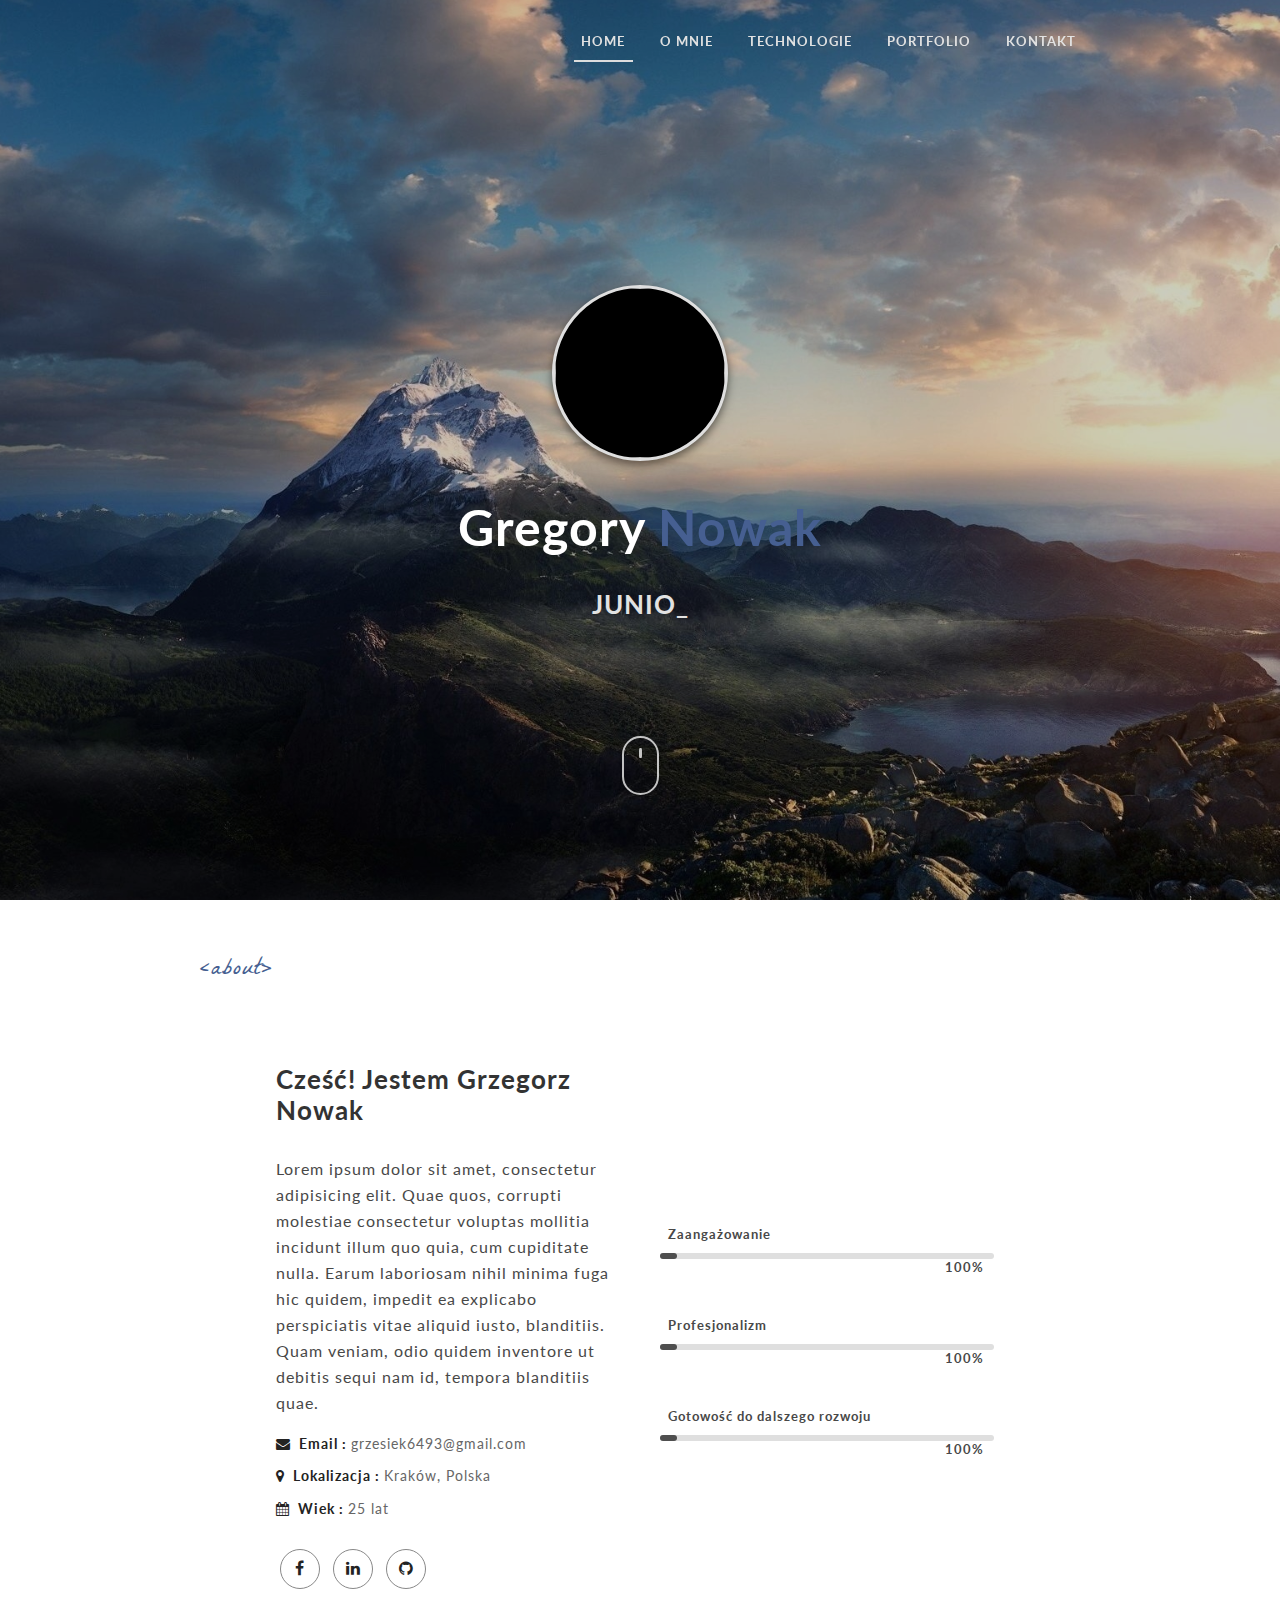
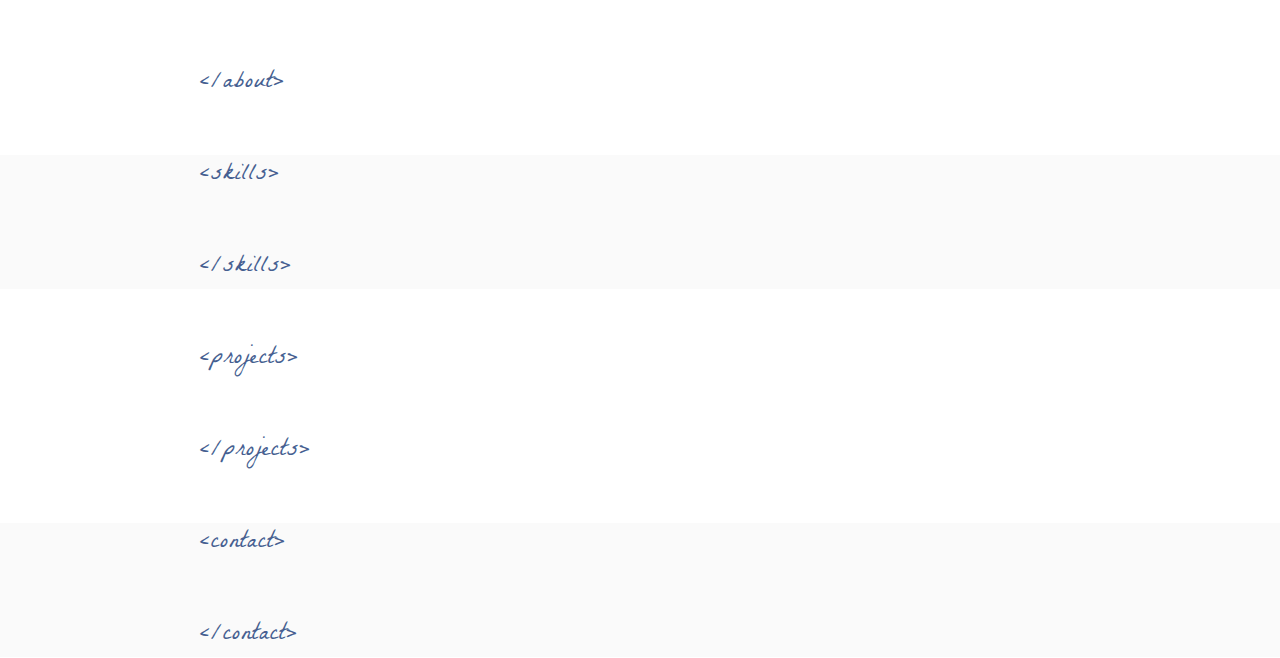
==== index.html @ 26fedc83 "section about added/modified main.js" ====
<!DOCTYPE html>
<html lang="en">

<head>
    <meta charset="UTF-8">
    <meta name="viewport" content="width=device-width, initial-scale=1.0">
    <title>Grzegorz Nowak | Portfolio Front End Developer Kraków</title>
    <!--    Normalize CSS-->
    <link rel="stylesheet" href="css/normalize.css">
    <!--    Font Awesome -->
    <link rel="stylesheet" href="css/font-awesome.min.css">
    <!--    Custom styles-->
    <link rel="stylesheet" href="css/style.css">
    <!--    Responsive custom styles-->
    <link rel="stylesheet" href="css/responsive.css">
    <!-- Google Fonts -->
    <link href="https://fonts.googleapis.com/css?family=La+Belle+Aurore|Lato:400,400i,700,700i" rel="stylesheet">
</head>

<body>
    <!--    LOADER -->
    <div class="loader-con">
        <div class="double-bounce1"></div>
        <div class="double-bounce2"></div>
    </div>
    <!--    END LOADER-->

    <!--NAVIGATION BAR-->
    <nav class="main-nav">
        <!--       Toogle class for mobile version-->
        <div class="menu-section">
            <div class="menu-toggle">
                <div class="one"></div>
                <div class="two"></div>
                <div class="three"></div>
            </div>
        </div>

        <!--        navigation links-->
        <ul class="navbar">
            <li><a href="#home" class="active">HOME</a></li>
            <li><a href="#about" class="">O MNIE</a></li>
            <li><a href="#skills" class="">TECHNOLOGIE</a></li>
            <li><a href="#portfolio" class="">PORTFOLIO</a></li>
            <li><a href="#contact" class="">KONTAKT</a></li>
        </ul>
    </nav>
    <!--    END NAVIGATION-->

    <!--HOME-->
    <section id="home" class="main-header parallax one-page-section">
        <div class="header-content">
            <div class="avatar-hero">
                <img src="" alt="">
            </div>
            <h1>Gregory <span>Nowak</span></h1>
            <h2 class="typer-title">
                <a href="#contact" class="typewrite" data-period="2000" data-type='[ "Junior Front End Developer", "Uwielbiam kodować", "Potrzebujesz kogoś takiego jak ja?", "Napisz do mnie" ]'>
                <span class="wrap"></span>
                </a>
            </h2>
        </div>
        <!--        mouse scroll icon -->
        <div class="scroll-downs">
            <a href="#about">
                <div class="mousey">
                    <div class="scroller"></div>
                </div>
            </a>
        </div>
    </section>
    <!--END HOME-->

    <!--    ABOUT-->
    <section id="about">
        <span class="tags">&ltabout&gt</span>
        <div class="about-inner">
            <div class="about-content">
                <h2>Cześć! Jestem Grzegorz Nowak</h2>
                <p>Lorem ipsum dolor sit amet, consectetur adipisicing elit. Quae quos, corrupti molestiae consectetur voluptas mollitia incidunt illum quo quia, cum cupiditate nulla. Earum laboriosam nihil minima fuga hic quidem, impedit ea explicabo perspiciatis vitae aliquid iusto, blanditiis. Quam veniam, odio quidem inventore ut debitis sequi nam id, tempora blanditiis quae.</p>

                <ul>
                    <a href="mailto:grzesiek6493@gmail.com">
                        <li><span><i class="fa fa-envelope" aria-hidden="true"></i> Email : </span>grzesiek6493@gmail.com</li>
                    </a>
                    <li><span><i class="fa fa-map-marker" aria-hidden="true"></i> Lokalizacja : </span>Kraków, Polska</li>
                    <li><span><i class="fa fa-calendar" aria-hidden="true"></i> Wiek : </span>25 lat</li>
                </ul>

                <ul class="social-list">
                    <li><a href="https://www.facebook.com/grzegorz.nowak.1428921?ref=bookmarks" class="effect"><i class="fa fa-facebook" aria-hidden="true"></i></a></li>
                    <li><a href="https://www.linkedin.com/in/grzegorz-nowak-12b236ba/" class="effect"><i class="fa fa-linkedin" aria-hidden="true"></i></a></li>
                    <li><a href="https://github.com/gnovac" class="effect"><i class="fa fa-github" aria-hidden="true"></i></a></li>
                </ul>

            </div>
            <div class="features-section">
                <div class="progress-bar-linear">
                    <p class="progress-bar-text">Zaangażowanie</p>
                    <div class="progress-cont">
                        <span class="main-color progress-bar-text">100%</span>
                    </div>
                    <div class="progress-bar-features">
                        <div class="progress-bar-line main-color-bg" data-percent="100"></div>
                    </div>
                </div>
                <div class="progress-bar-linear">
                    <p class="progress-bar-text">Profesjonalizm</p>
                    <div class="progress-cont">
                        <span class="main-color progress-bar-text">100%</span>
                    </div>
                    <div class="progress-bar-features">
                        <div class="progress-bar-line main-color-bg" data-percent="100"></div>
                    </div>
                </div>
                <div class="progress-bar-linear">
                    <p class="progress-bar-text">Gotowość do dalszego rozwoju</p>
                    <div class="progress-cont">
                        <span class="main-color progress-bar-text">100%</span>
                    </div>
                    <div class="progress-bar-features">
                        <div class="progress-bar-line main-color-bg" data-percent="100"></div>
                    </div>
                </div>
            </div>
        </div>
        <span class="tags">&lt/about&gt</span>
    </section>
    <!--    END ABOUT-->

    <!--   SKILLS-->
    <section id="skills">
        <span class="tags">&ltskills&gt</span>
        <span class="tags">&lt/skills&gt</span>
    </section>
    <!--    END SKILLS-->

    <!--   PORTFOLIO-->
    <section id="portfolio">
        <span class="tags">&ltprojects&gt</span>
        <span class="tags">&lt/projects&gt</span>
    </section>
    <!--    END PORTFOLIO-->

    <!--   CONTACT-->
    <section id="contact">
        <span class="tags">&ltcontact&gt</span>
        <span class="tags">&lt/contact&gt</span>
    </section>
    <!--    END CONTACT-->

    <!--       FOOTER-->
    <footer id="footer">

    </footer>
    <!--        END FOOTER-->

    <!--    jQuery plugin-->
    <script src="js/jquery-3.2.1.min.js"></script>
    <!--    Custom js-->
    <script src="js/main.js"></script>
</body>

</html>
---- css/style.css ----
/*=============================
GENERALS STYLES
==============================*/

html,
body {
    height: 100%;
}

body {
    margin: 0;
    padding: 0;
    font-family: 'Lato', sans-serif;
    font-size: 15px;
    font-weight: 400;
    line-height: 1.75;
    letter-spacing: 1px;
    background-color: #fff;
    color: #484848;
}

h1,
h2,
h3,
h4,
h5,
h6 {
    font-weight: 700;
    line-height: 1.2;
    color: #333;
}

p {
    font-size: 16px;
    line-height: 26px;
}

b,
strong {
    font-weight: 700;
}

dfn,
cite,
em,
i {
    font-style: italic;
}

h1 {
    font-size: 36px;
}

h2 {
    font-size: 26px;
}

h3 {
    font-size: 24px;
}

h4 {
    font-size: 22px;
}

h5 {
    font-size: 18px;
}

h6 {
    font-size: 16px;
}

a,
a:focus,
a:hover,
a:active {
    text-decoration: none;
    color: inherit;
    outline: none;
}

ul,
ol {
    margin: 0;
    padding: 0;
}

ul {
    list-style: none;
}

img {
    display: block;
    max-width: 100%;
    height: auto;
}

.social {
    -webkit-transition: all .4s ease-in-out;
    transition: all .4s ease-in-out;
}

.effect {
    -webkit-transition: all .4s ease-in-out;
    transition: all .4s ease-in-out;
}

.tags {
    display: block;
    margin: 50px 200px;
    font-family: 'La Belle Aurore', cursive;
    font-size: 24px;
    color: #465f91;
}

/*----------------------------------------
                PRELOADER
----------------------------------------*/

.loader-con {
    position: fixed;
    top: 0;
    left: 0;
    width: 100%;
    height: 100%;
    background-color: #fdfdfd;
    z-index: 99;
}

.double-bounce1,
.double-bounce2 {
    position: absolute;
    width: 50px;
    height: 50px;
    background-color: #333;
    opacity: 0.6;
    top: 50%;
    left: 50%;
    border-radius: 50%;
    -webkit-animation: sk-bounce 2.0s infinite ease-in-out;
    animation: sk-bounce 2.0s infinite ease-in-out;
    -webkit-transform: translateY(-50%);
    transform: translateY(-50%);
    
}

.double-bounce2 {
    -webkit-animation-delay: -1.0s;
    animation-delay: -1.0s;
}


/*========================
       NAVIGATION
=========================*/

nav {
    position: fixed;
    top: 0;
    left: 0;
    margin: auto;
    width: 100%;
}

.main-nav {
    display: -webkit-box;
    display: -ms-flexbox;
    display: flex;
    -webkit-box-orient: horizontal;
    -webkit-box-direction: normal;
    -ms-flex-flow: row wrap;
    flex-flow: row wrap;
    -ms-flex-pack: distribute;
    justify-content: space-around;
    width: 100%;
    padding: 6px 0;
    position: fixed;
    background-color: transparent;
    z-index: 20;
    padding-bottom: 15px;
    padding-top: 15px;
    -webkit-transition: all .4s ease-in-out;
    transition: all .4s ease-in-out;
}

.main-nav .navbar li {
    display: inline-block;
}

.main-nav .navbar li a {
    display: block;
    position: relative;
    padding: 10px 15px;
    font-size: 13px;
    font-weight: 700;
    padding-top: 15px;
    padding-bottom: 15px;
    color: #e2e2e2;
}

.main-nav .navbar li a:after {
    content: "";
    display: block;
    position: absolute;
    width: 0;
    left: 10%;
    height: 2px;
    bottom: 6px;
    background-color: #ddd;
    -webkit-transition: all .28s ease-in-out;
    transition: all .28s ease-in-out;
}

.main-nav .navbar > li > a:hover,
.main-nav .navbar > li > a.active {
    background-color: transparent;
}

.main-nav .navbar > li > a:hover:after,
.main-nav .navbar > li > a.active:after {
    width: 80%;
}

.main-nav .navbar > li > a:focus {
    background-color: transparent;
}

.main-nav.scrolled {
    -webkit-transition: all .4s ease-in-out;
    transition: all .4s ease-in-out;
    background-color: #fff;
    border-bottom: 1px solid #f0f0f0;
    padding-top: 5px;
    padding-bottom: 5px;
    -webkit-box-shadow: inset 0 1px 0 rgba(0, 0, 0, .1);
    box-shadow: inset 0 1px 0 rgba(0, 0, 0, .1);
}

.main-nav .navbar .scroll {
    color: #000;
}

.main-nav .navbar .scroll:after {
    background-color: #000;
}


/*========================
           HOME
=========================*/

.main-header {
    display: -webkit-box;
    display: -ms-flexbox;
    display: flex;
    -webkit-box-orient: vertical;
    -webkit-box-direction: normal;
    -ms-flex-flow: column wrap;
    flex-flow: column wrap;
    -webkit-box-pack: space-evenly;
    -ms-flex-pack: space-evenly;
    justify-content: space-evenly;
    -webkit-box-align: center;
    -ms-flex-align: center;
    align-items: center;
    background-image: url(../img/header-bg.jpg);
    background-position: center;
    background-size: cover;
    width: 100%;
    height: 100%;
    color: #fff;
    background-blend-mode: multiply;
    background-color: rgba(0, 0, 0, 0.2);
}

.main-header .header-content {
    width: 100%;
    text-align: center;
    display: -webkit-box;
    display: -ms-flexbox;
    display: flex;
    -webkit-box-orient: vertical;
    -webkit-box-direction: normal;
    -ms-flex-flow: column;
    flex-flow: column;
    -webkit-box-pack: center;
    -ms-flex-pack: center;
    justify-content: center;
    -webkit-box-align: center;
    -ms-flex-align: center;
    align-items: center;
    z-index: 10;
    padding-top: 20vh;
}

.main-header .header-content h1,
h2,
p {
    width: 100%;
}

.main-header .header-content h1 {
    color: #fff;
    font-size: 50px;
    margin: 36px 0 22px;
}

.main-header .header-content h1 span {
    color: #465f91;
}

.main-header .header-content h2 {
    font-size: 26px;
    color: #e2e2e2;
    text-transform: uppercase;
    margin: 10px 0;
}

.avatar-hero img {
    width: 170px;
    height: 170px;
    background-color: #000;
    border-radius: 50%;
    border: 3px solid #dfdfdf;
    -webkit-box-shadow: 0 4px 8px rgba(0, 0, 0, 0.5);
    box-shadow: 0 4px 8px rgba(0, 0, 0, 0.5);
}

.typer-title .typewrite .dash {
    -webkit-animation: 1s dash step-end infinite;
    animation: 1s dash step-end infinite;
}

.scroll-downs .mousey {
    cursor: pointer;
    width: 3px;
    padding: 10px 15px;
    height: 35px;
    border: 2px solid #fff;
    border-radius: 25px;
    opacity: 0.75;
    -webkit-box-sizing: content-box;
    box-sizing: content-box;
}

.scroll-downs .mousey .scroller {
    width: 3px;
    height: 10px;
    border-radius: 25%;
    background-color: #fff;
    -webkit-animation-name: scroll;
    animation-name: scroll;
    -webkit-animation-duration: 2.2s;
    animation-duration: 2.2s;
    -webkit-animation-timing-function: cubic-bezier(.15, .41, .69, .94);
    animation-timing-function: cubic-bezier(.15, .41, .69, .94);
    -webkit-animation-iteration-count: infinite;
    animation-iteration-count: infinite;
}

/*========================
           ABOUT
=========================*/

.about-inner {
    display: -webkit-box;
    display: -ms-flexbox;
    display: flex;
    -webkit-box-orient: horizontal;
    -webkit-box-direction: normal;
    -ms-flex-flow: row nowrap;
    flex-flow: row nowrap;
    -webkit-box-pack: center;
    -ms-flex-pack: center;
    justify-content: center;
    -webkit-box-align: center;
    -ms-flex-align: center;
    align-items: center;
    margin-left: auto;
    margin-right: auto;
    width: 60%;
    background-color: #fff;
}

.about-content {
    -webkit-box-flex: 1;
    -ms-flex: 1 1 50%;
    flex: 1 1 50%;
    margin: 0 20px;
}

.about-content h2 {
    margin-bottom: 30px;
    text-transform: capitalize;
}

.about-content p {
    margin-bottom: 16px;
}

.about-content ul li {
    margin-top: 8px;
    font-size: 14px;
    color: #666;
}

.about-content ul li span {
    font-weight: 700;
    color: #232323;
}

.about-content ul li span i {
    margin-right: 4px;
}

.social-list {
    margin-top: 20px;
    margin-bottom: 20px;
}

.social-list li {
    display: inline-block;
    margin: 4px;
}

.social-list li a {
    display: inline-block;
    font-size: 16px;
    width: 38px;
    height: 38px;
    text-align: center;
    line-height: 36px;
    color: #232323;
    border: 1px solid #888;
    border-radius: 50%;
}

.social-list li:hover a {
    color: #fafafa;
    background-color: #232323;
    border-color: transparent;
}

.features-section {
    padding: 20px 0;
    padding-left: 10px;
    padding-right: 10px;
    -webkit-box-flex: 1;
    -ms-flex: 1 1 50%;
    flex: 1 1 50%;
    margin: 0 20px;
}

.progress-bar-linear {
    padding-top: 20px;
    padding-bottom: 20px;
}

.progress-bar-text {
    display: inline-block;
    margin-left: 8px;
    margin-bottom: 6px;
    font-size: 13px;
    font-weight: 700;
}

.progress-cont {
    display: inline-block;
    float: right;
    margin-right: 10px;
}

.progress-bar-linear .progress-bar-features {
    position: relative;
    width: 100%;
    background-color: #dfdfdf;
    border-radius: 12px;
}

.progress-bar-features .progress-bar-line {
    position: relative;
    width: 5%;
    height: 6px;
    background-color: #4f4f4f;
    -webkit-transition: all 1.6s ease-out;
    transition: all 1.6s ease-out;
    border-radius: 12px;
}

/*========================
           SKILLS
=========================*/

#skills {
    background-color: #fafafa;
}

/*========================
        PORTFOLIO
=========================*/

#portfolio {
    background-color: #fff;
}

/*========================
           CONTACT
=========================*/

#contact {
    background-color: #fafafa;
}

/*========================
           FOOTER
=========================*/

#footer {
    background-color: #f1f1f1;
}



/*----------------------------------------
keyframes animation
----------------------------------------*/

/* PreLoader Animations*/

@-webkit-keyframes sk-bounce {
    0%,
    100% {
        -webkit-transform: scale(0.0);
        transform: scale(0.0);
    }
    50% {
        -webkit-transform: scale(1.0);
        transform: scale(1.0);
    }
}

@keyframes sk-bounce {
    0%,
    100% {
        -webkit-transform: scale(0.0);
        transform: scale(0.0);
    }
    50% {
        -webkit-transform: scale(1.0);
        transform: scale(1.0);
    }
}


/*typewriter blinking cursor animation*/

@-webkit-keyframes dash {
    0%,
    100% {
        color: transparent;
    }
    50% {
        color: #bfbfbf;
    }
}

@keyframes dash {
    0%,
    100% {
        color: transparent;
    }
    50% {
        color: #bfbfbf;
    }
}



/*mouse wheel scroller animation*/

@-webkit-keyframes scroll {
    0% {
        opacity: 0;
    }
    10% {
        -webkit-transform: translateY(0);
        transform: translateY(0);
        opacity: 1;
    }
    100% {
        -webkit-transform: translateY(15px);
        transform: translateY(15px);
        opacity: 0;
    }
}

@keyframes scroll {
    0% {
        opacity: 0;
    }
    10% {
        -webkit-transform: translateY(0);
        transform: translateY(0);
        opacity: 1;
    }
    100% {
        -webkit-transform: translateY(15px);
        transform: translateY(15px);
        opacity: 0;
    }
}
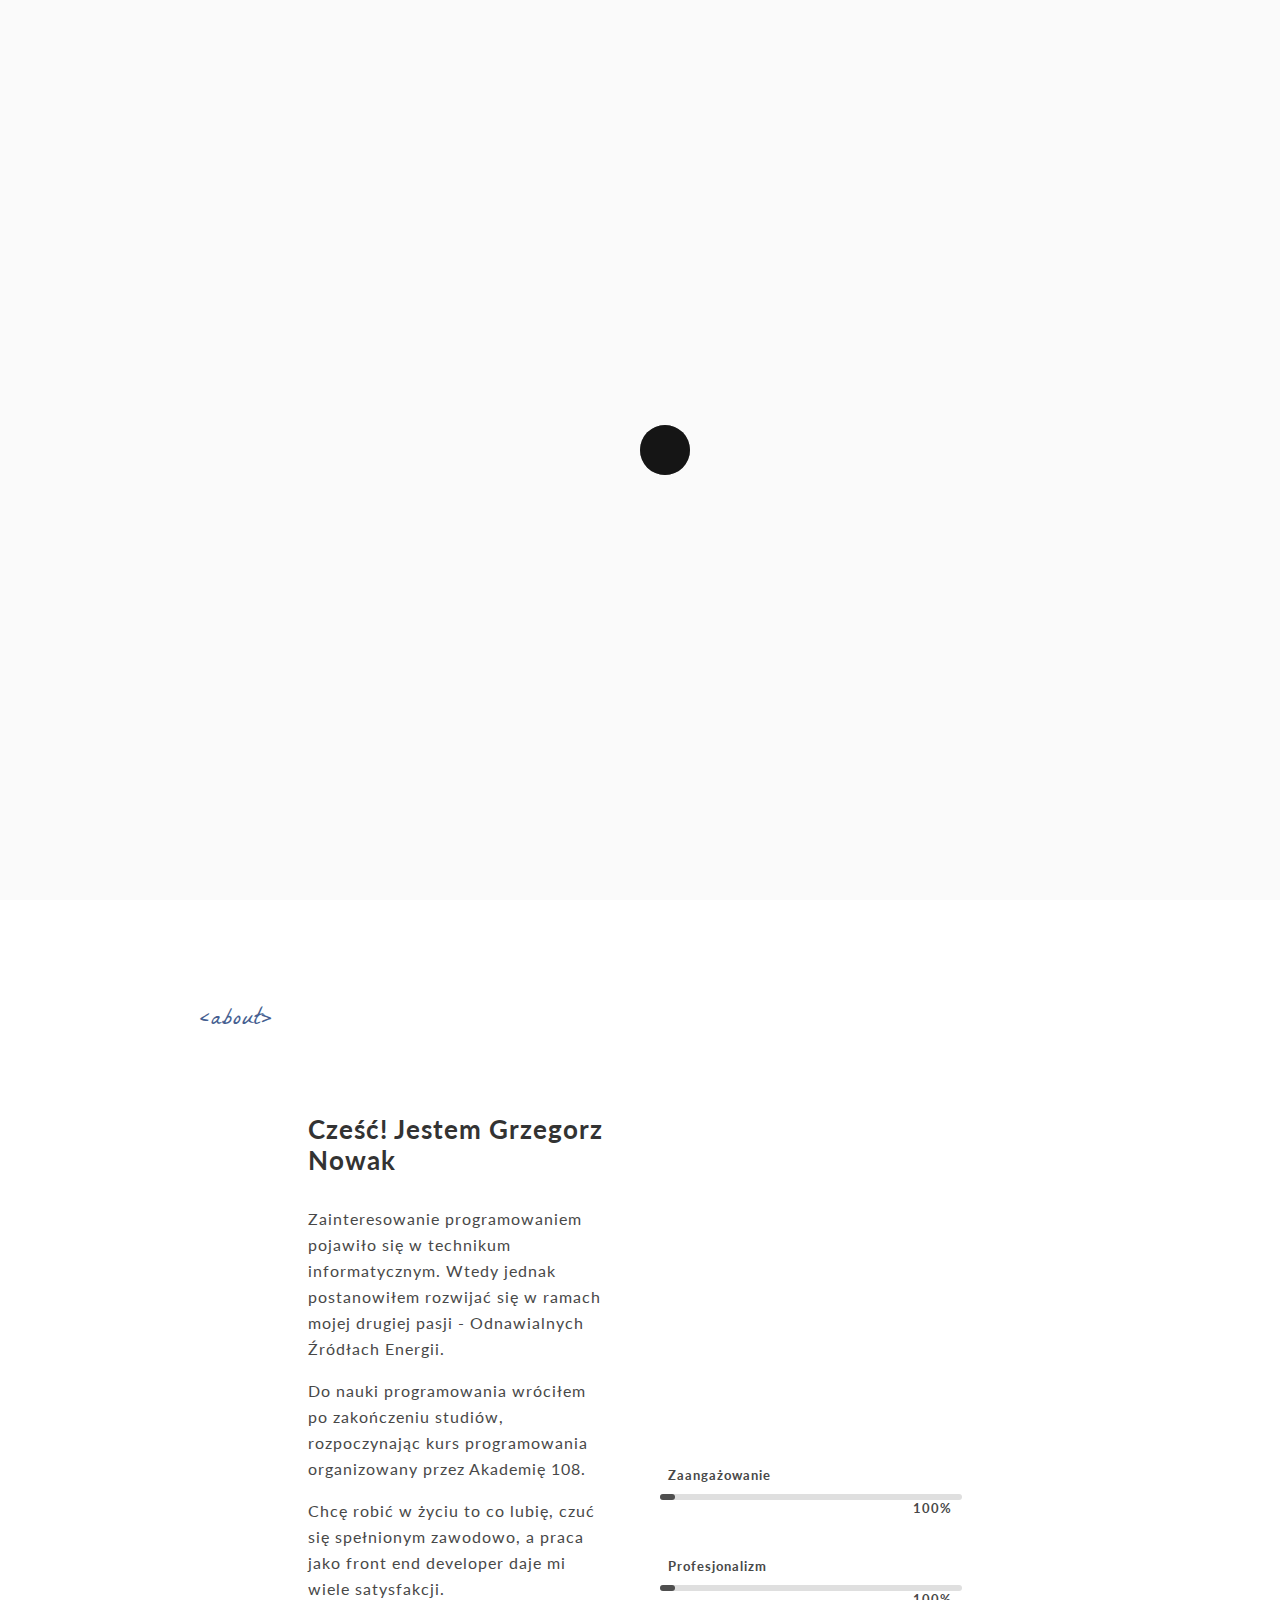
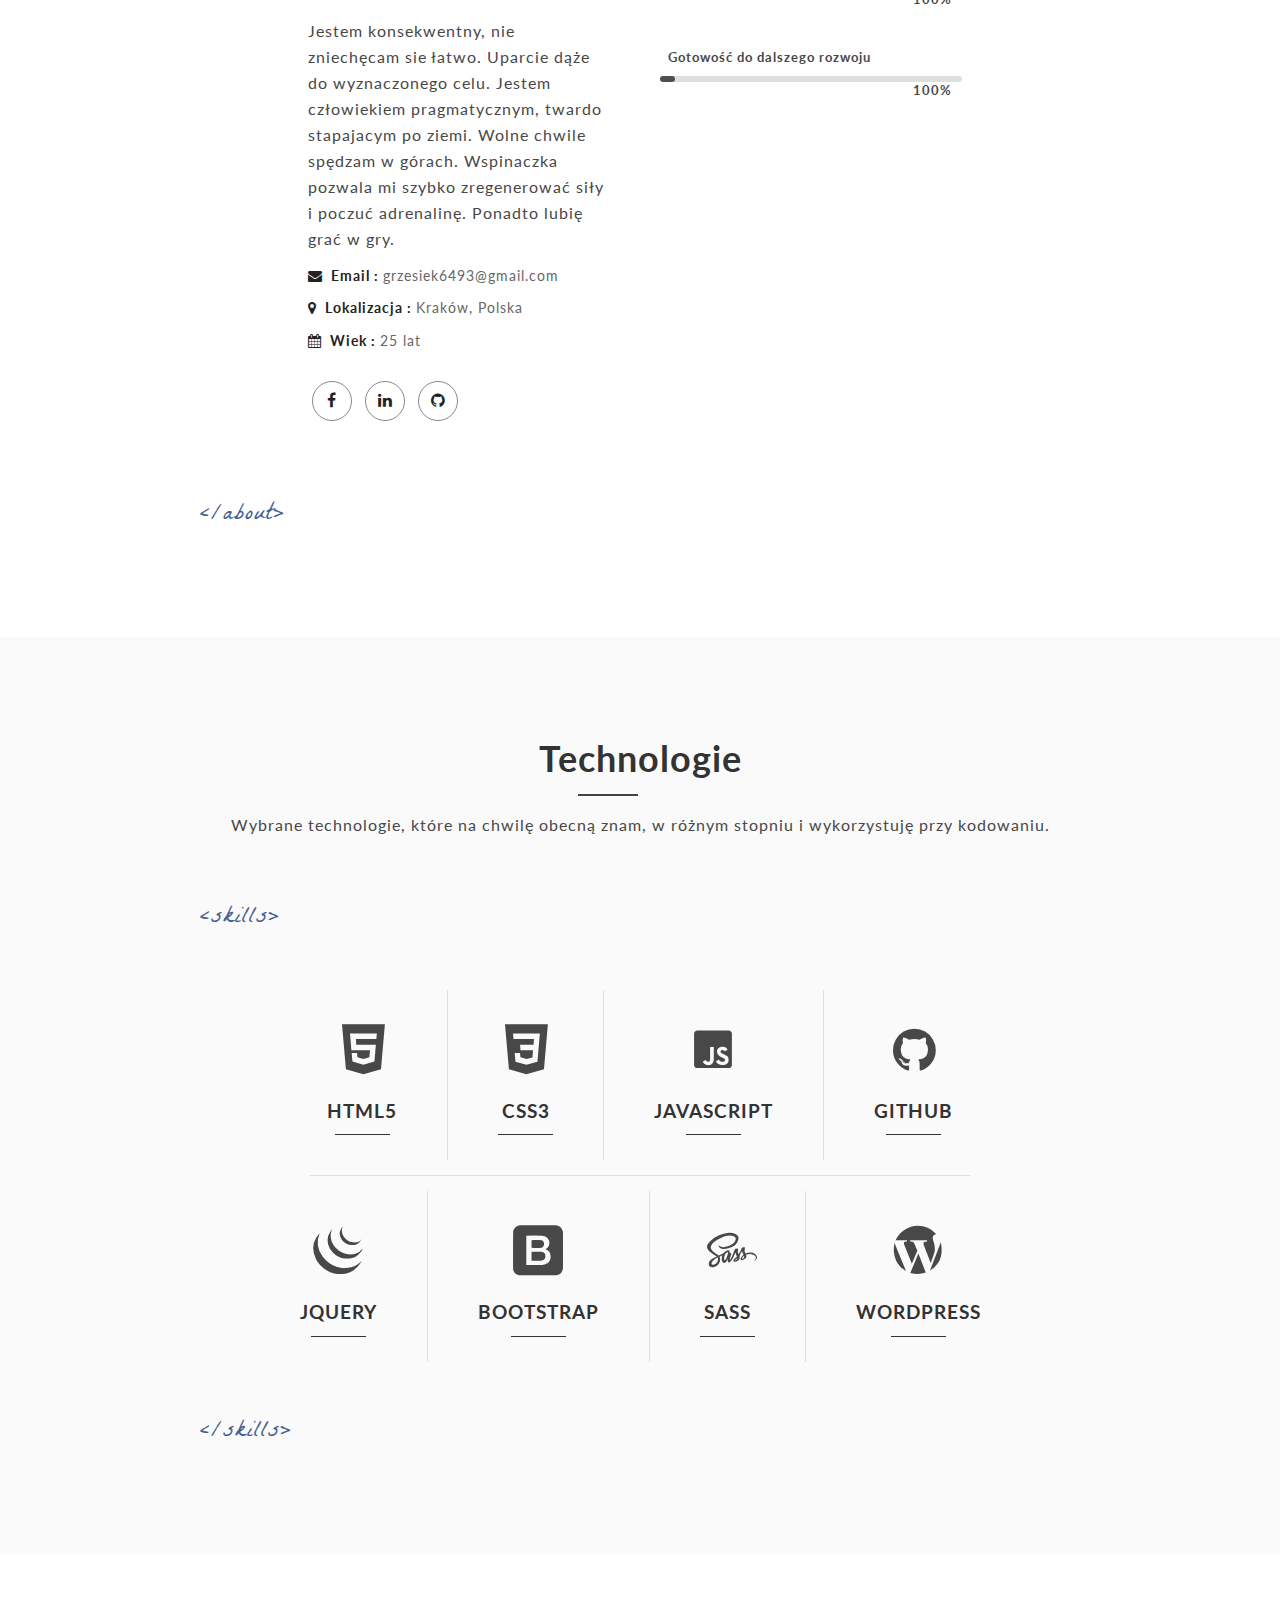
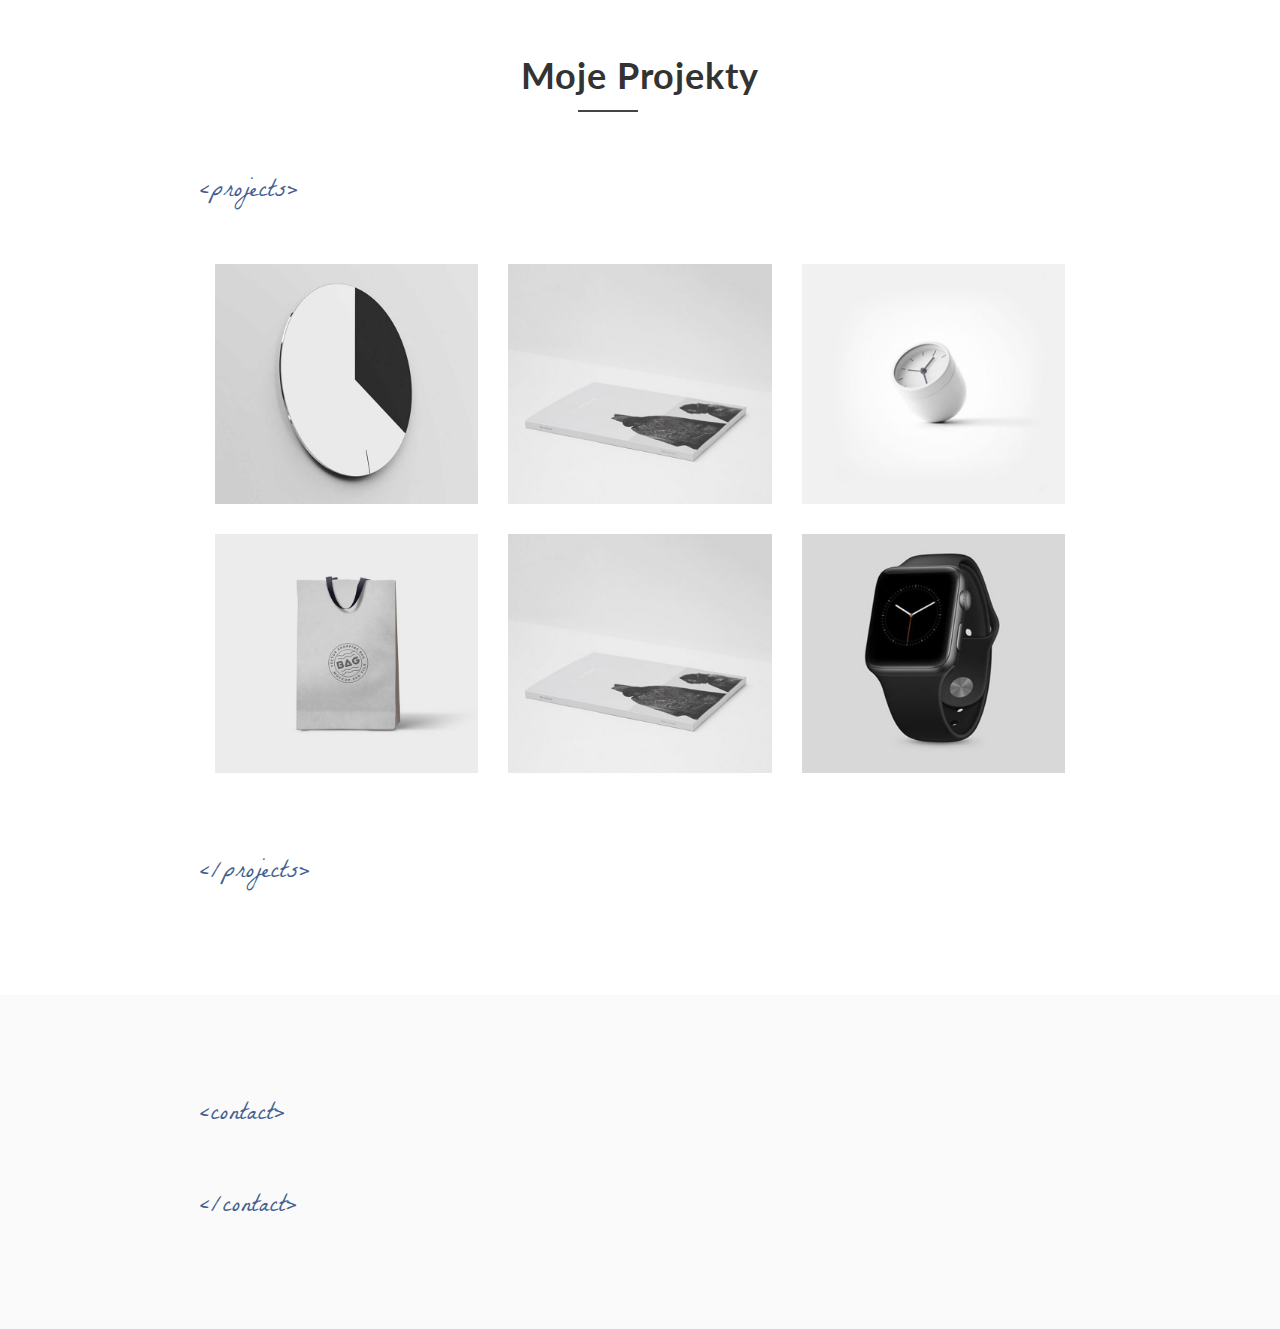
==== commit a0b87c5f: "skills section added" ====
--- a/index.html
+++ b/index.html
@@ -9,24 +9,27 @@
     <link rel="stylesheet" href="css/normalize.css">
     <!--    Font Awesome -->
     <link rel="stylesheet" href="css/font-awesome.min.css">
+    <!--    Font mfizz-->
+    <link rel="stylesheet" href="css/font-mfizz.css">
     <!--    Custom styles-->
     <link rel="stylesheet" href="css/style.css">
     <!--    Responsive custom styles-->
     <link rel="stylesheet" href="css/responsive.css">
     <!-- Google Fonts -->
-    <link href="https://fonts.googleapis.com/css?family=La+Belle+Aurore|Lato:400,400i,700,700i" rel="stylesheet">
+    <link href="https://fonts.googleapis.com/css?family=Montserrat:900|La+Belle+Aurore|Lato:400,400i,700,700i" rel="stylesheet">
 </head>
 
 <body>
-    <!--    LOADER -->
+    <!--LOADER -->
     <div class="loader-con">
         <div class="double-bounce1"></div>
         <div class="double-bounce2"></div>
     </div>
-    <!--    END LOADER-->
+    <!--END LOADER-->
 
     <!--NAVIGATION BAR-->
     <nav class="main-nav">
+        <div class="logo"><a href="#home"><i class="fa fa-hashtag logo" aria-hidden="true"><span>GN</span></i></a></div>
         <!--       Toogle class for mobile version-->
         <div class="menu-section">
             <div class="menu-toggle">
@@ -45,15 +48,15 @@
             <li><a href="#contact" class="">KONTAKT</a></li>
         </ul>
     </nav>
-    <!--    END NAVIGATION-->
+    <!--END NAVIGATION-->
 
     <!--HOME-->
-    <section id="home" class="main-header parallax one-page-section">
+    <header id="home" class="main-header parallax one-page-section">
         <div class="header-content">
             <div class="avatar-hero">
                 <img src="" alt="">
             </div>
-            <h1>Gregory <span>Nowak</span></h1>
+            <h1>Grzegorz <span>Nowak</span></h1>
             <h2 class="typer-title">
                 <a href="#contact" class="typewrite" data-period="2000" data-type='[ "Junior Front End Developer", "Uwielbiam kodować", "Potrzebujesz kogoś takiego jak ja?", "Napisz do mnie" ]'>
                 <span class="wrap"></span>
@@ -68,92 +71,271 @@
                 </div>
             </a>
         </div>
+    </header>
+    <!--END HOME-->
+
+    <!--ABOUT-->
+    <section id="about">
+        <div class="container">
+            <span class="tag1">&lt;about&gt;</span>
+            <div class="about-inner">
+                <div class="about-content">
+                    <h2>Cześć! Jestem Grzegorz Nowak</h2>
+                    <p>Zainteresowanie programowaniem pojawiło się w technikum informatycznym. Wtedy jednak postanowiłem rozwijać się w ramach mojej drugiej pasji - Odnawialnych Źródłach Energii.</p>
+                    <p>Do nauki programowania wróciłem po zakończeniu studiów, rozpoczynając kurs programowania organizowany przez Akademię 108.</p>
+                    <p>Chcę robić w życiu to co lubię, czuć się spełnionym zawodowo, a praca jako front end developer daje mi wiele satysfakcji.</p>
+                    <p>Jestem konsekwentny, nie zniechęcam sie łatwo. Uparcie dąże do wyznaczonego celu. Jestem człowiekiem pragmatycznym, twardo stapajacym po ziemi. Wolne chwile spędzam w górach. Wspinaczka pozwala mi szybko zregenerować siły i poczuć adrenalinę. Ponadto lubię grać w gry.</p>
+
+                    <ul>
+                        <li><a href="mailto:grzesiek6493@gmail.com"><span><i class="fa fa-envelope" aria-hidden="true"></i> Email : </span>grzesiek6493@gmail.com</a></li>
+                        <li><span><i class="fa fa-map-marker" aria-hidden="true"></i> Lokalizacja : </span>Kraków, Polska</li>
+                        <li><span><i class="fa fa-calendar" aria-hidden="true"></i> Wiek : </span>25 lat</li>
+                    </ul>
+
+                    <ul class="social-list">
+                        <li><a href="https://www.facebook.com/grzegorz.nowak.1428921?ref=bookmarks" class="effect"><i class="fa fa-facebook" aria-hidden="true"></i></a></li>
+                        <li><a href="https://www.linkedin.com/in/grzegorz-nowak-12b236ba/" class="effect"><i class="fa fa-linkedin" aria-hidden="true"></i></a></li>
+                        <li><a href="https://github.com/gnovac" class="effect"><i class="fa fa-github" aria-hidden="true"></i></a></li>
+                    </ul>
+
+                </div>
+                <div class="features-section">
+                    <div class="progress-bar-linear">
+                        <p class="progress-bar-text">Zaangażowanie</p>
+                        <div class="progress-cont">
+                            <span class="main-color progress-bar-text">100%</span>
+                        </div>
+                        <div class="progress-bar-features">
+                            <div class="progress-bar-line main-color-bg" data-percent="100"></div>
+                        </div>
+                    </div>
+                    <div class="progress-bar-linear">
+                        <p class="progress-bar-text">Profesjonalizm</p>
+                        <div class="progress-cont">
+                            <span class="main-color progress-bar-text">100%</span>
+                        </div>
+                        <div class="progress-bar-features">
+                            <div class="progress-bar-line main-color-bg" data-percent="100"></div>
+                        </div>
+                    </div>
+                    <div class="progress-bar-linear">
+                        <p class="progress-bar-text">Gotowość do dalszego rozwoju</p>
+                        <div class="progress-cont">
+                            <span class="main-color progress-bar-text">100%</span>
+                        </div>
+                        <div class="progress-bar-features">
+                            <div class="progress-bar-line main-color-bg" data-percent="100"></div>
+                        </div>
+                    </div>
+                </div>
+            </div>
+            <span class="tag2">&lt;/about&gt;</span>
+        </div>
     </section>
-    <!--END HOME-->
-
-    <!--    ABOUT-->
-    <section id="about">
-        <span class="tags">&ltabout&gt</span>
-        <div class="about-inner">
-            <div class="about-content">
-                <h2>Cześć! Jestem Grzegorz Nowak</h2>
-                <p>Lorem ipsum dolor sit amet, consectetur adipisicing elit. Quae quos, corrupti molestiae consectetur voluptas mollitia incidunt illum quo quia, cum cupiditate nulla. Earum laboriosam nihil minima fuga hic quidem, impedit ea explicabo perspiciatis vitae aliquid iusto, blanditiis. Quam veniam, odio quidem inventore ut debitis sequi nam id, tempora blanditiis quae.</p>
-
-                <ul>
-                    <a href="mailto:grzesiek6493@gmail.com">
-                        <li><span><i class="fa fa-envelope" aria-hidden="true"></i> Email : </span>grzesiek6493@gmail.com</li>
-                    </a>
-                    <li><span><i class="fa fa-map-marker" aria-hidden="true"></i> Lokalizacja : </span>Kraków, Polska</li>
-                    <li><span><i class="fa fa-calendar" aria-hidden="true"></i> Wiek : </span>25 lat</li>
-                </ul>
-
-                <ul class="social-list">
-                    <li><a href="https://www.facebook.com/grzegorz.nowak.1428921?ref=bookmarks" class="effect"><i class="fa fa-facebook" aria-hidden="true"></i></a></li>
-                    <li><a href="https://www.linkedin.com/in/grzegorz-nowak-12b236ba/" class="effect"><i class="fa fa-linkedin" aria-hidden="true"></i></a></li>
-                    <li><a href="https://github.com/gnovac" class="effect"><i class="fa fa-github" aria-hidden="true"></i></a></li>
-                </ul>
-
-            </div>
-            <div class="features-section">
-                <div class="progress-bar-linear">
-                    <p class="progress-bar-text">Zaangażowanie</p>
-                    <div class="progress-cont">
-                        <span class="main-color progress-bar-text">100%</span>
-                    </div>
-                    <div class="progress-bar-features">
-                        <div class="progress-bar-line main-color-bg" data-percent="100"></div>
-                    </div>
-                </div>
-                <div class="progress-bar-linear">
-                    <p class="progress-bar-text">Profesjonalizm</p>
-                    <div class="progress-cont">
-                        <span class="main-color progress-bar-text">100%</span>
-                    </div>
-                    <div class="progress-bar-features">
-                        <div class="progress-bar-line main-color-bg" data-percent="100"></div>
-                    </div>
-                </div>
-                <div class="progress-bar-linear">
-                    <p class="progress-bar-text">Gotowość do dalszego rozwoju</p>
-                    <div class="progress-cont">
-                        <span class="main-color progress-bar-text">100%</span>
-                    </div>
-                    <div class="progress-bar-features">
-                        <div class="progress-bar-line main-color-bg" data-percent="100"></div>
-                    </div>
-                </div>
-            </div>
-        </div>
-        <span class="tags">&lt/about&gt</span>
+    <!--END ABOUT-->
+
+    <!--SKILLS-->
+    <section id="skills">
+        <div class="container">
+            <div class="section-title">
+                <h2>Technologie</h2>
+                <p>Wybrane technologie, które na chwilę obecną znam, w różnym stopniu i wykorzystuję przy kodowaniu.</p>
+            </div>
+            <span class="tag1">&lt;skills&gt;</span>
+            <div class="skills-inner">
+                <div class="row">
+                    <div class="single-service">
+                        <figure>
+                            <i class="fa icon-html5-alt effect"></i>
+                            <figcaption class="service-content">
+                                <h3>HTML5</h3>
+                                <div class="s-line"></div>
+                            </figcaption>
+                        </figure>
+                    </div>
+
+                    <div class="single-service bordered">
+                        <figure>
+                            <i class="fa icon-css3-alt effect"></i>
+                            <figcaption class="service-content">
+                                <h3>CSS3</h3>
+                                <div class="s-line"></div>
+                            </figcaption>
+                        </figure>
+                    </div>
+
+                    <div class="single-service bordered-right">
+                        <figure>
+                            <i class="fa icon-javascript-alt effect"></i>
+                            <figcaption class="service-content">
+                                <h3>JAVASCRIPT</h3>
+                                <div class="s-line"></div>
+                            </figcaption>
+                        </figure>
+                    </div>
+
+                    <div class="single-service">
+                        <figure>
+                            <i class="fa fa-github effect"></i>
+                            <figcaption class="service-content">
+                                <h3>GITHUB</h3>
+                                <div class="s-line"></div>
+                            </figcaption>
+                        </figure>
+                    </div>
+
+                </div>
+
+                <div class="services-separator"></div>
+                <div class="row">
+                    <div class="single-service">
+                        <figure>
+                            <i class="fa icon-jquery effect"></i>
+                            <figcaption class="service-content">
+                                <h3>JQUERY</h3>
+                                <div class="s-line"></div>
+                            </figcaption>
+                        </figure>
+                    </div>
+
+                    <div class="single-service bordered">
+                        <figure>
+                            <i class="fa icon-bootstrap effect"></i>
+                            <figcaption class="service-content">
+                                <h3>BOOTSTRAP</h3>
+                                <div class="s-line"></div>
+                            </figcaption>
+                        </figure>
+                    </div>
+
+                    <div class="single-service bordered-right">
+                        <figure>
+                            <i class="fa icon-sass effect"></i>
+                            <figcaption class="service-content">
+                                <h3>SASS</h3>
+                                <div class="s-line"></div>
+                            </figcaption>
+                        </figure>
+                    </div>
+
+                    <div class="single-service">
+                        <figure>
+                            <i class="fa icon-wordpress effect"></i>
+                            <figcaption class="service-content">
+                                <h3>WORDPRESS</h3>
+                                <div class="s-line"></div>
+                            </figcaption>
+                        </figure>
+                    </div>
+                </div>
+            </div>
+            <span class="tag2">&lt;/skills&gt;</span>
+        </div>
     </section>
-    <!--    END ABOUT-->
-
-    <!--   SKILLS-->
-    <section id="skills">
-        <span class="tags">&ltskills&gt</span>
-        <span class="tags">&lt/skills&gt</span>
+    <!--END SKILLS-->
+
+    <!--PORTFOLIO-->
+    <section id="portfolio">
+        <div class="container">
+            <div class="section-title">
+                <h2>Moje Projekty</h2>
+            </div>
+            <span class="tag1">&lt;projects&gt;</span>
+            <div class="portfolio-inner">
+                <div class="row">
+                    <div class="filtr-item design web">
+                        <div class="single-work">
+                            <a href="img/wok-1.jpg" class="popup-link" title="Image nr 1" data-source="https://gnovac.github.io/portfolio-grzegorz-nowak/" id="popup-image-1">
+                            <img class="effect" src="img/wok-1.jpg" alt="work-1">
+                            <div class="work-overlay effect">
+                                <h3>Project Title</h3>
+                                <p>WEB DEVELOPMENT</p>
+                            </div>
+                        </a>
+                        </div>
+                    </div>
+
+                    <div class="filtr-item music design">
+                        <div class="single-work">
+                            <a href="img/wok-2.jpg" class="popup-link" title="Image nr 2" data-source="https://gnovac.github.io/psd-pax-template/" id="popup-image-3">
+                            <img class="effect" src="img/wok-2.jpg" alt="work-2">
+                            <div class="work-overlay effect">
+                                <h3>Project Title</h3>
+                                <p>MUSIC</p>
+                            </div>
+                        </a>
+                        </div>
+                    </div>
+
+                    <div class="filtr-item photography web">
+                        <div class="single-work">
+                            <a href="img/wok-3.jpg" class="popup-link">
+                            <img class="effect" src="img/wok-3.jpg" alt="work-3">
+                            <div class="work-overlay effect">
+                                <h3>Project Title</h3>
+                                <p>PHOTOGRAPHY</p>
+                            </div>
+                        </a>
+                        </div>
+                    </div>
+                </div>
+
+                <div class="row">
+                    <div class="filtr-item web music">
+                        <div class="single-work">
+                            <a href="img/wok-4.jpg" class="popup-link">
+                            <img class="effect" src="img/wok-4.jpg" alt="work-4">
+                            <div class="work-overlay effect">
+                                <h3>Project Title</h3>
+                                <p>WEB DEVELOPMENT</p>
+                            </div>
+                        </a>
+                        </div>
+                    </div>
+
+                    <div class="filtr-item design photography">
+                        <div class="single-work">
+                            <a href="img/wok-2.jpg" class="popup-link">
+                            <img class="effect" src="img/wok-2.jpg" alt="work-2">
+                            <div class="work-overlay effect">
+                                <h3>Project Title</h3>
+                                <p>WEB DESIGN</p>
+                            </div>
+                        </a>
+                        </div>
+                    </div>
+
+                    <div class="filtr-item photography">
+                        <div class="single-work">
+                            <a href="img/wok-6.jpg" class="popup-link">
+                            <img class="effect" src="img/wok-6.jpg" alt="work-6">
+                            <div class="work-overlay effect">
+                                <h3>Project Title</h3>
+                                <p>PHOTOGRAPHY</p>
+                            </div>
+                        </a>
+                        </div>
+                    </div>
+                </div>
+            </div>
+            <span class="tag2">&lt;/projects&gt;</span>
+        </div>
     </section>
-    <!--    END SKILLS-->
-
-    <!--   PORTFOLIO-->
-    <section id="portfolio">
-        <span class="tags">&ltprojects&gt</span>
-        <span class="tags">&lt/projects&gt</span>
+    <!--END PORTFOLIO-->
+
+    <!--CONTACT-->
+    <section id="contact">
+        <div class="container">
+            <span class="tag1">&lt;contact&gt;</span>
+            <span class="tag2">&lt;/contact&gt;</span>
+        </div>
     </section>
-    <!--    END PORTFOLIO-->
-
-    <!--   CONTACT-->
-    <section id="contact">
-        <span class="tags">&ltcontact&gt</span>
-        <span class="tags">&lt/contact&gt</span>
-    </section>
-    <!--    END CONTACT-->
-
-    <!--       FOOTER-->
+    <!--END CONTACT-->
+
+    <!--FOOTER-->
     <footer id="footer">
-
     </footer>
-    <!--        END FOOTER-->
+    <!--END FOOTER-->
 
     <!--    jQuery plugin-->
     <script src="js/jquery-3.2.1.min.js"></script>
--- a/css/font-mfizz.css
+++ b/css/font-mfizz.css
@@ -0,0 +1,324 @@
+/*!
+ * Font Mfizz 2.4.1
+ * Copyright 2013-2017 Fizzed, Inc.
+ * MIT License
+ *
+ * Project: http://fizzed.com/oss/font-mfizz
+ *
+ * The font designed for technology and software geeks representing programming
+ * languages, operating systems, software engineering, and technology.
+ *
+ * Fizzed, Inc.
+ * Web: http://fizzed.com/
+ * Twitter: http://twitter.com/fizzed_inc
+ */
+
+@font-face {
+  font-family: "FontMfizz";
+  src: url("../fonts-mfizz/font-mfizz.eot");
+  src: url("../fonts-mfizz/font-mfizz.eot?#iefix") format("embedded-opentype"),
+       url("../fonts-mfizz/font-mfizz.woff") format("woff"),
+       url("../fonts-mfizz/font-mfizz.ttf") format("truetype"),
+       url("../fonts-mfizz/font-mfizz.svg#font-mfizz") format("svg");
+  font-weight: normal;
+  font-style: normal;
+}
+
+@media screen and (-webkit-min-device-pixel-ratio:0) {
+  @font-face {
+    font-family: "FontMfizz";
+    src: url("./font-mfizz.svg#font-mfizz") format("svg");
+  }
+}
+
+[data-icon]:before { content: attr(data-icon); }
+
+[data-icon]:before,
+.icon-3dprint:before,
+.icon-alpinelinux:before,
+.icon-angular:before,
+.icon-angular-alt:before,
+.icon-antenna:before,
+.icon-apache:before,
+.icon-archlinux:before,
+.icon-aws:before,
+.icon-azure:before,
+.icon-backbone:before,
+.icon-blackberry:before,
+.icon-bomb:before,
+.icon-bootstrap:before,
+.icon-c:before,
+.icon-cassandra:before,
+.icon-centos:before,
+.icon-clojure:before,
+.icon-codeigniter:before,
+.icon-codepen:before,
+.icon-coffee-bean:before,
+.icon-cplusplus:before,
+.icon-csharp:before,
+.icon-css:before,
+.icon-css3:before,
+.icon-css3-alt:before,
+.icon-d3:before,
+.icon-database:before,
+.icon-database-alt:before,
+.icon-database-alt2:before,
+.icon-debian:before,
+.icon-docker:before,
+.icon-dreamhost:before,
+.icon-elixir:before,
+.icon-elm:before,
+.icon-erlang:before,
+.icon-exherbo:before,
+.icon-fedora:before,
+.icon-fire-alt:before,
+.icon-freebsd:before,
+.icon-freecodecamp:before,
+.icon-gentoo:before,
+.icon-ghost:before,
+.icon-git:before,
+.icon-gnome:before,
+.icon-go:before,
+.icon-go-alt:before,
+.icon-google:before,
+.icon-google-alt:before,
+.icon-google-code:before,
+.icon-google-developers:before,
+.icon-gradle:before,
+.icon-grails:before,
+.icon-grails-alt:before,
+.icon-grunt:before,
+.icon-gulp:before,
+.icon-gulp-alt:before,
+.icon-hadoop:before,
+.icon-haskell:before,
+.icon-heroku:before,
+.icon-html:before,
+.icon-html5:before,
+.icon-html5-alt:before,
+.icon-iphone:before,
+.icon-java:before,
+.icon-java-bold:before,
+.icon-java-duke:before,
+.icon-javascript:before,
+.icon-javascript-alt:before,
+.icon-jetty:before,
+.icon-jquery:before,
+.icon-kde:before,
+.icon-laravel:before,
+.icon-line-graph:before,
+.icon-linux-mint:before,
+.icon-looking:before,
+.icon-magento:before,
+.icon-mariadb:before,
+.icon-maven:before,
+.icon-microscope:before,
+.icon-mobile-device:before,
+.icon-mobile-phone-alt:before,
+.icon-mobile-phone-broadcast:before,
+.icon-mongodb:before,
+.icon-mssql:before,
+.icon-mysql:before,
+.icon-mysql-alt:before,
+.icon-netbsd:before,
+.icon-nginx:before,
+.icon-nginx-alt:before,
+.icon-nginx-alt2:before,
+.icon-nodejs:before,
+.icon-npm:before,
+.icon-objc:before,
+.icon-openshift:before,
+.icon-oracle:before,
+.icon-oracle-alt:before,
+.icon-osx:before,
+.icon-perl:before,
+.icon-phone-alt:before,
+.icon-phone-gap:before,
+.icon-phone-retro:before,
+.icon-php:before,
+.icon-php-alt:before,
+.icon-playframework:before,
+.icon-playframework-alt:before,
+.icon-plone:before,
+.icon-postgres:before,
+.icon-postgres-alt:before,
+.icon-python:before,
+.icon-raspberrypi:before,
+.icon-reactjs:before,
+.icon-redhat:before,
+.icon-redis:before,
+.icon-ruby:before,
+.icon-ruby-on-rails:before,
+.icon-ruby-on-rails-alt:before,
+.icon-rust:before,
+.icon-sass:before,
+.icon-satellite:before,
+.icon-scala:before,
+.icon-scala-alt:before,
+.icon-script:before,
+.icon-script-alt:before,
+.icon-shell:before,
+.icon-sitefinity:before,
+.icon-solaris:before,
+.icon-splatter:before,
+.icon-spring:before,
+.icon-suse:before,
+.icon-svg:before,
+.icon-symfony:before,
+.icon-tomcat:before,
+.icon-ubuntu:before,
+.icon-unity:before,
+.icon-wireless:before,
+.icon-wordpress:before,
+.icon-x11:before {
+  display: inline-block;
+  font-family: "FontMfizz";
+  font-style: normal;
+  font-weight: normal;
+  font-variant: normal;
+  line-height: 1;
+  text-decoration: inherit;
+  text-rendering: optimizeLegibility;
+  text-transform: none;
+  -moz-osx-font-smoothing: grayscale;
+  -webkit-font-smoothing: antialiased;
+  font-smoothing: antialiased;
+}
+
+.icon-3dprint:before { content: "\f100"; }
+.icon-alpinelinux:before { content: "\f101"; }
+.icon-angular:before { content: "\f102"; }
+.icon-angular-alt:before { content: "\f103"; }
+.icon-antenna:before { content: "\f104"; }
+.icon-apache:before { content: "\f105"; }
+.icon-archlinux:before { content: "\f106"; }
+.icon-aws:before { content: "\f107"; }
+.icon-azure:before { content: "\f108"; }
+.icon-backbone:before { content: "\f109"; }
+.icon-blackberry:before { content: "\f10a"; }
+.icon-bomb:before { content: "\f10b"; }
+.icon-bootstrap:before { content: "\f10c"; }
+.icon-c:before { content: "\f10d"; }
+.icon-cassandra:before { content: "\f10e"; }
+.icon-centos:before { content: "\f10f"; }
+.icon-clojure:before { content: "\f110"; }
+.icon-codeigniter:before { content: "\f111"; }
+.icon-codepen:before { content: "\f112"; }
+.icon-coffee-bean:before { content: "\f113"; }
+.icon-cplusplus:before { content: "\f114"; }
+.icon-csharp:before { content: "\f115"; }
+.icon-css:before { content: "\f116"; }
+.icon-css3:before { content: "\f117"; }
+.icon-css3-alt:before { content: "\f118"; }
+.icon-d3:before { content: "\f119"; }
+.icon-database:before { content: "\f11a"; }
+.icon-database-alt:before { content: "\f11b"; }
+.icon-database-alt2:before { content: "\f11c"; }
+.icon-debian:before { content: "\f11d"; }
+.icon-docker:before { content: "\f11e"; }
+.icon-dreamhost:before { content: "\f11f"; }
+.icon-elixir:before { content: "\f120"; }
+.icon-elm:before { content: "\f121"; }
+.icon-erlang:before { content: "\f122"; }
+.icon-exherbo:before { content: "\f123"; }
+.icon-fedora:before { content: "\f124"; }
+.icon-fire-alt:before { content: "\f125"; }
+.icon-freebsd:before { content: "\f126"; }
+.icon-freecodecamp:before { content: "\f127"; }
+.icon-gentoo:before { content: "\f128"; }
+.icon-ghost:before { content: "\f129"; }
+.icon-git:before { content: "\f12a"; }
+.icon-gnome:before { content: "\f12b"; }
+.icon-go:before { content: "\f12c"; }
+.icon-go-alt:before { content: "\f12d"; }
+.icon-google:before { content: "\f12e"; }
+.icon-google-alt:before { content: "\f12f"; }
+.icon-google-code:before { content: "\f130"; }
+.icon-google-developers:before { content: "\f131"; }
+.icon-gradle:before { content: "\f132"; }
+.icon-grails:before { content: "\f133"; }
+.icon-grails-alt:before { content: "\f134"; }
+.icon-grunt:before { content: "\f135"; }
+.icon-gulp:before { content: "\f136"; }
+.icon-gulp-alt:before { content: "\f137"; }
+.icon-hadoop:before { content: "\f138"; }
+.icon-haskell:before { content: "\f139"; }
+.icon-heroku:before { content: "\f13a"; }
+.icon-html:before { content: "\f13b"; }
+.icon-html5:before { content: "\f13c"; }
+.icon-html5-alt:before { content: "\f13d"; }
+.icon-iphone:before { content: "\f13e"; }
+.icon-java:before { content: "\f13f"; }
+.icon-java-bold:before { content: "\f140"; }
+.icon-java-duke:before { content: "\f141"; }
+.icon-javascript:before { content: "\f142"; }
+.icon-javascript-alt:before { content: "\f143"; }
+.icon-jetty:before { content: "\f144"; }
+.icon-jquery:before { content: "\f145"; }
+.icon-kde:before { content: "\f146"; }
+.icon-laravel:before { content: "\f147"; }
+.icon-line-graph:before { content: "\f148"; }
+.icon-linux-mint:before { content: "\f149"; }
+.icon-looking:before { content: "\f14a"; }
+.icon-magento:before { content: "\f14b"; }
+.icon-mariadb:before { content: "\f14c"; }
+.icon-maven:before { content: "\f14d"; }
+.icon-microscope:before { content: "\f14e"; }
+.icon-mobile-device:before { content: "\f14f"; }
+.icon-mobile-phone-alt:before { content: "\f150"; }
+.icon-mobile-phone-broadcast:before { content: "\f151"; }
+.icon-mongodb:before { content: "\f152"; }
+.icon-mssql:before { content: "\f153"; }
+.icon-mysql:before { content: "\f154"; }
+.icon-mysql-alt:before { content: "\f155"; }
+.icon-netbsd:before { content: "\f156"; }
+.icon-nginx:before { content: "\f157"; }
+.icon-nginx-alt:before { content: "\f158"; }
+.icon-nginx-alt2:before { content: "\f159"; }
+.icon-nodejs:before { content: "\f15a"; }
+.icon-npm:before { content: "\f15b"; }
+.icon-objc:before { content: "\f15c"; }
+.icon-openshift:before { content: "\f15d"; }
+.icon-oracle:before { content: "\f15e"; }
+.icon-oracle-alt:before { content: "\f15f"; }
+.icon-osx:before { content: "\f160"; }
+.icon-perl:before { content: "\f161"; }
+.icon-phone-alt:before { content: "\f162"; }
+.icon-phone-gap:before { content: "\f163"; }
+.icon-phone-retro:before { content: "\f164"; }
+.icon-php:before { content: "\f165"; }
+.icon-php-alt:before { content: "\f166"; }
+.icon-playframework:before { content: "\f167"; }
+.icon-playframework-alt:before { content: "\f168"; }
+.icon-plone:before { content: "\f169"; }
+.icon-postgres:before { content: "\f16a"; }
+.icon-postgres-alt:before { content: "\f16b"; }
+.icon-python:before { content: "\f16c"; }
+.icon-raspberrypi:before { content: "\f16d"; }
+.icon-reactjs:before { content: "\f16e"; }
+.icon-redhat:before { content: "\f16f"; }
+.icon-redis:before { content: "\f170"; }
+.icon-ruby:before { content: "\f171"; }
+.icon-ruby-on-rails:before { content: "\f172"; }
+.icon-ruby-on-rails-alt:before { content: "\f173"; }
+.icon-rust:before { content: "\f174"; }
+.icon-sass:before { content: "\f175"; }
+.icon-satellite:before { content: "\f176"; }
+.icon-scala:before { content: "\f177"; }
+.icon-scala-alt:before { content: "\f178"; }
+.icon-script:before { content: "\f179"; }
+.icon-script-alt:before { content: "\f17a"; }
+.icon-shell:before { content: "\f17b"; }
+.icon-sitefinity:before { content: "\f17c"; }
+.icon-solaris:before { content: "\f17d"; }
+.icon-splatter:before { content: "\f17e"; }
+.icon-spring:before { content: "\f17f"; }
+.icon-suse:before { content: "\f180"; }
+.icon-svg:before { content: "\f181"; }
+.icon-symfony:before { content: "\f182"; }
+.icon-tomcat:before { content: "\f183"; }
+.icon-ubuntu:before { content: "\f184"; }
+.icon-unity:before { content: "\f185"; }
+.icon-wireless:before { content: "\f186"; }
+.icon-wordpress:before { content: "\f187"; }
+.icon-x11:before { content: "\f188"; }
--- a/css/style.css
+++ b/css/style.css
@@ -106,13 +106,53 @@
     transition: all .4s ease-in-out;
 }
 
-.tags {
+.tag1 {
     display: block;
-    margin: 50px 200px;
+    margin-bottom: 50px;
     font-family: 'La Belle Aurore', cursive;
     font-size: 24px;
     color: #465f91;
 }
+
+.tag2 {
+    display: block;
+    margin-top: 50px;
+    font-family: 'La Belle Aurore', cursive;
+    font-size: 24px;
+    color: #465f91;
+}
+
+.section-title {
+    display: block;
+    width: 100%;
+    margin-bottom: 60px;
+    text-align: center;
+}
+
+.section-title h2 {
+    position: relative;
+    display: inline-block;
+    margin: 0;
+    padding-bottom: 15px;
+    font-size: 36px;
+    font-weight: 700;
+    text-transform: capitalize;
+}
+
+.section-title h2:after {
+    content: '';
+    position: absolute;
+    bottom: 0;
+    left: 43%;
+    width: 60px;
+    height: 2px;
+    background-color: #444444;
+}
+
+.container {
+    padding: 100px 200px;
+}
+
 
 /*----------------------------------------
                 PRELOADER
@@ -124,8 +164,9 @@
     left: 0;
     width: 100%;
     height: 100%;
-    background-color: #fdfdfd;
+    background-color: #fafafa;
     z-index: 99;
+
 }
 
 .double-bounce1,
@@ -133,8 +174,8 @@
     position: absolute;
     width: 50px;
     height: 50px;
-    background-color: #333;
-    opacity: 0.6;
+    background-color: #444;
+    opacity: 0.8;
     top: 50%;
     left: 50%;
     border-radius: 50%;
@@ -142,7 +183,10 @@
     animation: sk-bounce 2.0s infinite ease-in-out;
     -webkit-transform: translateY(-50%);
     transform: translateY(-50%);
-    
+}
+
+.double-bounce2 {
+    background-color: #000;
 }
 
 .double-bounce2 {
@@ -245,6 +289,21 @@
     background-color: #000;
 }
 
+.main-nav .logo {
+    font-size: 30px;
+    color: #6699ff;
+    letter-spacing: 0;
+}
+
+.main-nav .logo span {
+    color: #fff;
+    font-weight: 900;
+    font-family: 'Montserrat', sans-serif;
+}
+
+.main-nav .logo .scroll span {
+    color: #000;
+}
 
 /*========================
            HOME
@@ -307,7 +366,7 @@
 }
 
 .main-header .header-content h1 span {
-    color: #465f91;
+    color: #6699ff;
 }
 
 .main-header .header-content h2 {
@@ -379,7 +438,7 @@
     align-items: center;
     margin-left: auto;
     margin-right: auto;
-    width: 60%;
+    width: 80%;
     background-color: #fff;
 }
 
@@ -396,7 +455,7 @@
 }
 
 .about-content p {
-    margin-bottom: 16px;
+    margin-bottom: 12px;
 }
 
 .about-content ul li {
@@ -496,6 +555,125 @@
     background-color: #fafafa;
 }
 
+.skills-inner {
+    width: 75%;
+    margin-left: auto;
+    margin-right: auto;
+}
+
+.row {
+    display: -webkit-box;
+    display: -ms-flexbox;
+    display: flex;
+    -webkit-box-orient: horizontal;
+    -webkit-box-direction: normal;
+    -ms-flex-flow: row nowrap;
+    flex-flow: row nowrap;
+    -webkit-box-pack: center;
+    -ms-flex-pack: center;
+    justify-content: center;
+    -webkit-box-align: center;
+    -ms-flex-align: center;
+    align-items: center;
+}
+
+.single-service {
+    padding: 10px;
+    text-align: center;
+    width: 100%;
+}
+
+.single-service.bordered {
+    border-right: 1px solid #dfdfdf;
+    border-left: 1px solid #dfdfdf;
+}
+
+.single-service.bordered-right {
+    border-right: 1px solid #dfdfdf;
+}
+
+.services-separator {
+    width: 100%;
+    margin: 15px auto;
+    height: 1px;
+    background: #dfdfdf;
+}
+
+.single-service figure .fa {
+    font-size: 50px;
+    line-height: 70px;
+    width: 41px;
+}
+
+.single-service:hover figure .fa {
+    -webkit-transform: rotateY(360deg);
+    transform: rotateY(360deg);
+}
+
+.single-service:hover figure .icon-html5-alt {
+    color: #e52626;
+}
+
+.single-service:hover figure .icon-css3-alt {
+    color: #3a99db;
+}
+
+.single-service:hover figure .icon-javascript-alt {
+    color: #d6ba32;
+}
+
+.single-service:hover figure .fa-github {
+    color: #58297b;
+}
+
+.single-service figure .icon-jquery {
+    width: auto;
+}
+
+.single-service:hover figure .icon-jquery {
+    color: #1169ae;
+}
+
+.single-service figure .icon-bootstrap {
+    width: auto;
+}
+
+.single-service:hover figure .icon-bootstrap {
+    color: #542748;
+}
+
+.single-service:hover figure .icon-sass {
+    color: #cc6599;
+}
+
+.single-service figure .icon-wordpress {
+    width: auto;
+}
+
+.single-service:hover figure .icon-wordpress {
+    color: #00759d;
+}
+
+.service-content h3 {
+    font-size: 19px;
+    margin-top: 15px;
+    margin-bottom: 0;
+    font-weight: 700;
+}
+
+.s-line {
+    margin: 12px auto 0;
+    width: 55px;
+    height: 1px;
+    background-color: #333;
+}
+
+.single-service p {
+    margin-top: 12px;
+    font-size: 14px;
+}
+
+
 /*========================
         PORTFOLIO
 =========================*/
@@ -503,6 +681,103 @@
 #portfolio {
     background-color: #fff;
 }
+
+.filtr-item{
+    padding-right: 15px;
+    padding-left: 15px;
+}
+
+#work-list {
+    margin-bottom: 40px;
+}
+
+#work-list li {
+    display: inline-block;
+    text-transform: uppercase;
+    font-size: 14px;
+    font-weight: 700;
+}
+
+#work-list li .filter {
+    position: relative;
+    margin: 4px 8px;
+}
+
+#work-list li .filter:after {
+    content: '';
+    position: absolute;
+    bottom: calc(50% - 1px);
+    left: 0;
+    width: 0;
+    height: 1px;
+    background-color: #484848;
+    -webkit-transition: width .24s ease-out;
+    transition: width .24s ease-out;
+}
+
+#work-list li .filter:hover:after,
+#work-list li .filter-active:after {
+    width: 100%;
+}
+
+.single-work {
+    position: relative;
+    overflow: hidden;
+    margin-bottom: 30px;
+}
+
+.single-work img {
+    -webkit-transform: scale(1.1);
+    transform: scale(1.1);
+}
+
+.single-work:hover img {
+    -webkit-transform: scale(1);
+    transform: scale(1);
+}
+
+.work-overlay {
+    position: absolute;
+    pointer-events: none;
+    width: calc(100% - 16px);
+    height: calc(100% - 16px);
+    top: 8px;
+    left: 8px;
+    opacity: 0;
+    background-color: rgba(0, 0, 0, 0.8);
+}
+
+.work-overlay:after {
+    content: '';
+    position: absolute;
+    width: calc(100% - 24px);
+    height: calc(100% - 24px);
+    top: 12px;
+    left: 12px;
+    border: 1px solid #fdfdfd;
+
+}
+
+.single-work:hover .work-overlay {
+    opacity: 1;
+}
+
+.work-overlay h3 {
+    position: absolute;
+    bottom: 40px;
+    left: 26px;
+    color: #eee;
+    font-size: 18px;
+}
+
+.work-overlay p {
+    position: absolute;
+    font-size: 12px;
+    color: #ddd;
+    left: 26px;
+    bottom: 10px;
+}
+
 
 /*========================
            CONTACT
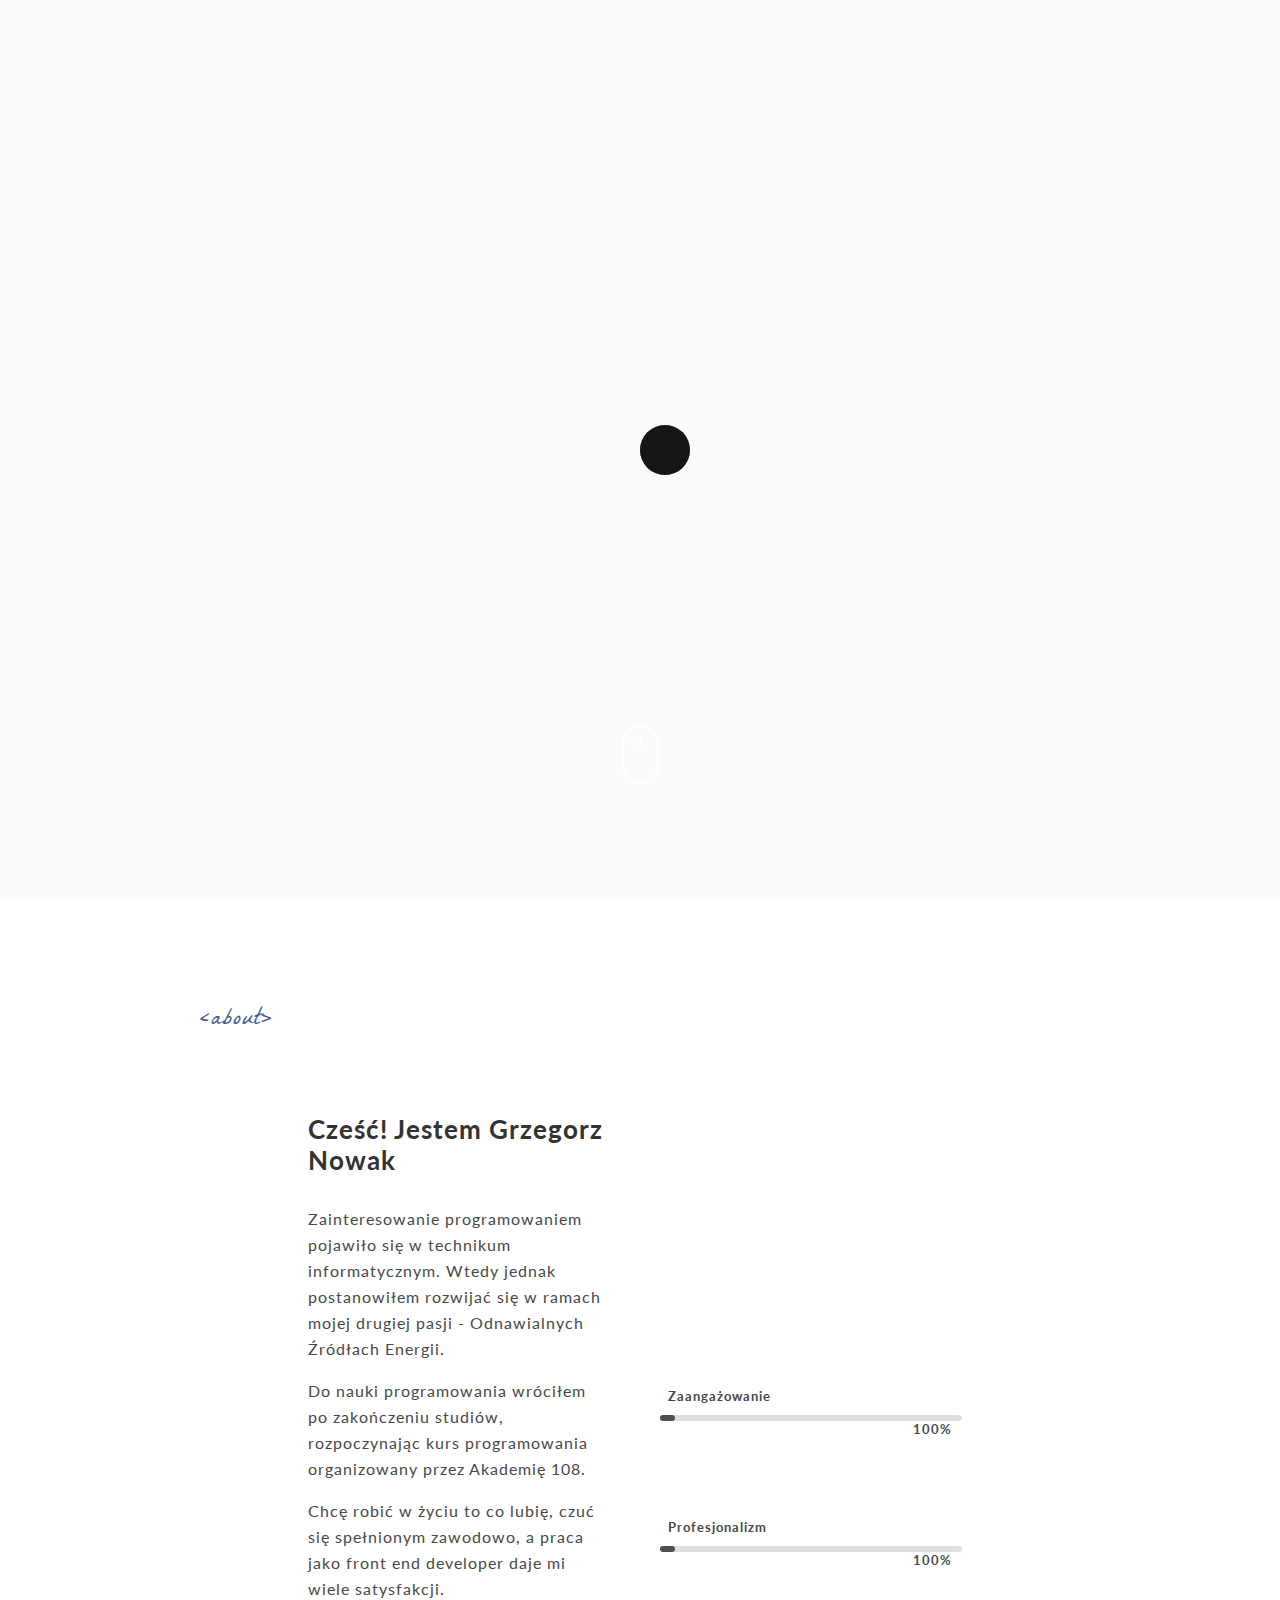
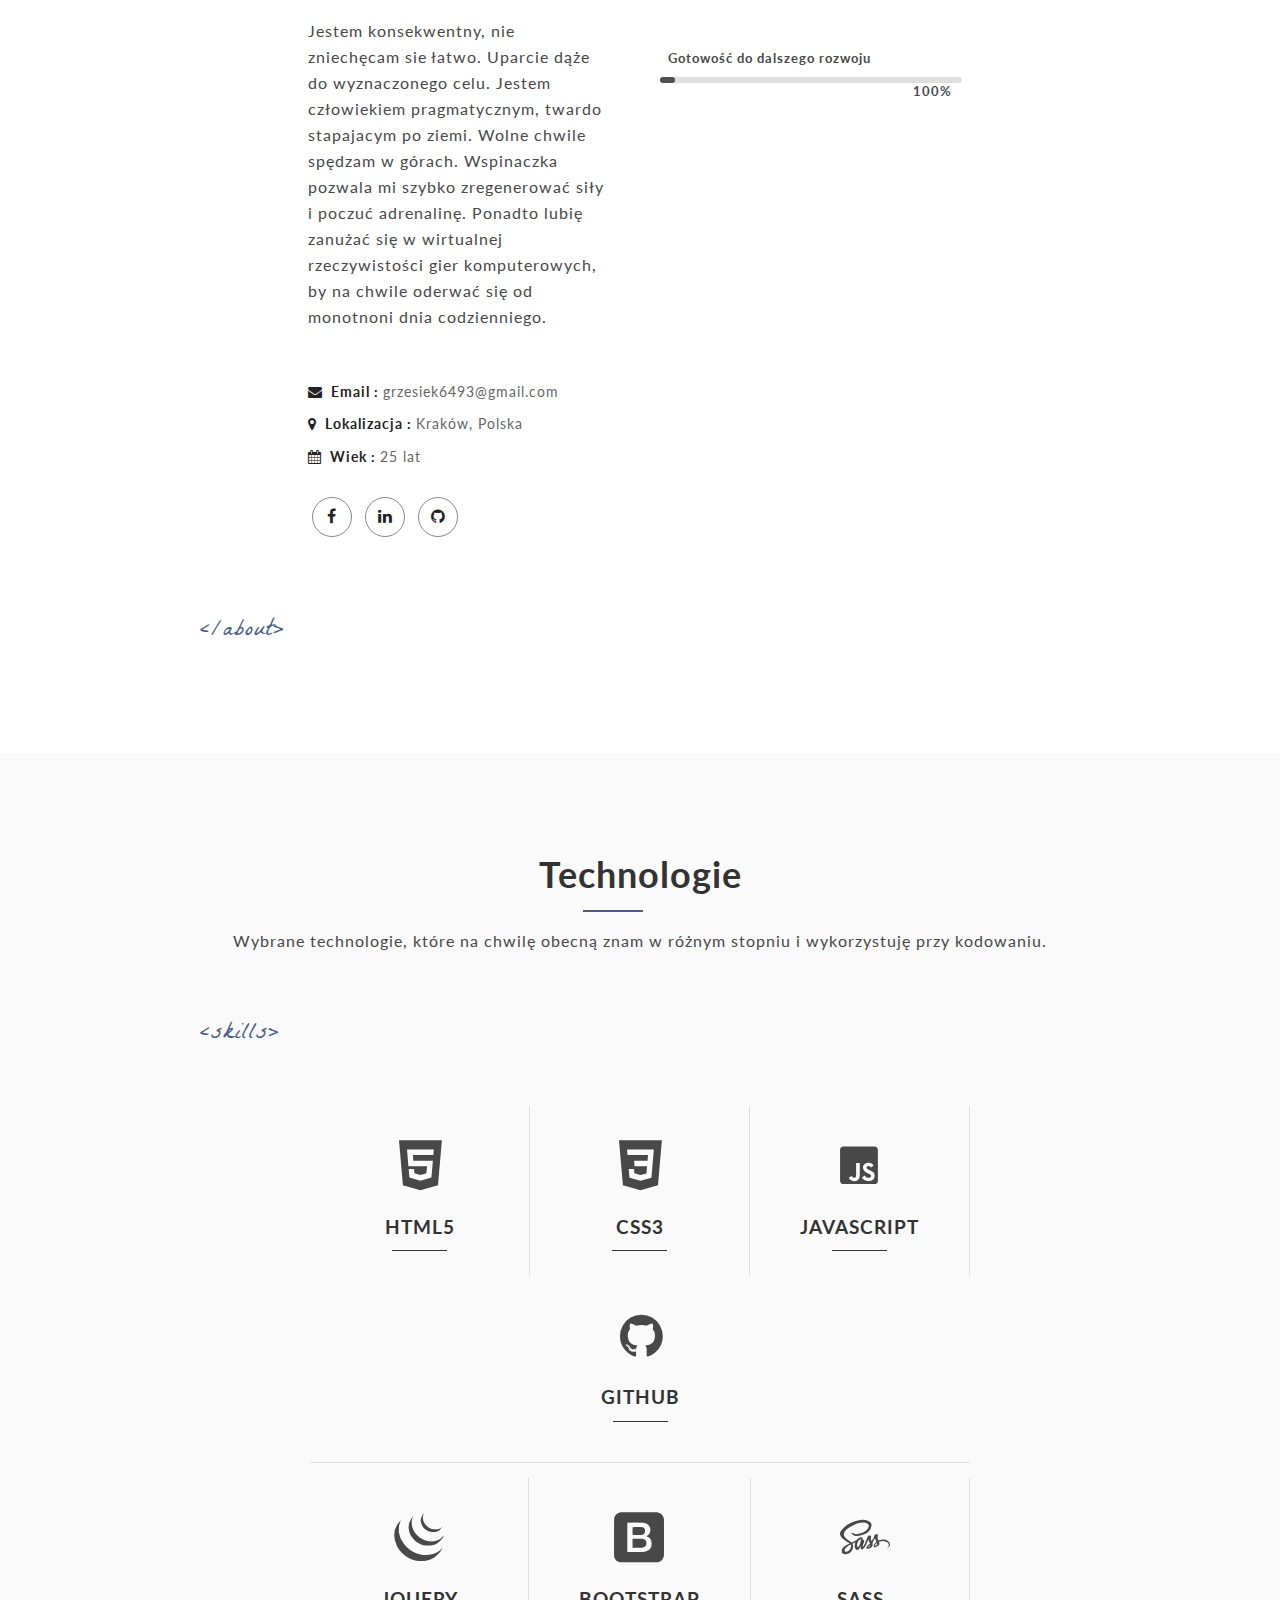
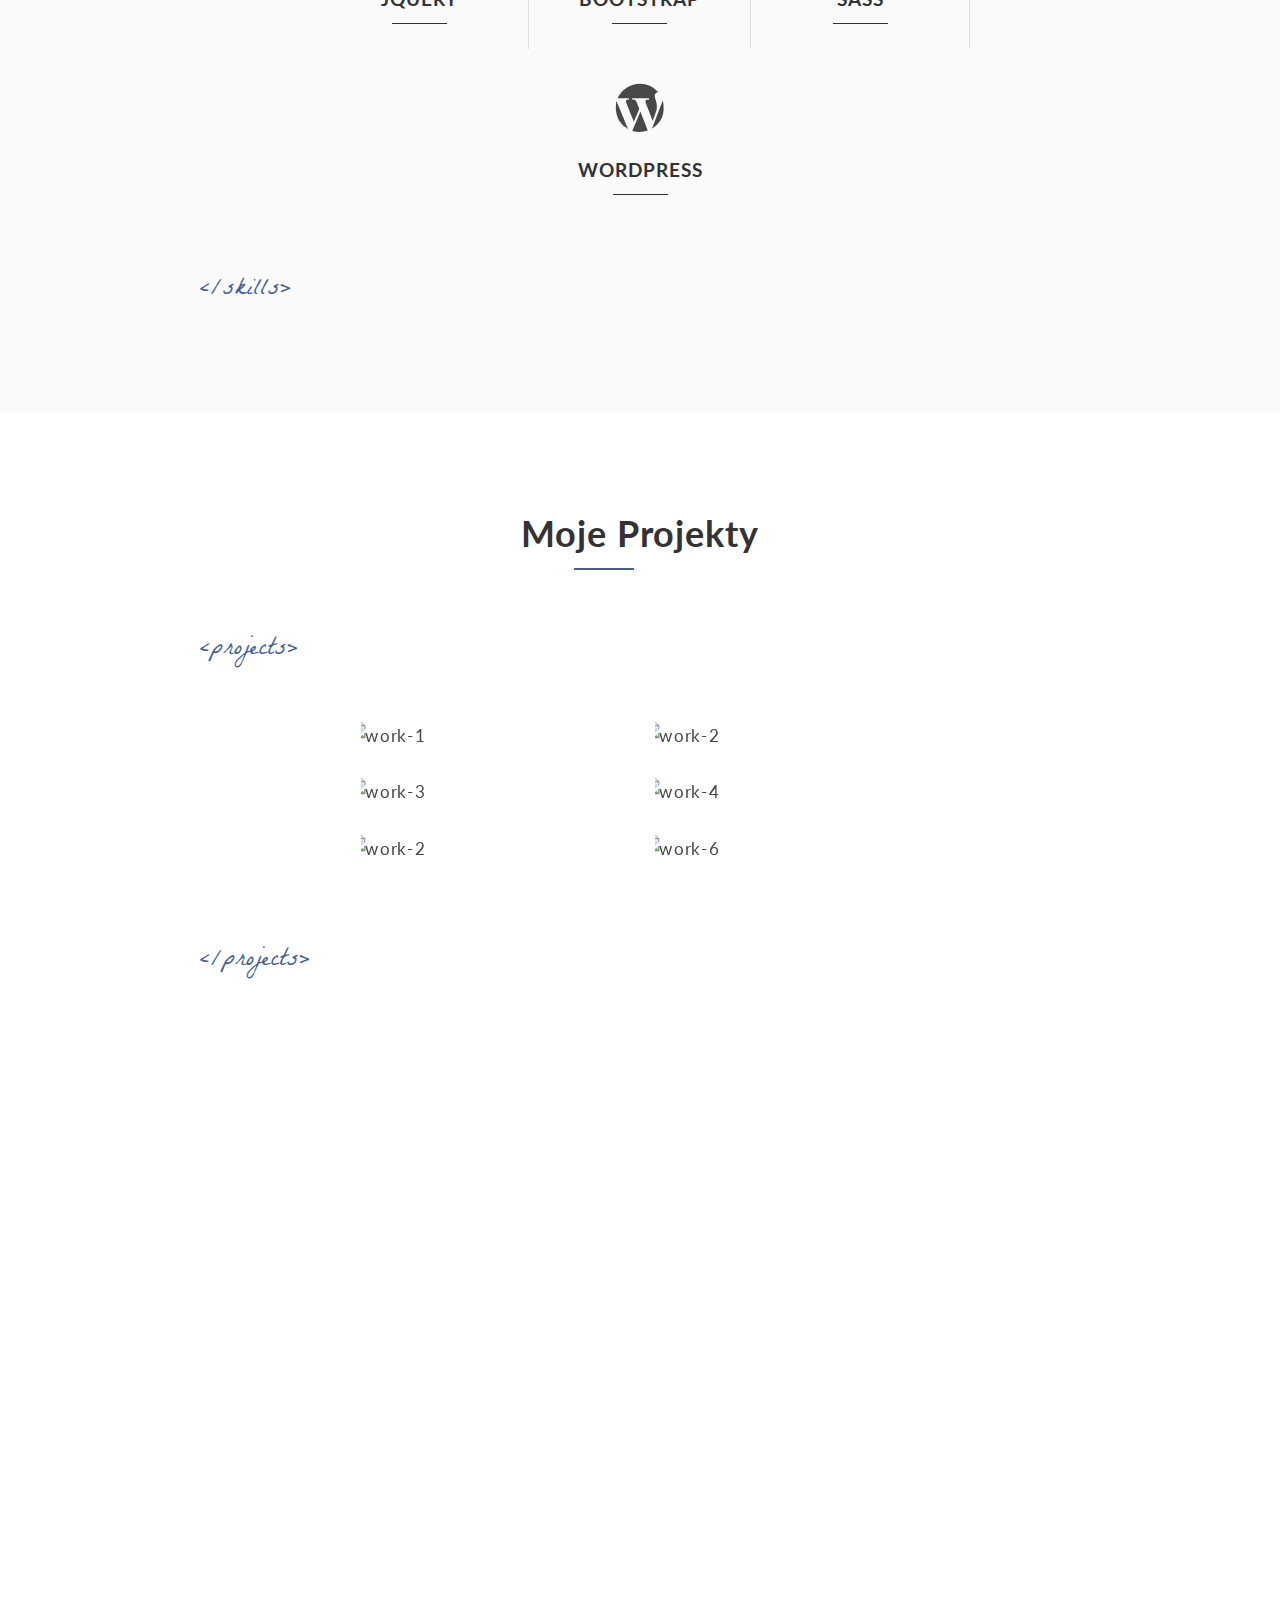
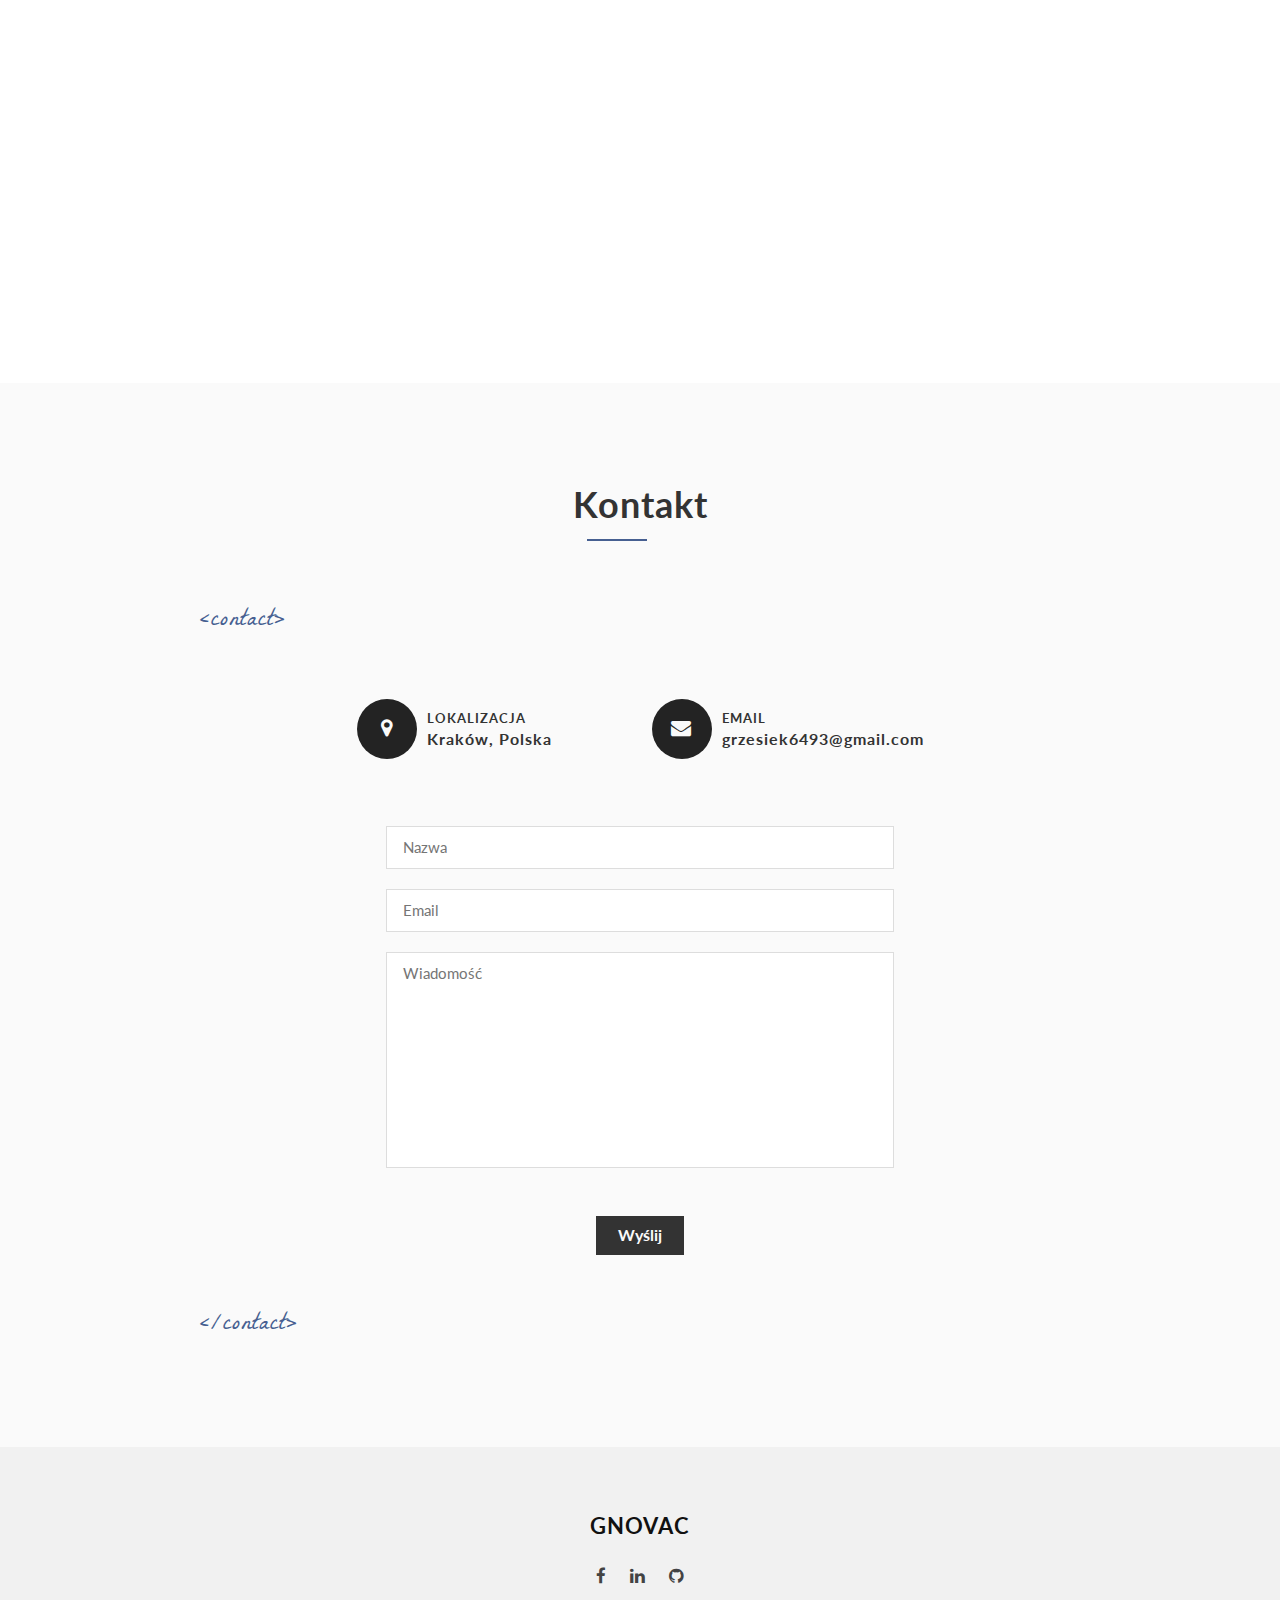
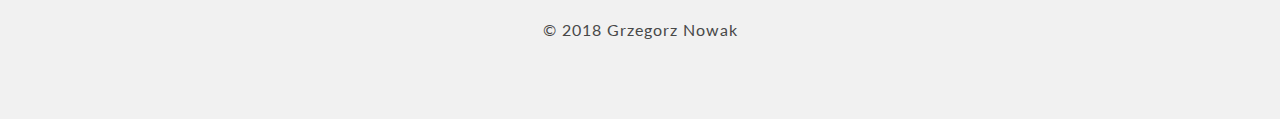
==== commit d775f402: "contact section modified" ====
--- a/index.html
+++ b/index.html
@@ -11,6 +11,8 @@
     <link rel="stylesheet" href="css/font-awesome.min.css">
     <!--    Font mfizz-->
     <link rel="stylesheet" href="css/font-mfizz.css">
+    <!--    Lightbox styles-->
+    <link rel="stylesheet" href="css/lightbox.css">
     <!--    Custom styles-->
     <link rel="stylesheet" href="css/style.css">
     <!--    Responsive custom styles-->
@@ -63,7 +65,8 @@
                 </a>
             </h2>
         </div>
-        <!--        mouse scroll icon -->
+
+        <!-- Mouse Scroll Icon - Scroll Down Button-->
         <div class="scroll-downs">
             <a href="#about">
                 <div class="mousey">
@@ -71,6 +74,8 @@
                 </div>
             </a>
         </div>
+        <!--End Mouse Scroll Icon - Scroll Down Button-->
+
     </header>
     <!--END HOME-->
 
@@ -84,9 +89,9 @@
                     <p>Zainteresowanie programowaniem pojawiło się w technikum informatycznym. Wtedy jednak postanowiłem rozwijać się w ramach mojej drugiej pasji - Odnawialnych Źródłach Energii.</p>
                     <p>Do nauki programowania wróciłem po zakończeniu studiów, rozpoczynając kurs programowania organizowany przez Akademię 108.</p>
                     <p>Chcę robić w życiu to co lubię, czuć się spełnionym zawodowo, a praca jako front end developer daje mi wiele satysfakcji.</p>
-                    <p>Jestem konsekwentny, nie zniechęcam sie łatwo. Uparcie dąże do wyznaczonego celu. Jestem człowiekiem pragmatycznym, twardo stapajacym po ziemi. Wolne chwile spędzam w górach. Wspinaczka pozwala mi szybko zregenerować siły i poczuć adrenalinę. Ponadto lubię grać w gry.</p>
-
-                    <ul>
+                    <p>Jestem konsekwentny, nie zniechęcam sie łatwo. Uparcie dąże do wyznaczonego celu. Jestem człowiekiem pragmatycznym, twardo stapajacym po ziemi. Wolne chwile spędzam w górach. Wspinaczka pozwala mi szybko zregenerować siły i poczuć adrenalinę. Ponadto lubię zanużać się w wirtualnej rzeczywistości gier komputerowych, by na chwile oderwać się od monotnoni dnia codzienniego.</p>
+
+                    <ul class="personal-data">
                         <li><a href="mailto:grzesiek6493@gmail.com"><span><i class="fa fa-envelope" aria-hidden="true"></i> Email : </span>grzesiek6493@gmail.com</a></li>
                         <li><span><i class="fa fa-map-marker" aria-hidden="true"></i> Lokalizacja : </span>Kraków, Polska</li>
                         <li><span><i class="fa fa-calendar" aria-hidden="true"></i> Wiek : </span>25 lat</li>
@@ -139,94 +144,88 @@
         <div class="container">
             <div class="section-title">
                 <h2>Technologie</h2>
-                <p>Wybrane technologie, które na chwilę obecną znam, w różnym stopniu i wykorzystuję przy kodowaniu.</p>
+                <p>Wybrane technologie, które na chwilę obecną znam w różnym stopniu i wykorzystuję przy kodowaniu.</p>
             </div>
             <span class="tag1">&lt;skills&gt;</span>
             <div class="skills-inner">
-                <div class="row">
-                    <div class="single-service">
-                        <figure>
-                            <i class="fa icon-html5-alt effect"></i>
-                            <figcaption class="service-content">
-                                <h3>HTML5</h3>
-                                <div class="s-line"></div>
-                            </figcaption>
-                        </figure>
-                    </div>
-
-                    <div class="single-service bordered">
-                        <figure>
-                            <i class="fa icon-css3-alt effect"></i>
-                            <figcaption class="service-content">
-                                <h3>CSS3</h3>
-                                <div class="s-line"></div>
-                            </figcaption>
-                        </figure>
-                    </div>
-
-                    <div class="single-service bordered-right">
-                        <figure>
-                            <i class="fa icon-javascript-alt effect"></i>
-                            <figcaption class="service-content">
-                                <h3>JAVASCRIPT</h3>
-                                <div class="s-line"></div>
-                            </figcaption>
-                        </figure>
-                    </div>
-
-                    <div class="single-service">
-                        <figure>
-                            <i class="fa fa-github effect"></i>
-                            <figcaption class="service-content">
-                                <h3>GITHUB</h3>
-                                <div class="s-line"></div>
-                            </figcaption>
-                        </figure>
-                    </div>
-
-                </div>
-
+                <div class="single-service">
+                    <figure>
+                        <i class="fa icon-html5-alt effect"></i>
+                        <figcaption class="service-content">
+                            <h3>HTML5</h3>
+                            <div class="s-line"></div>
+                        </figcaption>
+                    </figure>
+                </div>
+
+                <div class="single-service bordered">
+                    <figure>
+                        <i class="fa icon-css3-alt effect"></i>
+                        <figcaption class="service-content">
+                            <h3>CSS3</h3>
+                            <div class="s-line"></div>
+                        </figcaption>
+                    </figure>
+                </div>
+
+                <div class="single-service bordered-right">
+                    <figure>
+                        <i class="fa icon-javascript-alt effect"></i>
+                        <figcaption class="service-content">
+                            <h3>JAVASCRIPT</h3>
+                            <div class="s-line"></div>
+                        </figcaption>
+                    </figure>
+                </div>
+
+                <div class="single-service">
+                    <figure>
+                        <i class="fa fa-github effect"></i>
+                        <figcaption class="service-content">
+                            <h3>GITHUB</h3>
+                            <div class="s-line"></div>
+                        </figcaption>
+                    </figure>
+                </div>
                 <div class="services-separator"></div>
-                <div class="row">
-                    <div class="single-service">
-                        <figure>
-                            <i class="fa icon-jquery effect"></i>
-                            <figcaption class="service-content">
-                                <h3>JQUERY</h3>
-                                <div class="s-line"></div>
-                            </figcaption>
-                        </figure>
-                    </div>
-
-                    <div class="single-service bordered">
-                        <figure>
-                            <i class="fa icon-bootstrap effect"></i>
-                            <figcaption class="service-content">
-                                <h3>BOOTSTRAP</h3>
-                                <div class="s-line"></div>
-                            </figcaption>
-                        </figure>
-                    </div>
-
-                    <div class="single-service bordered-right">
-                        <figure>
-                            <i class="fa icon-sass effect"></i>
-                            <figcaption class="service-content">
-                                <h3>SASS</h3>
-                                <div class="s-line"></div>
-                            </figcaption>
-                        </figure>
-                    </div>
-
-                    <div class="single-service">
-                        <figure>
-                            <i class="fa icon-wordpress effect"></i>
-                            <figcaption class="service-content">
-                                <h3>WORDPRESS</h3>
-                                <div class="s-line"></div>
-                            </figcaption>
-                        </figure>
-                    </div>
+                <div class="single-service">
+                    <figure>
+                        <i class="fa icon-jquery effect"></i>
+                        <figcaption class="service-content">
+                            <h3>JQUERY</h3>
+                            <div class="s-line"></div>
+                        </figcaption>
+                    </figure>
+                </div>
+
+                <div class="single-service bordered">
+                    <figure>
+                        <i class="fa icon-bootstrap effect"></i>
+                        <figcaption class="service-content">
+                            <h3>BOOTSTRAP</h3>
+                            <div class="s-line"></div>
+                        </figcaption>
+                    </figure>
+                </div>
+
+                <div class="single-service bordered-right">
+                    <figure>
+                        <i class="fa icon-sass effect"></i>
+                        <figcaption class="service-content">
+                            <h3>SASS</h3>
+                            <div class="s-line"></div>
+                        </figcaption>
+                    </figure>
+                </div>
+
+                <div class="single-service">
+                    <figure>
+                        <i class="fa icon-wordpress effect"></i>
+                        <figcaption class="service-content">
+                            <h3>WORDPRESS</h3>
+                            <div class="s-line"></div>
+                        </figcaption>
+                    </figure>
                 </div>
             </div>
             <span class="tag2">&lt;/skills&gt;</span>
@@ -242,79 +241,75 @@
             </div>
             <span class="tag1">&lt;projects&gt;</span>
             <div class="portfolio-inner">
-                <div class="row">
-                    <div class="filtr-item design web">
-                        <div class="single-work">
-                            <a href="img/wok-1.jpg" class="popup-link" title="Image nr 1" data-source="https://gnovac.github.io/portfolio-grzegorz-nowak/" id="popup-image-1">
-                            <img class="effect" src="img/wok-1.jpg" alt="work-1">
-                            <div class="work-overlay effect">
-                                <h3>Project Title</h3>
-                                <p>WEB DEVELOPMENT</p>
-                            </div>
-                        </a>
-                        </div>
-                    </div>
-
-                    <div class="filtr-item music design">
-                        <div class="single-work">
-                            <a href="img/wok-2.jpg" class="popup-link" title="Image nr 2" data-source="https://gnovac.github.io/psd-pax-template/" id="popup-image-3">
-                            <img class="effect" src="img/wok-2.jpg" alt="work-2">
-                            <div class="work-overlay effect">
-                                <h3>Project Title</h3>
-                                <p>MUSIC</p>
-                            </div>
-                        </a>
-                        </div>
-                    </div>
-
-                    <div class="filtr-item photography web">
-                        <div class="single-work">
-                            <a href="img/wok-3.jpg" class="popup-link">
-                            <img class="effect" src="img/wok-3.jpg" alt="work-3">
-                            <div class="work-overlay effect">
-                                <h3>Project Title</h3>
-                                <p>PHOTOGRAPHY</p>
-                            </div>
-                        </a>
-                        </div>
-                    </div>
-                </div>
-
-                <div class="row">
-                    <div class="filtr-item web music">
-                        <div class="single-work">
-                            <a href="img/wok-4.jpg" class="popup-link">
-                            <img class="effect" src="img/wok-4.jpg" alt="work-4">
-                            <div class="work-overlay effect">
-                                <h3>Project Title</h3>
-                                <p>WEB DEVELOPMENT</p>
-                            </div>
-                        </a>
-                        </div>
-                    </div>
-
-                    <div class="filtr-item design photography">
-                        <div class="single-work">
-                            <a href="img/wok-2.jpg" class="popup-link">
-                            <img class="effect" src="img/wok-2.jpg" alt="work-2">
-                            <div class="work-overlay effect">
-                                <h3>Project Title</h3>
-                                <p>WEB DESIGN</p>
-                            </div>
-                        </a>
-                        </div>
-                    </div>
-
-                    <div class="filtr-item photography">
-                        <div class="single-work">
-                            <a href="img/wok-6.jpg" class="popup-link">
-                            <img class="effect" src="img/wok-6.jpg" alt="work-6">
-                            <div class="work-overlay effect">
-                                <h3>Project Title</h3>
-                                <p>PHOTOGRAPHY</p>
-                            </div>
-                        </a>
-                        </div>
+                <div class="filtr-item">
+                    <div class="single-work">
+                        <a href="img/pax-template-image.jpg" data-lightbox="image-1" title="Zakodowany PSD na czystym HTML/CSS/jQuery -<a href='https://gnovac.github.io/psd-pax-template/'> Pax Template</a>">
+                        <img class="effect" src="img/pax-template-image-min.jpg" alt="work-1">
+                        <div class="work-overlay effect">
+                            <h3>Pax Template</h3>
+                            <p>Projekt HTML/CSS/JS/RWD</p>
+                        </div>
+                        </a>
+                    </div>
+                </div>
+
+                <div class="filtr-item">
+                    <div class="single-work">
+                        <a href="img/bootstrap-project.jpg" data-lightbox="image-2" title="Projekt wykonany z wykorzystaniem bootstrapa -<a href='https://gnovac.github.io/akademia-108-bootstrap-project/'> Bootstrap Project</a>">
+                        <img class="effect" src="img/bootstrap-project-min.jpg" alt="work-2">
+                        <div class="work-overlay effect">
+                            <h3>Bootstrap Project</h3>
+                            <p>Projekt oparty o frameworka Bootstrap</p>
+                        </div>
+                        </a>
+                    </div>
+                </div>
+
+                <div class="filtr-item">
+                    <div class="single-work">
+                        <a href="img/portfolio-project.png" data-lightbox="image-3" title="Projekt powstały na potrzeby bootcampa -<a href='https://gnovac.github.io/akademia-108-portfolio/'> Portfolio Project</a>">
+                        <img class="effect" src="img/portfolio-project-min.png" alt="work-3">
+                        <div class="work-overlay effect">
+                            <h3>Portfolio Project</h3>
+                            <p>Projekt HTML/CSS/JS/RWD</p>
+                        </div>
+                        </a>
+                    </div>
+                </div>
+
+                <div class="filtr-item">
+                    <div class="single-work">
+                        <a href="img/JavaScript-logo.png" data-lightbox="image-4" title="Gra pamięciowa oparta o JavaScript -<a href='https://gnovac.github.io/memory-game-js/'> Memory Game</a>">
+                        <img class="effect" src="img/JavaScript-logo-min.png" alt="work-4">
+                        <div class="work-overlay effect">
+                            <h3>Memory Game</h3>
+                            <p>Gra pamięciowa oparta o JavaScript</p>
+                        </div>
+                        </a>
+                    </div>
+                </div>
+
+                <div class="filtr-item">
+                    <div class="single-work">
+                        <a href="img/github-image.png" data-lightbox="image-5" title="Link do GitHuba z projektami z bootcampa -<a href='https://github.com/BleckDerr'> GitHub</a>">
+                        <img class="effect" src="img/github-image-min.png" alt="work-2">
+                        <div class="work-overlay effect">
+                            <h3>GitHub</h3>
+                            <p>Link do GitHuba z bootcampa</p>
+                        </div>
+                        </a>
+                    </div>
+                </div>
+
+                <div class="filtr-item">
+                    <div class="single-work">
+                        <a href="img/replit.png" data-lightbox="image-6" title="Link do serwisu Repli z projektami z bootcampa -<a href='https://repl.it/@BleckDerr'> Repl.it</a>">
+                        <img class="effect" src="img/replit-min.png" alt="work-6">
+                        <div class="work-overlay effect">
+                            <h3>Repl.it</h3>
+                            <p>Link do serwisu Repl.it z bootcampa</p>
+                        </div>
+                        </a>
                     </div>
                 </div>
             </div>
@@ -322,11 +317,56 @@
         </div>
     </section>
     <!--END PORTFOLIO-->
+
+    <!--    GOOGLE MAP-->
+    <div id="map"></div>
+    <!--    END GOOGLE MAP-->
 
     <!--CONTACT-->
     <section id="contact">
         <div class="container">
+            <div class="section-title">
+                <h2>Kontakt</h2>
+            </div>
             <span class="tag1">&lt;contact&gt;</span>
+            <div class="contact-inner">
+                <div class="contact-item">
+                    <div class="c-data">
+                        <div class="c-icon">
+                            <i class="fa fa-map-marker"></i>
+                        </div>
+                        <div class="c-text">
+                            <h5>LOKALIZACJA</h5>
+                            <h6>Kraków, Polska</h6>
+                        </div>
+                    </div>
+
+                    <div class="c-data">
+                        <div class="c-icon">
+                            <i class="fa fa-envelope"></i>
+                        </div>
+                        <div class="c-text">
+                            <h5>EMAIL</h5>
+                            <h6>grzesiek6493@gmail.com</h6>
+                        </div>
+                    </div>
+
+                </div>
+
+                <form id="contact-form" method="post" action="https://formspree.io/grzesiek6493@gmail.com">
+
+                    <input type="text" name="name" id="name" class="input-field" required="required" placeholder="Nazwa">
+                    <span class="name-error text-center"></span>
+                    <input type="email" name="email" id="email" class="input-field" required="required" placeholder="Email">
+                    <span class="email-error text-center"></span>
+
+                    <textarea name="message" id="message" class="input-field" required="required" placeholder="Wiadomość"></textarea>
+                    <span class="message-error text-center"></span>
+                    <div id="form-message" class="error text-center"></div>
+
+                    <button type="submit" class="effect submit-btn">Wyślij</button>
+                </form>
+            </div>
             <span class="tag2">&lt;/contact&gt;</span>
         </div>
     </section>
@@ -334,11 +374,32 @@
 
     <!--FOOTER-->
     <footer id="footer">
+        <a href="index.html" class="effect footer-title">GNOVAC</a>
+
+        <div class="footer-social">
+            <ul class="footer-social-list">
+                <li><a href="https://www.facebook.com/grzegorz.nowak.1428921?ref=bookmarks" class="effect"><i class="fa fa-facebook" aria-hidden="true"></i></a></li>
+                <li><a href="https://www.linkedin.com/in/grzegorz-nowak-12b236ba/" class="effect"><i class="fa fa-linkedin" aria-hidden="true"></i></a></li>
+                <li><a href="https://github.com/gnovac" class="effect"><i class="fa fa-github" aria-hidden="true"></i></a></li>
+            </ul>
+        </div>
+
+        <p class="copy-text">&copy; 2018 Grzegorz Nowak </p>
     </footer>
     <!--END FOOTER-->
 
+    <!-- Scroll To Top Button -->
+    <a href="#" class="scroll-up effect show-up-btn">
+        <i class="fa fa-angle-up"></i>
+    </a>
+    <!-- End Scroll To Top Button -->
+
     <!--    jQuery plugin-->
     <script src="js/jquery-3.2.1.min.js"></script>
+    <!-- Lightbox JS file -->
+    <script src="js/lightbox.js"></script>
+    <!--    Google Maps API key-->
+    <script async defer src="https://maps.googleapis.com/maps/api/js?key=AIzaSyAmDKKlSl6Ez7U0bsxIsTNcF_gkhjTlCxI&callback=initMap"></script>
     <!--    Custom js-->
     <script src="js/main.js"></script>
 </body>
--- a/css/style.css
+++ b/css/style.css
@@ -143,10 +143,9 @@
     content: '';
     position: absolute;
     bottom: 0;
-    left: 43%;
     width: 60px;
     height: 2px;
-    background-color: #444444;
+    background-color: #465f91;
 }
 
 .container {
@@ -329,8 +328,17 @@
     width: 100%;
     height: 100%;
     color: #fff;
-    background-blend-mode: multiply;
-    background-color: rgba(0, 0, 0, 0.2);
+}
+
+.main-header:after {
+    content: "";
+    position: absolute;
+    width: 100%;
+    height: 100%;
+    top: 0;
+    left: 0;
+    background-color: rgba(0, 0, 0, 0.4);
+    z-index: 0;
 }
 
 .main-header .header-content {
@@ -389,6 +397,10 @@
 .typer-title .typewrite .dash {
     -webkit-animation: 1s dash step-end infinite;
     animation: 1s dash step-end infinite;
+}
+
+.scroll-downs {
+    z-index: 100;
 }
 
 .scroll-downs .mousey {
@@ -458,6 +470,10 @@
     margin-bottom: 12px;
 }
 
+.about-content .personal-data {
+    margin-top: 50px;
+}
+
 .about-content ul li {
     margin-top: 8px;
     font-size: 14px;
@@ -502,18 +518,18 @@
 }
 
 .features-section {
-    padding: 20px 0;
     padding-left: 10px;
     padding-right: 10px;
     -webkit-box-flex: 1;
     -ms-flex: 1 1 50%;
     flex: 1 1 50%;
     margin: 0 20px;
+    margin-bottom: 200px;
 }
 
 .progress-bar-linear {
-    padding-top: 20px;
-    padding-bottom: 20px;
+    padding-top: 40px;
+    padding-bottom: 40px;
 }
 
 .progress-bar-text {
@@ -555,20 +571,21 @@
     background-color: #fafafa;
 }
 
+#skills .section-title h2:after {
+    left: 43.5%;
+}
+
 .skills-inner {
     width: 75%;
     margin-left: auto;
     margin-right: auto;
-}
-
-.row {
     display: -webkit-box;
     display: -ms-flexbox;
     display: flex;
     -webkit-box-orient: horizontal;
     -webkit-box-direction: normal;
-    -ms-flex-flow: row nowrap;
-    flex-flow: row nowrap;
+    -ms-flex-flow: row wrap;
+    flex-flow: row wrap;
     -webkit-box-pack: center;
     -ms-flex-pack: center;
     justify-content: center;
@@ -580,7 +597,9 @@
 .single-service {
     padding: 10px;
     text-align: center;
-    width: 100%;
+    -webkit-box-flex: 1;
+    -ms-flex: 1 1 20%;
+    flex: 1 1 20%;
 }
 
 .single-service.bordered {
@@ -682,9 +701,30 @@
     background-color: #fff;
 }
 
-.filtr-item{
+.portfolio-inner {
+    display: -webkit-box;
+    display: -ms-flexbox;
+    display: flex;
+    -webkit-box-orient: horizontal;
+    -webkit-box-direction: normal;
+    -ms-flex-flow: row wrap;
+    flex-flow: row wrap;
+    -webkit-box-pack: center;
+    -ms-flex-pack: center;
+    justify-content: center;
+    -webkit-box-align: center;
+    -ms-flex-align: center;
+    align-items: center;
+}
+
+#portfolio .section-title h2:after {
+    left: 42.5%;
+}
+
+.filtr-item {
     padding-right: 15px;
     padding-left: 15px;
+    width: 30%;
 }
 
 #work-list {
@@ -779,12 +819,166 @@
 }
 
 
+
+
 /*========================
            CONTACT
 =========================*/
 
+#map {
+    height: 100%;
+    -webkit-filter: grayscale(100%);
+    filter: grayscale(100%);
+}
+
 #contact {
     background-color: #fafafa;
+}
+
+#contact .section-title h2:after {
+    left: 44%;
+}
+
+.contact-item {
+    display: -webkit-box;
+    display: -ms-flexbox;
+    display: flex;
+    -webkit-box-orient: horizontal;
+    -webkit-box-direction: normal;
+    -ms-flex-flow: row wrap;
+    flex-flow: row wrap;
+    -webkit-box-pack: center;
+    -ms-flex-pack: center;
+    justify-content: center;
+    -webkit-box-align: center;
+    -ms-flex-align: center;
+    align-items: center;
+}
+
+.contact-item:after {
+    content: "";
+    display: table;
+    clear: both;
+}
+
+.contact-item .c-data {
+    margin: 0 50px;
+}
+
+.contact-item .c-icon {
+    position: relative;
+    top: 6px;
+    width: 60px;
+    height: 60px;
+    float: left;
+    background-color: #232323;
+    border-radius: 50%;
+    text-align: center;
+}
+
+.contact-item .c-icon .fa {
+    font-size: 20px;
+    line-height: 58px;
+    color: #fafafa;
+}
+
+.contact-item .c-text {
+    padding-top: 18px;
+    padding-bottom: 18px;
+    padding-left: 70px;
+}
+
+.contact-item .c-text h5 {
+    margin: 0;
+    margin-bottom: 2px;
+    font-size: 13px;
+    text-transform: uppercase;
+}
+
+.contact-item .c-text h6 {
+    margin: 0;
+    word-break: break-all;
+}
+
+#contact-form {
+    margin-top: 50px;
+    display: -webkit-box;
+    display: -ms-flexbox;
+    display: flex;
+    -webkit-box-orient: horizontal;
+    -webkit-box-direction: normal;
+    -ms-flex-flow: colunbt wrap;
+    flex-flow: row wrap;
+    width: 60%;
+    margin-left: auto;
+    margin-right: auto;
+}
+
+input[type="text"],
+input[type="email"] {
+    -webkit-box-flex: 1;
+    -ms-flex: 1 1 40%;
+    flex: 1 1 40%;
+}
+
+input,
+textarea {
+    margin: 10px;
+}
+
+.input-field {
+    padding: 12px 16px;
+    color: #232323;
+    border: 1px solid #ddd;
+    outline: none;
+}
+
+textarea.input-field {
+    height: 190px;
+    resize: none;
+    width: 100%;
+}
+
+.name-error,
+.email-error,
+.message-error,
+.error {
+    display: block;
+    margin-top: 8px;
+    font-size: 14px;
+    color: #ff2828;
+    margin-bottom: 30px;
+    text-align: center;
+}
+
+.success {
+    display: block;
+    margin-top: 8px;
+    font-size: 14px;
+    color: #1e9402;
+}
+
+#form-message {
+    float: left;
+    width: 100%;
+}
+
+.submit-btn {
+    display: block;
+    margin: 0 auto;
+    padding: 8px 20px;
+    font-size: 16px;
+    font-weight: 700;
+    border: 2px solid #333;
+    outline: none;
+    background-color: #333;
+    color: #fafafa;
+    cursor: pointer;
+}
+
+.submit-btn:hover {
+    color: #111;
+    background-color: transparent;
 }
 
 /*========================
@@ -793,7 +987,88 @@
 
 #footer {
     background-color: #f1f1f1;
-}
+    display: -webkit-box;
+    display: -ms-flexbox;
+    display: flex;
+    -webkit-box-orient: vertical;
+    -webkit-box-direction: normal;
+    -ms-flex-flow: column;
+    flex-flow: column;
+    -webkit-box-pack: center;
+    -ms-flex-pack: center;
+    justify-content: center;
+    -webkit-box-align: center;
+    -ms-flex-align: center;
+    align-items: center;
+    padding-top: 60px;
+    padding-bottom: 60px;
+    text-align: center;
+    background-color: #f1f1f1;
+}
+
+.footer-title {
+    display: inline-block;
+    margin-bottom: 6px;
+    font-size: 22px;
+    font-weight: 700;
+    color: #111;
+}
+
+.footer-social {
+    padding: 10px 0;
+    text-align: center;
+}
+
+.footer-social-list li {
+    display: inline-block;
+}
+
+.footer-social-list li a {
+    font-size: 17px;
+    color: #434343;
+    margin: 0 9px;
+}
+
+.footer-social-list li a:hover {
+    color: #111;
+}
+
+.footer .copy-text {
+    margin: 8px 0;
+    font-size: 15px;
+    text-transform: capitalize;
+    text-align: center;
+}
+
+.scroll-up {
+    position: fixed;
+    font-size: 28px;
+    width: 46px;
+    height: 46px;
+    text-align: center;
+    line-height: 38px;
+    color: #fafafa;
+    border: 2px solid #333;
+    background-color: #333;
+    bottom: 25px;
+    right: 30px;
+    opacity: 0;
+    z-index: 60;
+}
+
+.scroll-up:focus {
+    color: #fff;
+}
+
+.scroll-up:hover {
+    background-color: transparent;
+    color: #333;
+}
+
+.show-up-btn {
+    opacity: 1;
+}
+
 
 
 
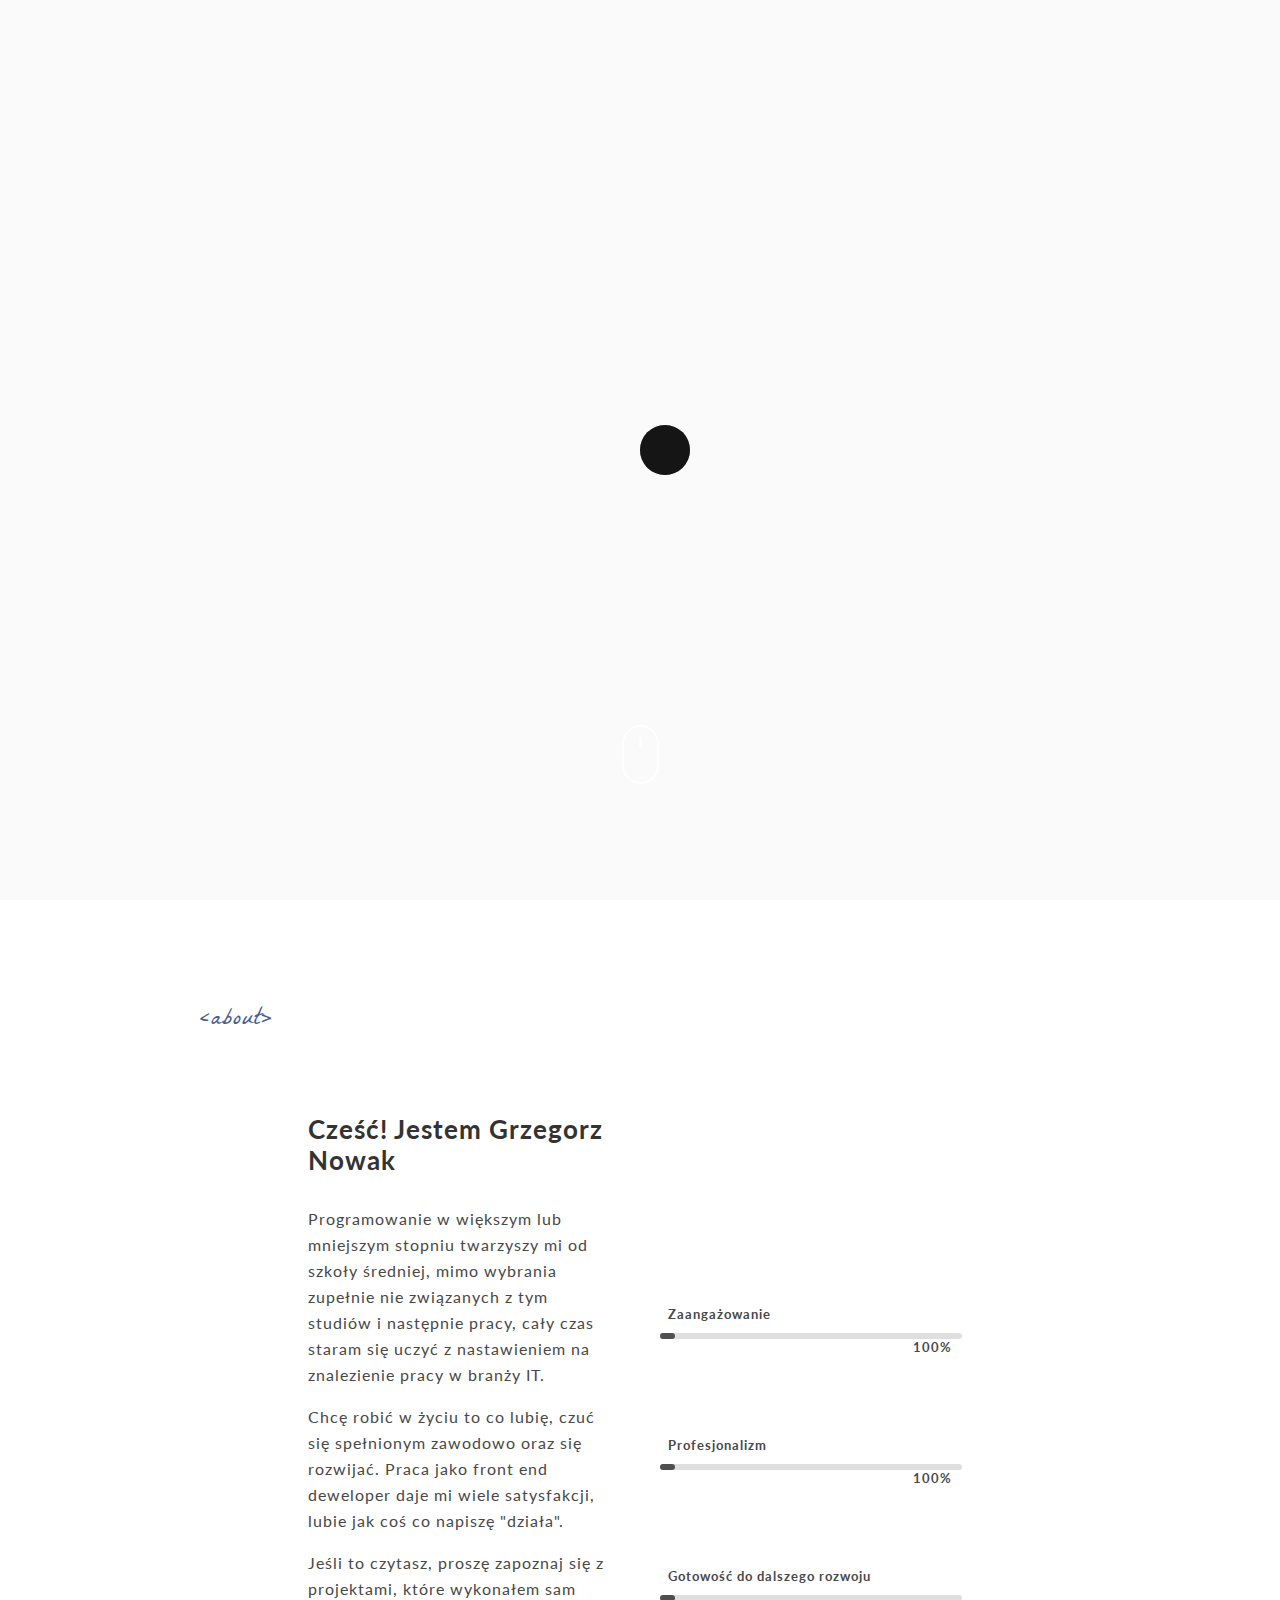
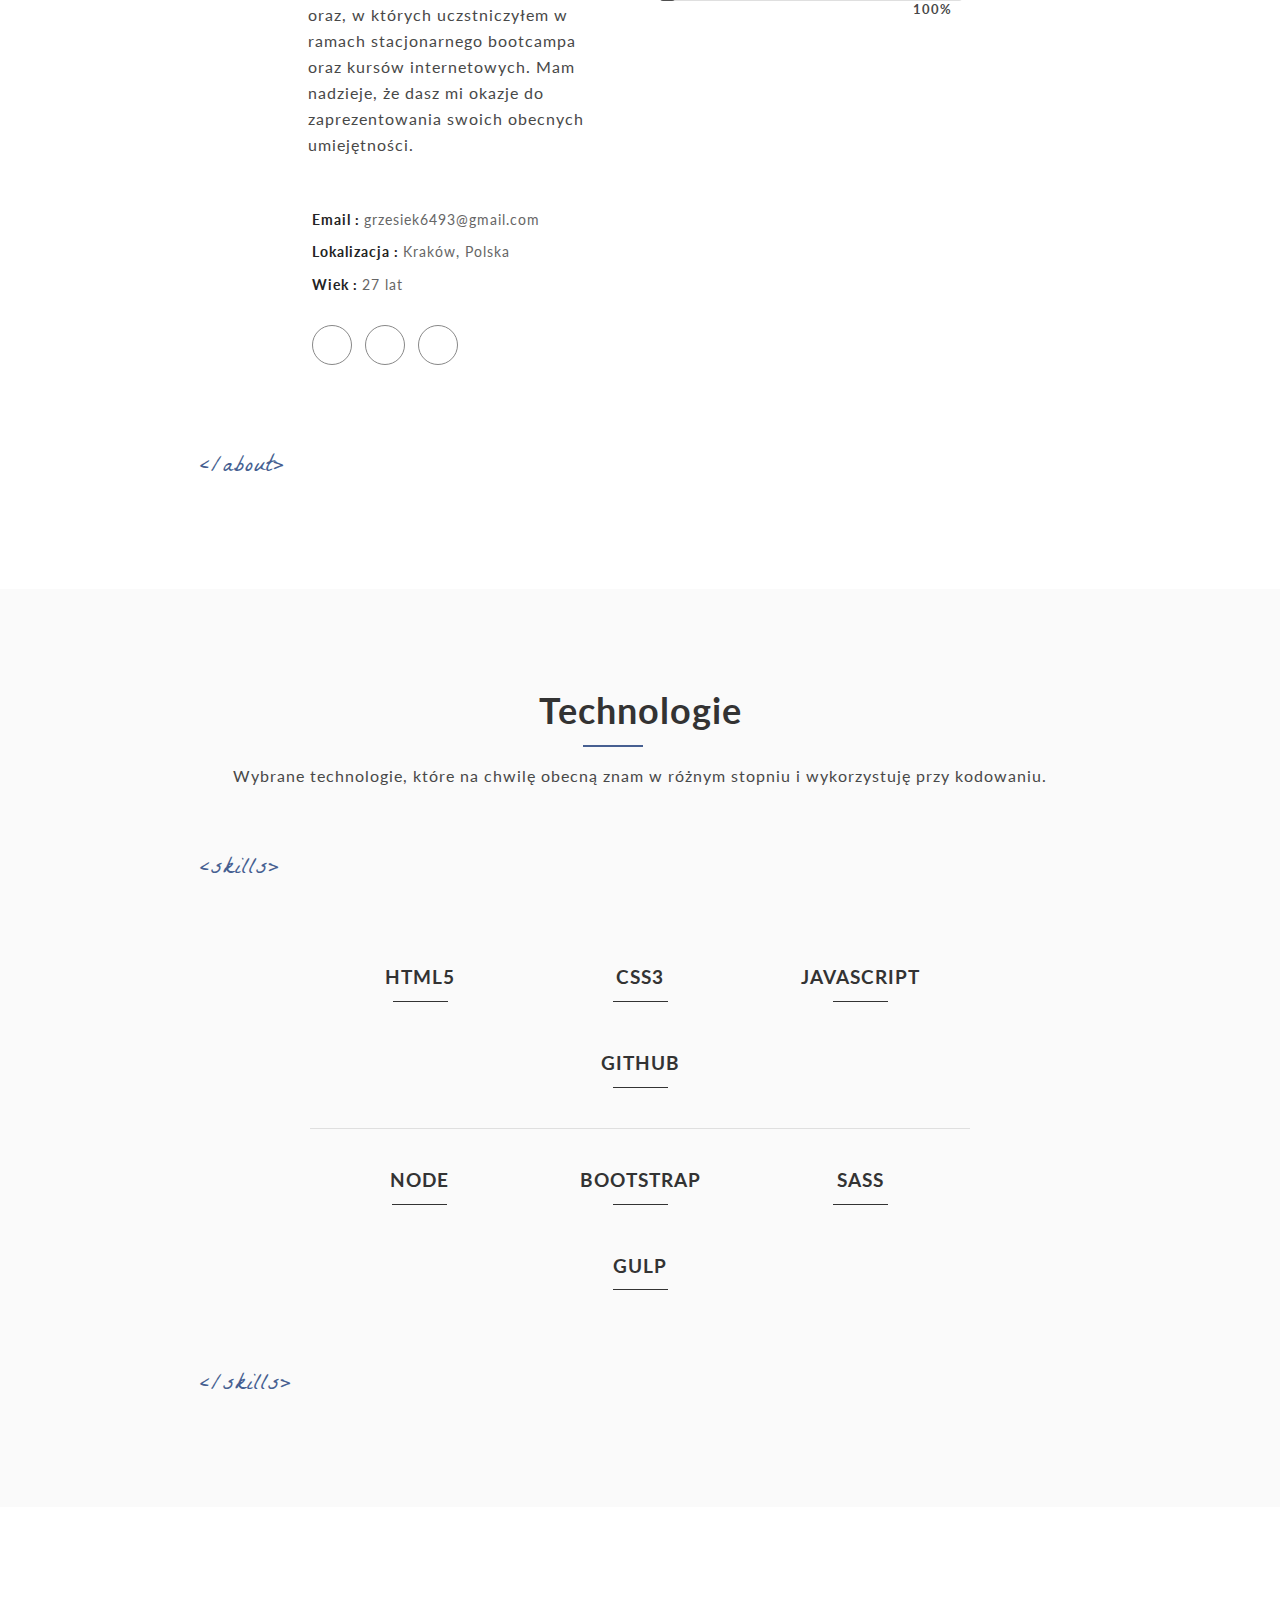
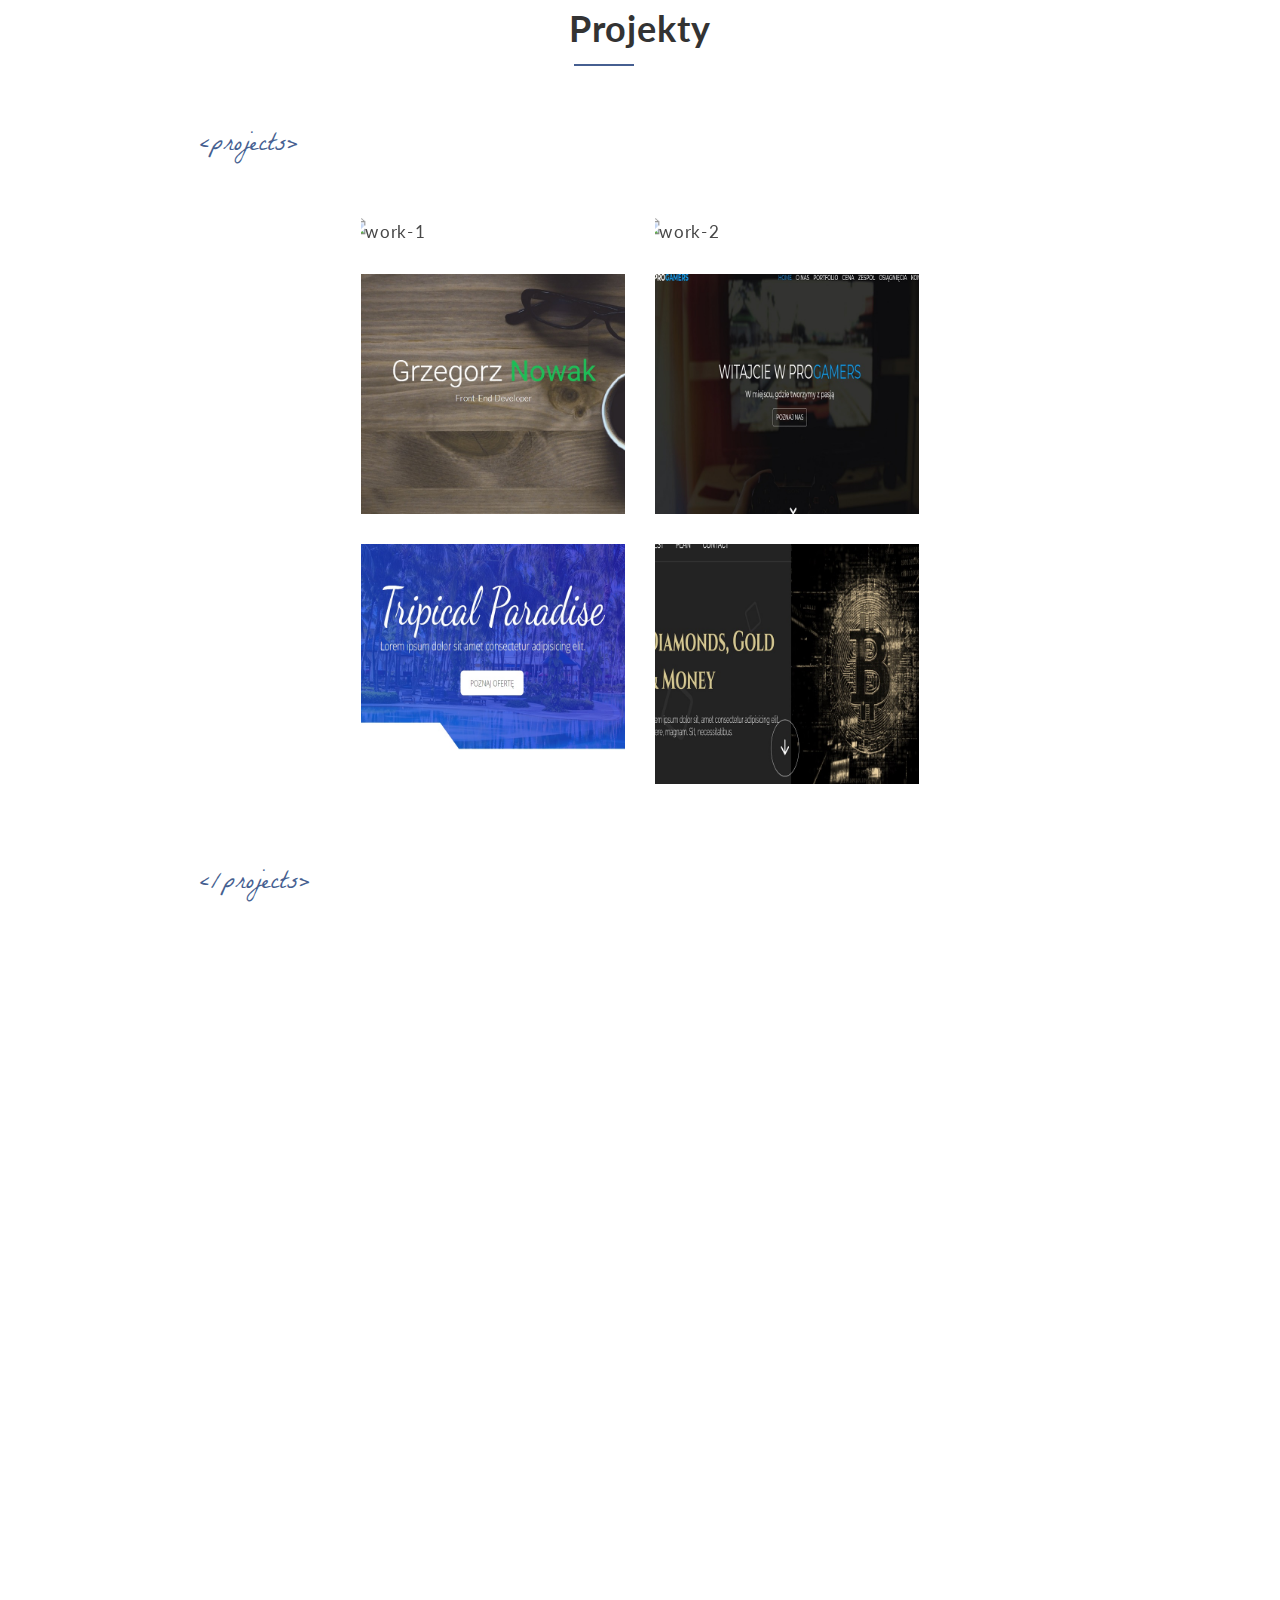
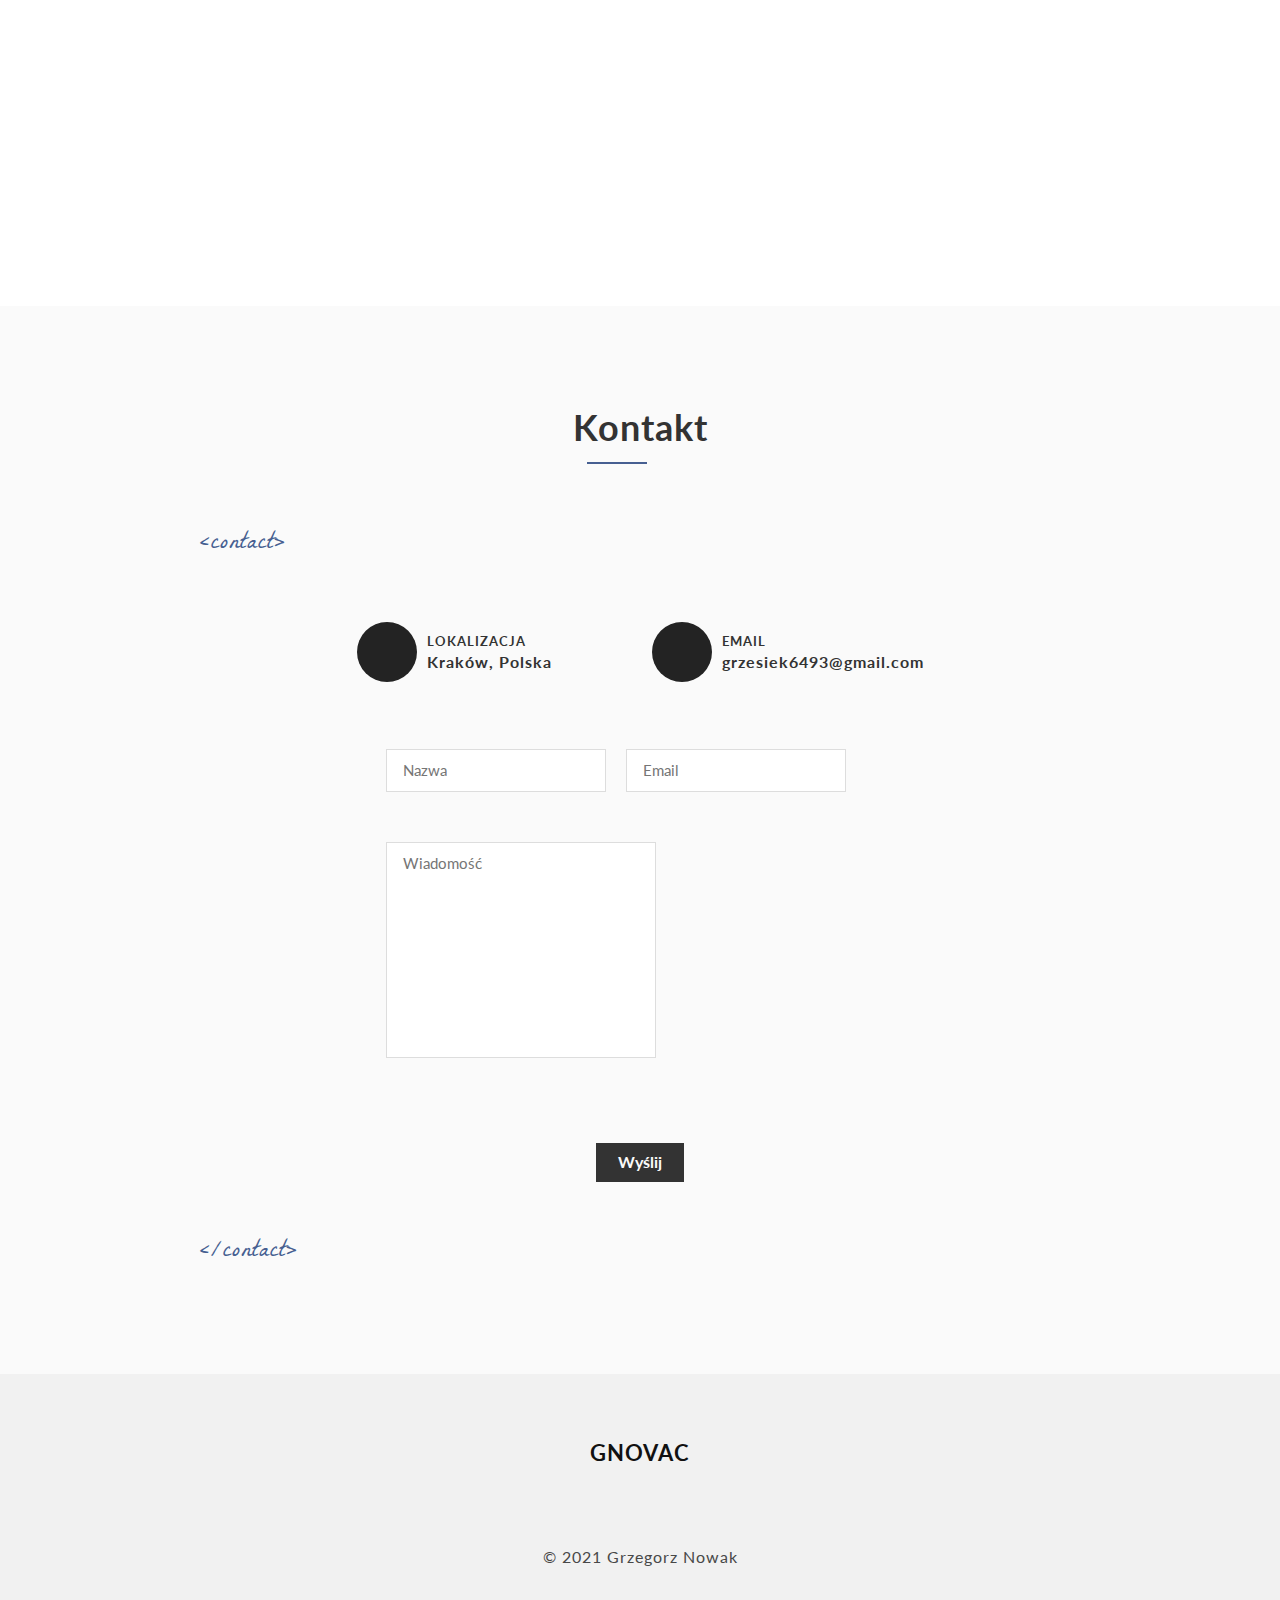
==== commit a63c831e: "update libraries" ====
--- a/index.html
+++ b/index.html
@@ -7,18 +7,17 @@
     <title>Grzegorz Nowak | Portfolio Front End Developer Kraków</title>
     <!--    Normalize CSS-->
     <link rel="stylesheet" href="css/normalize.css">
-    <!--    Font Awesome -->
-    <link rel="stylesheet" href="css/font-awesome.min.css">
-    <!--    Font mfizz-->
-    <link rel="stylesheet" href="css/font-mfizz.css">
     <!--    Lightbox styles-->
-    <link rel="stylesheet" href="css/lightbox.css">
+    <link rel="stylesheet" href="css/lightbox.min.css">
     <!--    Custom styles-->
     <link rel="stylesheet" href="css/style.css">
     <!--    Responsive custom styles-->
     <link rel="stylesheet" href="css/responsive.css">
+    <!--    Font Awesome -->
+    <script src="https://kit.fontawesome.com/907ccae0c7.js" crossorigin="anonymous"></script>
     <!-- Google Fonts -->
-    <link href="https://fonts.googleapis.com/css?family=Montserrat:900|La+Belle+Aurore|Lato:400,400i,700,700i" rel="stylesheet">
+    <link href="https://fonts.googleapis.com/css?family=Montserrat:900|La+Belle+Aurore|Lato:400,400i,700,700i"
+        rel="stylesheet">
 </head>
 
 <body>
@@ -31,15 +30,16 @@
 
     <!--NAVIGATION BAR-->
     <nav class="main-nav">
-        <div class="logo"><a href="#home"><i class="fa fa-hashtag logo" aria-hidden="true"><span>GN</span></i></a></div>
+        <div class="logo"><a href="index.html"><i class="fa fa-hashtag logo" aria-hidden="true"><span>GN</span></i></a>
+        </div>
         <!--       Toogle class for mobile version-->
-        <div class="menu-section">
-            <div class="menu-toggle">
-                <div class="one"></div>
-                <div class="two"></div>
-                <div class="three"></div>
-            </div>
-        </div>
+        <label class="toggle">
+            <div class="nav-container">
+                <div class="bar1"></div>
+                <div class="bar2"></div>
+                <div class="bar3"></div>
+            </div>
+        </label>
 
         <!--        navigation links-->
         <ul class="navbar">
@@ -56,12 +56,13 @@
     <header id="home" class="main-header parallax one-page-section">
         <div class="header-content">
             <div class="avatar-hero">
-                <img src="" alt="">
+                <img src="img/hero-image.jpg" alt="">
             </div>
             <h1>Grzegorz <span>Nowak</span></h1>
             <h2 class="typer-title">
-                <a href="#contact" class="typewrite" data-period="2000" data-type='[ "Junior Front End Developer", "Uwielbiam kodować", "Potrzebujesz kogoś takiego jak ja?", "Napisz do mnie" ]'>
-                <span class="wrap"></span>
+                <a href="#contact" class="typewrite" data-period="2000"
+                    data-type='[ "Junior Front End Developer", "Uwielbiam kodować", "Potrzebujesz kogoś takiego jak ja?", "Napisz do mnie" ]'>
+                    <span class="wrap"></span>
                 </a>
             </h2>
         </div>
@@ -86,21 +87,33 @@
             <div class="about-inner">
                 <div class="about-content">
                     <h2>Cześć! Jestem Grzegorz Nowak</h2>
-                    <p>Zainteresowanie programowaniem pojawiło się w technikum informatycznym. Wtedy jednak postanowiłem rozwijać się w ramach mojej drugiej pasji - Odnawialnych Źródłach Energii.</p>
-                    <p>Do nauki programowania wróciłem po zakończeniu studiów, rozpoczynając kurs programowania organizowany przez Akademię 108.</p>
-                    <p>Chcę robić w życiu to co lubię, czuć się spełnionym zawodowo, a praca jako front end developer daje mi wiele satysfakcji.</p>
-                    <p>Jestem konsekwentny, nie zniechęcam sie łatwo. Uparcie dąże do wyznaczonego celu. Jestem człowiekiem pragmatycznym, twardo stapajacym po ziemi. Wolne chwile spędzam w górach. Wspinaczka pozwala mi szybko zregenerować siły i poczuć adrenalinę. Ponadto lubię zanużać się w wirtualnej rzeczywistości gier komputerowych, by na chwile oderwać się od monotnoni dnia codzienniego.</p>
+                    <p>Programowanie w większym lub mniejszym stopniu twarzyszy mi od szkoły średniej, mimo wybrania
+                        zupełnie nie związanych z tym studiów i następnie pracy, cały czas staram się uczyć z
+                        nastawieniem na znalezienie pracy w branży IT.</p>
+                    <p>Chcę robić w życiu to co lubię, czuć się spełnionym zawodowo oraz się rozwijać. Praca jako front
+                        end deweloper daje mi wiele satysfakcji, lubie jak coś co napiszę "działa". </p>
+                    <p>Jeśli to
+                        czytasz, proszę zapoznaj się z projektami, które wykonałem sam oraz, w których uczstniczyłem
+                        w
+                        ramach stacjonarnego bootcampa oraz kursów internetowych. Mam nadzieje, że dasz mi okazje do
+                        zaprezentowania swoich obecnych umiejętności.</p>
+
 
                     <ul class="personal-data">
-                        <li><a href="mailto:grzesiek6493@gmail.com"><span><i class="fa fa-envelope" aria-hidden="true"></i> Email : </span>grzesiek6493@gmail.com</a></li>
-                        <li><span><i class="fa fa-map-marker" aria-hidden="true"></i> Lokalizacja : </span>Kraków, Polska</li>
-                        <li><span><i class="fa fa-calendar" aria-hidden="true"></i> Wiek : </span>25 lat</li>
+                        <li><a href="mailto:grzesiek6493@gmail.com"><span><i class="fa fa-envelope"
+                                        aria-hidden="true"></i> Email : </span>grzesiek6493@gmail.com</a></li>
+                        <li><span><i class="fa fa-map-marker" aria-hidden="true"></i> Lokalizacja : </span>Kraków,
+                            Polska</li>
+                        <li><span><i class="fa fa-calendar" aria-hidden="true"></i> Wiek : </span>27 lat</li>
                     </ul>
 
                     <ul class="social-list">
-                        <li><a href="https://www.facebook.com/grzegorz.nowak.1428921?ref=bookmarks" class="effect"><i class="fa fa-facebook" aria-hidden="true"></i></a></li>
-                        <li><a href="https://www.linkedin.com/in/grzegorz-nowak-12b236ba/" class="effect"><i class="fa fa-linkedin" aria-hidden="true"></i></a></li>
-                        <li><a href="https://github.com/gnovac" class="effect"><i class="fa fa-github" aria-hidden="true"></i></a></li>
+                        <li><a href="https://www.facebook.com/grzegorz.nowak.1428921?ref=bookmarks" class="effect"><i
+                                    class="fa fa-facebook" aria-hidden="true"></i></a></li>
+                        <li><a href="https://www.linkedin.com/in/grzegorz-nowak-12b236ba/" class="effect"><i
+                                    class="fa fa-linkedin" aria-hidden="true"></i></a></li>
+                        <li><a href="https://github.com/gnovac" class="effect"><i class="fa fa-github"
+                                    aria-hidden="true"></i></a></li>
                     </ul>
 
                 </div>
@@ -144,13 +157,14 @@
         <div class="container">
             <div class="section-title">
                 <h2>Technologie</h2>
+                <div class="underline"></div>
                 <p>Wybrane technologie, które na chwilę obecną znam w różnym stopniu i wykorzystuję przy kodowaniu.</p>
             </div>
             <span class="tag1">&lt;skills&gt;</span>
             <div class="skills-inner">
-                <div class="single-service">
-                    <figure>
-                        <i class="fa icon-html5-alt effect"></i>
+                <div class="single-service html5-box">
+                    <figure>
+                        <i class="fab fa-html5"></i>
                         <figcaption class="service-content">
                             <h3>HTML5</h3>
                             <div class="s-line"></div>
@@ -158,9 +172,9 @@
                     </figure>
                 </div>
 
-                <div class="single-service bordered">
-                    <figure>
-                        <i class="fa icon-css3-alt effect"></i>
+                <div class="single-service css3-box">
+                    <figure>
+                        <i class="fab fa-css3-alt"></i>
                         <figcaption class="service-content">
                             <h3>CSS3</h3>
                             <div class="s-line"></div>
@@ -168,9 +182,9 @@
                     </figure>
                 </div>
 
-                <div class="single-service bordered-right">
-                    <figure>
-                        <i class="fa icon-javascript-alt effect"></i>
+                <div class="single-service javascript-box">
+                    <figure>
+                        <i class="fab fa-js-square"></i>
                         <figcaption class="service-content">
                             <h3>JAVASCRIPT</h3>
                             <div class="s-line"></div>
@@ -178,9 +192,9 @@
                     </figure>
                 </div>
 
-                <div class="single-service">
-                    <figure>
-                        <i class="fa fa-github effect"></i>
+                <div class="single-service github-box">
+                    <figure>
+                        <i class="fab fa-github"></i>
                         <figcaption class="service-content">
                             <h3>GITHUB</h3>
                             <div class="s-line"></div>
@@ -188,19 +202,19 @@
                     </figure>
                 </div>
                 <div class="services-separator"></div>
-                <div class="single-service">
-                    <figure>
-                        <i class="fa icon-jquery effect"></i>
-                        <figcaption class="service-content">
-                            <h3>JQUERY</h3>
-                            <div class="s-line"></div>
-                        </figcaption>
-                    </figure>
-                </div>
-
-                <div class="single-service bordered">
-                    <figure>
-                        <i class="fa icon-bootstrap effect"></i>
+                <div class="single-service node-box">
+                    <figure>
+                        <i class="fab fa-node-js"></i>
+                        <figcaption class="service-content">
+                            <h3>NODE</h3>
+                            <div class="s-line"></div>
+                        </figcaption>
+                    </figure>
+                </div>
+
+                <div class="single-service bootstrap-box">
+                    <figure>
+                        <i class="fab fa-bootstrap"></i>
                         <figcaption class="service-content">
                             <h3>BOOTSTRAP</h3>
                             <div class="s-line"></div>
@@ -208,9 +222,9 @@
                     </figure>
                 </div>
 
-                <div class="single-service bordered-right">
-                    <figure>
-                        <i class="fa icon-sass effect"></i>
+                <div class="single-service sass-box">
+                    <figure>
+                        <i class="fab fa-sass"></i>
                         <figcaption class="service-content">
                             <h3>SASS</h3>
                             <div class="s-line"></div>
@@ -218,11 +232,11 @@
                     </figure>
                 </div>
 
-                <div class="single-service">
-                    <figure>
-                        <i class="fa icon-wordpress effect"></i>
-                        <figcaption class="service-content">
-                            <h3>WORDPRESS</h3>
+                <div class="single-service gulp-box">
+                    <figure>
+                        <i class="fab fa-gulp"></i>
+                        <figcaption class="service-content">
+                            <h3>GULP</h3>
                             <div class="s-line"></div>
                         </figcaption>
                     </figure>
@@ -237,78 +251,86 @@
     <section id="portfolio">
         <div class="container">
             <div class="section-title">
-                <h2>Moje Projekty</h2>
+                <h2>Projekty</h2>
+                <div class="underline"></div>
             </div>
             <span class="tag1">&lt;projects&gt;</span>
             <div class="portfolio-inner">
                 <div class="filtr-item">
                     <div class="single-work">
-                        <a href="img/pax-template-image.jpg" data-lightbox="image-1" title="Zakodowany PSD na czystym HTML/CSS/jQuery -<a href='https://gnovac.github.io/psd-pax-template/'> Pax Template</a>">
-                        <img class="effect" src="img/pax-template-image-min.jpg" alt="work-1">
-                        <div class="work-overlay effect">
-                            <h3>Pax Template</h3>
-                            <p>Projekt HTML/CSS/JS/RWD</p>
-                        </div>
-                        </a>
-                    </div>
-                </div>
-
-                <div class="filtr-item">
-                    <div class="single-work">
-                        <a href="img/bootstrap-project.jpg" data-lightbox="image-2" title="Projekt wykonany z wykorzystaniem bootstrapa -<a href='https://gnovac.github.io/akademia-108-bootstrap-project/'> Bootstrap Project</a>">
-                        <img class="effect" src="img/bootstrap-project-min.jpg" alt="work-2">
-                        <div class="work-overlay effect">
-                            <h3>Bootstrap Project</h3>
-                            <p>Projekt oparty o frameworka Bootstrap</p>
-                        </div>
-                        </a>
-                    </div>
-                </div>
-
-                <div class="filtr-item">
-                    <div class="single-work">
-                        <a href="img/portfolio-project.png" data-lightbox="image-3" title="Projekt powstały na potrzeby bootcampa -<a href='https://gnovac.github.io/akademia-108-portfolio/'> Portfolio Project</a>">
-                        <img class="effect" src="img/portfolio-project-min.png" alt="work-3">
-                        <div class="work-overlay effect">
-                            <h3>Portfolio Project</h3>
-                            <p>Projekt HTML/CSS/JS/RWD</p>
-                        </div>
-                        </a>
-                    </div>
-                </div>
-
-                <div class="filtr-item">
-                    <div class="single-work">
-                        <a href="img/JavaScript-logo.png" data-lightbox="image-4" title="Gra pamięciowa oparta o JavaScript -<a href='https://gnovac.github.io/memory-game-js/'> Memory Game</a>">
-                        <img class="effect" src="img/JavaScript-logo-min.png" alt="work-4">
-                        <div class="work-overlay effect">
-                            <h3>Memory Game</h3>
-                            <p>Gra pamięciowa oparta o JavaScript</p>
-                        </div>
-                        </a>
-                    </div>
-                </div>
-
-                <div class="filtr-item">
-                    <div class="single-work">
-                        <a href="img/github-image.png" data-lightbox="image-5" title="Link do GitHuba z projektami z bootcampa -<a href='https://github.com/BleckDerr'> GitHub</a>">
-                        <img class="effect" src="img/github-image-min.png" alt="work-2">
-                        <div class="work-overlay effect">
-                            <h3>GitHub</h3>
-                            <p>Link do GitHuba z bootcampa</p>
-                        </div>
-                        </a>
-                    </div>
-                </div>
-
-                <div class="filtr-item">
-                    <div class="single-work">
-                        <a href="img/replit.png" data-lightbox="image-6" title="Link do serwisu Repli z projektami z bootcampa -<a href='https://repl.it/@BleckDerr'> Repl.it</a>">
-                        <img class="effect" src="img/replit-min.png" alt="work-6">
-                        <div class="work-overlay effect">
-                            <h3>Repl.it</h3>
-                            <p>Link do serwisu Repl.it z bootcampa</p>
-                        </div>
+                        <a href="img/pax-template-image.jpg" data-lightbox="image-1"
+                            title="Zakodowany PSD na czystym HTML/CSS/jQuery -<a href='https://gnovac.github.io/psd-pax-template/'> Pax Template</a>">
+                            <img class="effect" src="img/pax-template-image-min.jpg" alt="work-1">
+                            <div class="work-overlay effect">
+                                <h3>Pax Template</h3>
+                                <p>Projekt HTML/CSS/JS/RWD</p>
+                            </div>
+                        </a>
+                    </div>
+                </div>
+
+                <div class="filtr-item">
+                    <div class="single-work">
+                        <a href="img/bootstrap-project.jpg" data-lightbox="image-2"
+                            title="Projekt wykonany z wykorzystaniem bootstrapa -<a href='https://gnovac.github.io/akademia-108-bootstrap-project/'> Bootstrap Project</a>">
+                            <img class="effect" src="img/bootstrap-project-min.jpg" alt="work-2">
+                            <div class="work-overlay effect">
+                                <h3>Bootstrap Project</h3>
+                                <p>Projekt oparty o frameworka Bootstrap</p>
+                            </div>
+                        </a>
+                    </div>
+                </div>
+
+                <div class="filtr-item">
+                    <div class="single-work">
+                        <a href="img/portfolio-project.jpg" data-lightbox="image-3"
+                            title="Projekt powstały na potrzeby bootcampa -<a href='https://gnovac.github.io/akademia-108-portfolio/'> Portfolio Project</a>">
+                            <img class="effect" src="img/portfolio-project-min.jpg" alt="work-3">
+                            <div class="work-overlay effect">
+                                <h3>Portfolio Project</h3>
+                                <p>Projekt HTML/CSS/JS/RWD</p>
+                            </div>
+                        </a>
+                    </div>
+                </div>
+
+                <div class="filtr-item">
+                    <div class="single-work">
+                        <a href="img/ProGamers.jpg" data-lightbox="image-4" title="Strona Bootstrapowa z kursu na Udemy -<a
+                                href='https://gnovac.github.io/ProGamers---Bootstrap---Udemy/'> ProGamers</a>">
+                            <img class="effect" src="img/ProGamers-min.jpg" alt="work-4">
+                            <div class="work-overlay effect">
+                                <h3>ProGamers</h3>
+                                <p>Strona Bootstrapowa z kursu na Udemy</p>
+                            </div>
+                        </a>
+                    </div>
+                </div>
+
+                <div class="filtr-item">
+                    <div class="single-work">
+                        <a href="img/Tropical-Paradise.jpg" data-lightbox="image-5" title="Strona oparta na flexboxie z kursu na Udemy -<a
+                                href='https://gnovac.github.io/Tropical-Paradise---Flexbox---Udemy/'> Tropical
+                                Paradise</a>">
+                            <img class="effect" src="img/Tropical-Paradise-min.jpg" alt="work-2">
+                            <div class="work-overlay effect">
+                                <h3>Tropical Paradise</h3>
+                                <p>Strona oparta na flexboxie z kursu na Udemy</p>
+                            </div>
+                        </a>
+                    </div>
+                </div>
+
+                <div class="filtr-item">
+                    <div class="single-work">
+                        <a href="img/GRID BEM Page.jpg" data-lightbox="image-6" title="Strona oparta na GRID i BEM z kursu na Udemy -<a
+                                href='https://gnovac.github.io/BEM-GRID-Page-Udemy/'> Diamonds & Gold</a>">
+                            <img class="effect" src="img/GRID BEM Page-min.jpg" alt="work-6">
+                            <div class="work-overlay effect">
+                                <h3>Diamonds & Gold</h3>
+                                <p>Strona oparta na GRID i BEM z kursu na Udemy</p>
+                            </div>
                         </a>
                     </div>
                 </div>
@@ -327,6 +349,7 @@
         <div class="container">
             <div class="section-title">
                 <h2>Kontakt</h2>
+                <div class="underline"></div>
             </div>
             <span class="tag1">&lt;contact&gt;</span>
             <div class="contact-inner">
@@ -354,16 +377,23 @@
                 </div>
 
                 <form id="contact-form" method="post" action="https://formspree.io/grzesiek6493@gmail.com">
-
-                    <input type="text" name="name" id="name" class="input-field" required="required" placeholder="Nazwa">
-                    <span class="name-error text-center"></span>
-                    <input type="email" name="email" id="email" class="input-field" required="required" placeholder="Email">
-                    <span class="email-error text-center"></span>
-
-                    <textarea name="message" id="message" class="input-field" required="required" placeholder="Wiadomość"></textarea>
-                    <span class="message-error text-center"></span>
-                    <div id="form-message" class="error text-center"></div>
-
+                    <div class="c-name">
+                        <input type="text" name="imie" id="name" class="input-field" required="required"
+                            placeholder="Nazwa">
+                        <span class="name-error"></span>
+                    </div>
+                    <div class="c-email">
+                        <input type="email" name="Adres email" id="email" class="input-field" required="required"
+                            placeholder="Email">
+                        <span class="email-error"></span>
+                    </div>
+                    <div class="c-msg">
+                        <textarea name="wiadomość" id="message" class="input-field" required="required"
+                            placeholder="Wiadomość"></textarea>
+                        <span class="message-error"></span>
+                    </div>
+
+                    <div id="form-message" class="error"></div>
                     <button type="submit" class="effect submit-btn">Wyślij</button>
                 </form>
             </div>
@@ -378,13 +408,16 @@
 
         <div class="footer-social">
             <ul class="footer-social-list">
-                <li><a href="https://www.facebook.com/grzegorz.nowak.1428921?ref=bookmarks" class="effect"><i class="fa fa-facebook" aria-hidden="true"></i></a></li>
-                <li><a href="https://www.linkedin.com/in/grzegorz-nowak-12b236ba/" class="effect"><i class="fa fa-linkedin" aria-hidden="true"></i></a></li>
-                <li><a href="https://github.com/gnovac" class="effect"><i class="fa fa-github" aria-hidden="true"></i></a></li>
+                <li><a href="https://www.facebook.com/grzegorz.nowak.1428921?ref=bookmarks" class="effect"><i
+                            class="fa fa-facebook" aria-hidden="true"></i></a></li>
+                <li><a href="https://www.linkedin.com/in/grzegorz-nowak-12b236ba/" class="effect"><i
+                            class="fa fa-linkedin" aria-hidden="true"></i></a></li>
+                <li><a href="https://github.com/gnovac" class="effect"><i class="fa fa-github"
+                            aria-hidden="true"></i></a></li>
             </ul>
         </div>
 
-        <p class="copy-text">&copy; 2018 Grzegorz Nowak </p>
+        <p class="copy-text">&copy; 2021 Grzegorz Nowak </p>
     </footer>
     <!--END FOOTER-->
 
@@ -395,13 +428,15 @@
     <!-- End Scroll To Top Button -->
 
     <!--    jQuery plugin-->
-    <script src="js/jquery-3.2.1.min.js"></script>
+    <script src="js/jquery-3.6.0.min.js"></script>
     <!-- Lightbox JS file -->
-    <script src="js/lightbox.js"></script>
+    <script src="js/lightbox.min.js"></script>
     <!--    Google Maps API key-->
-    <script async defer src="https://maps.googleapis.com/maps/api/js?key=AIzaSyAmDKKlSl6Ez7U0bsxIsTNcF_gkhjTlCxI&callback=initMap"></script>
+    <script async defer
+        src="https://maps.googleapis.com/maps/api/js?key=AIzaSyAmDKKlSl6Ez7U0bsxIsTNcF_gkhjTlCxI&callback=initMap">
+    </script>
     <!--    Custom js-->
     <script src="js/main.js"></script>
 </body>
 
-</html>
+</html>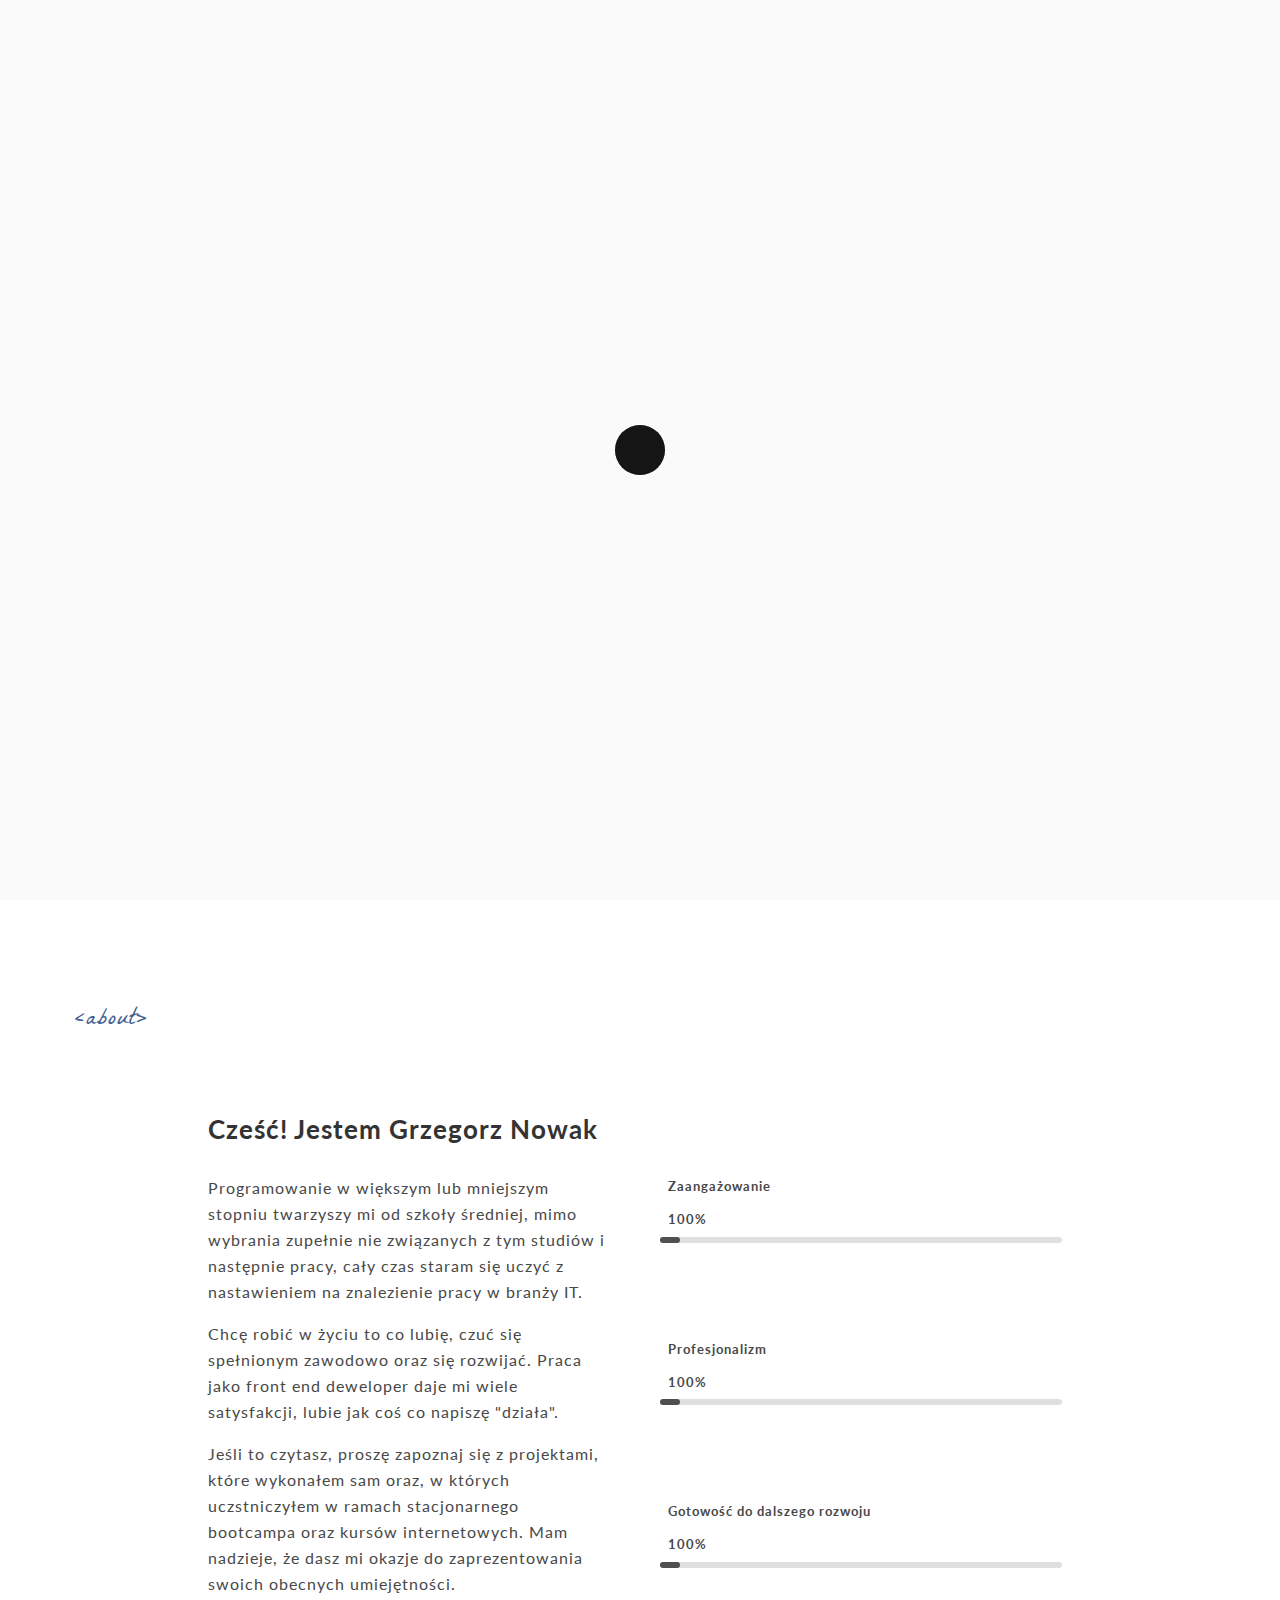
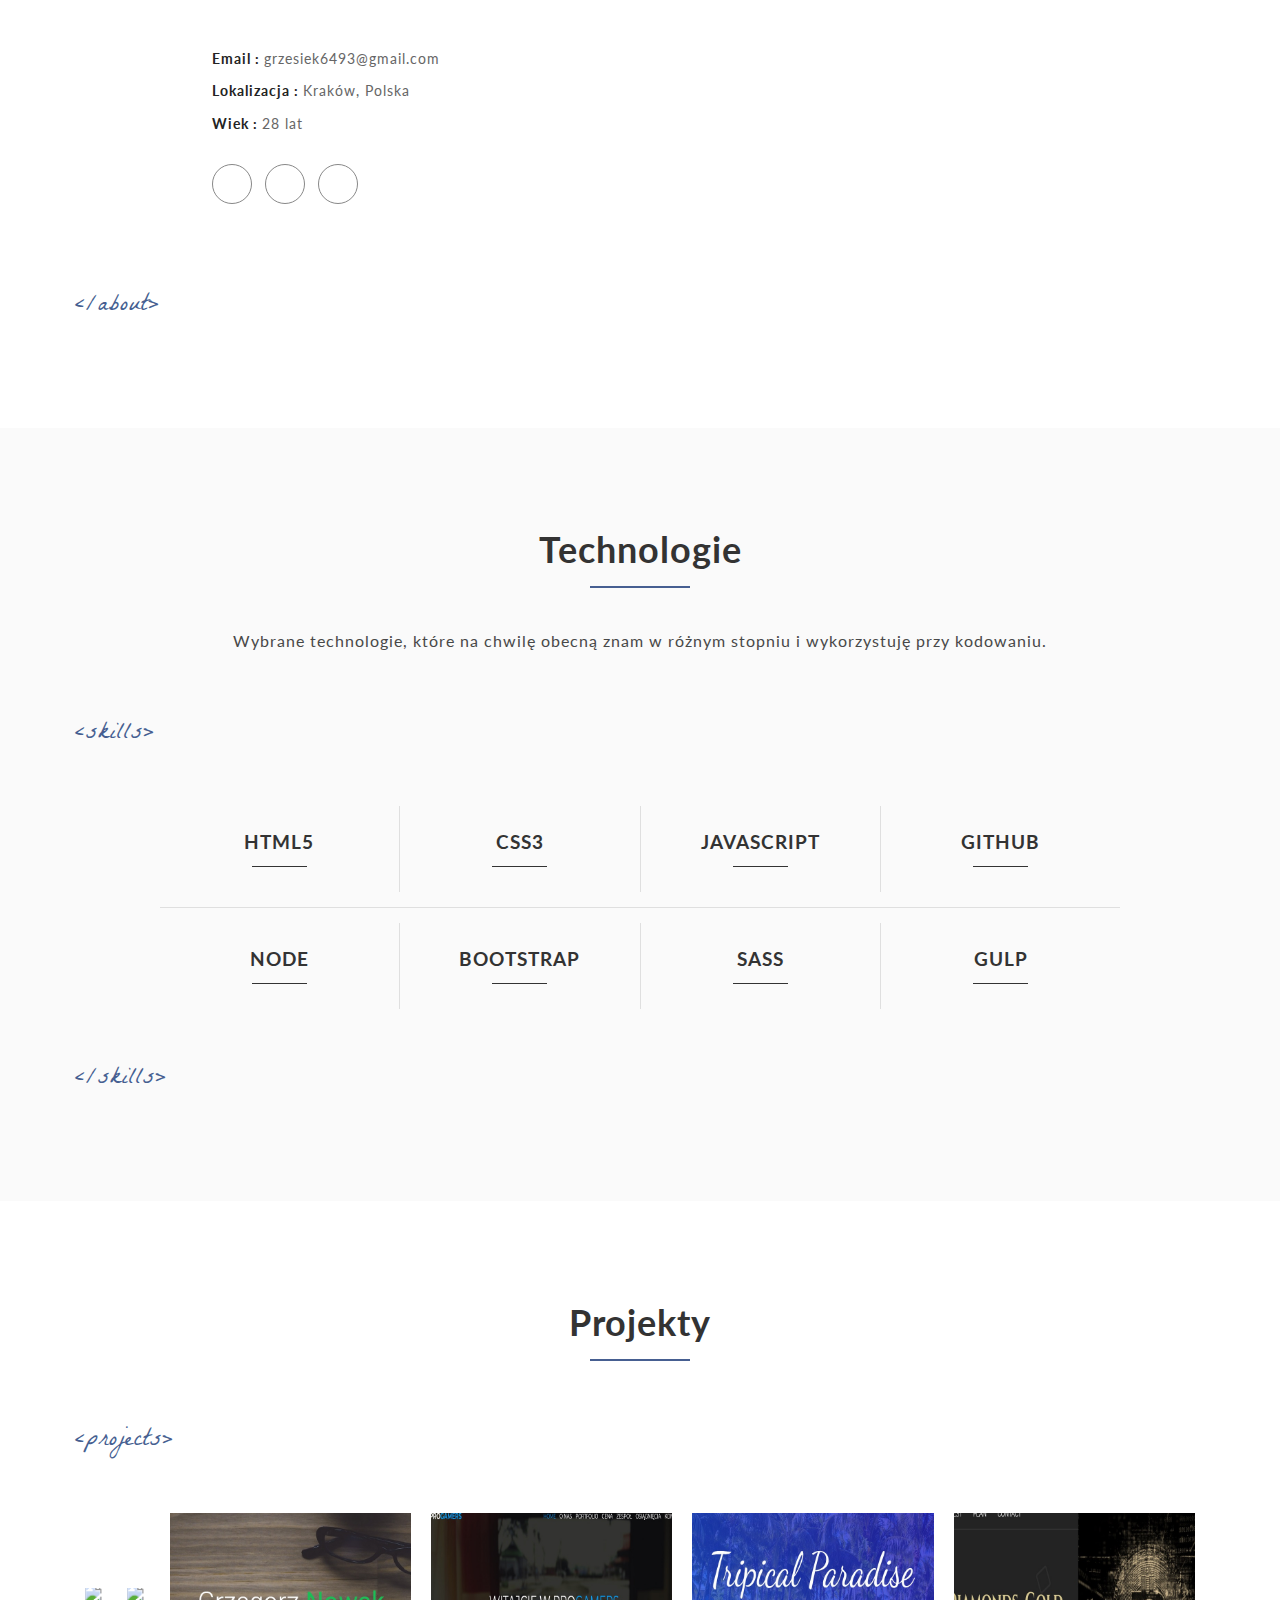
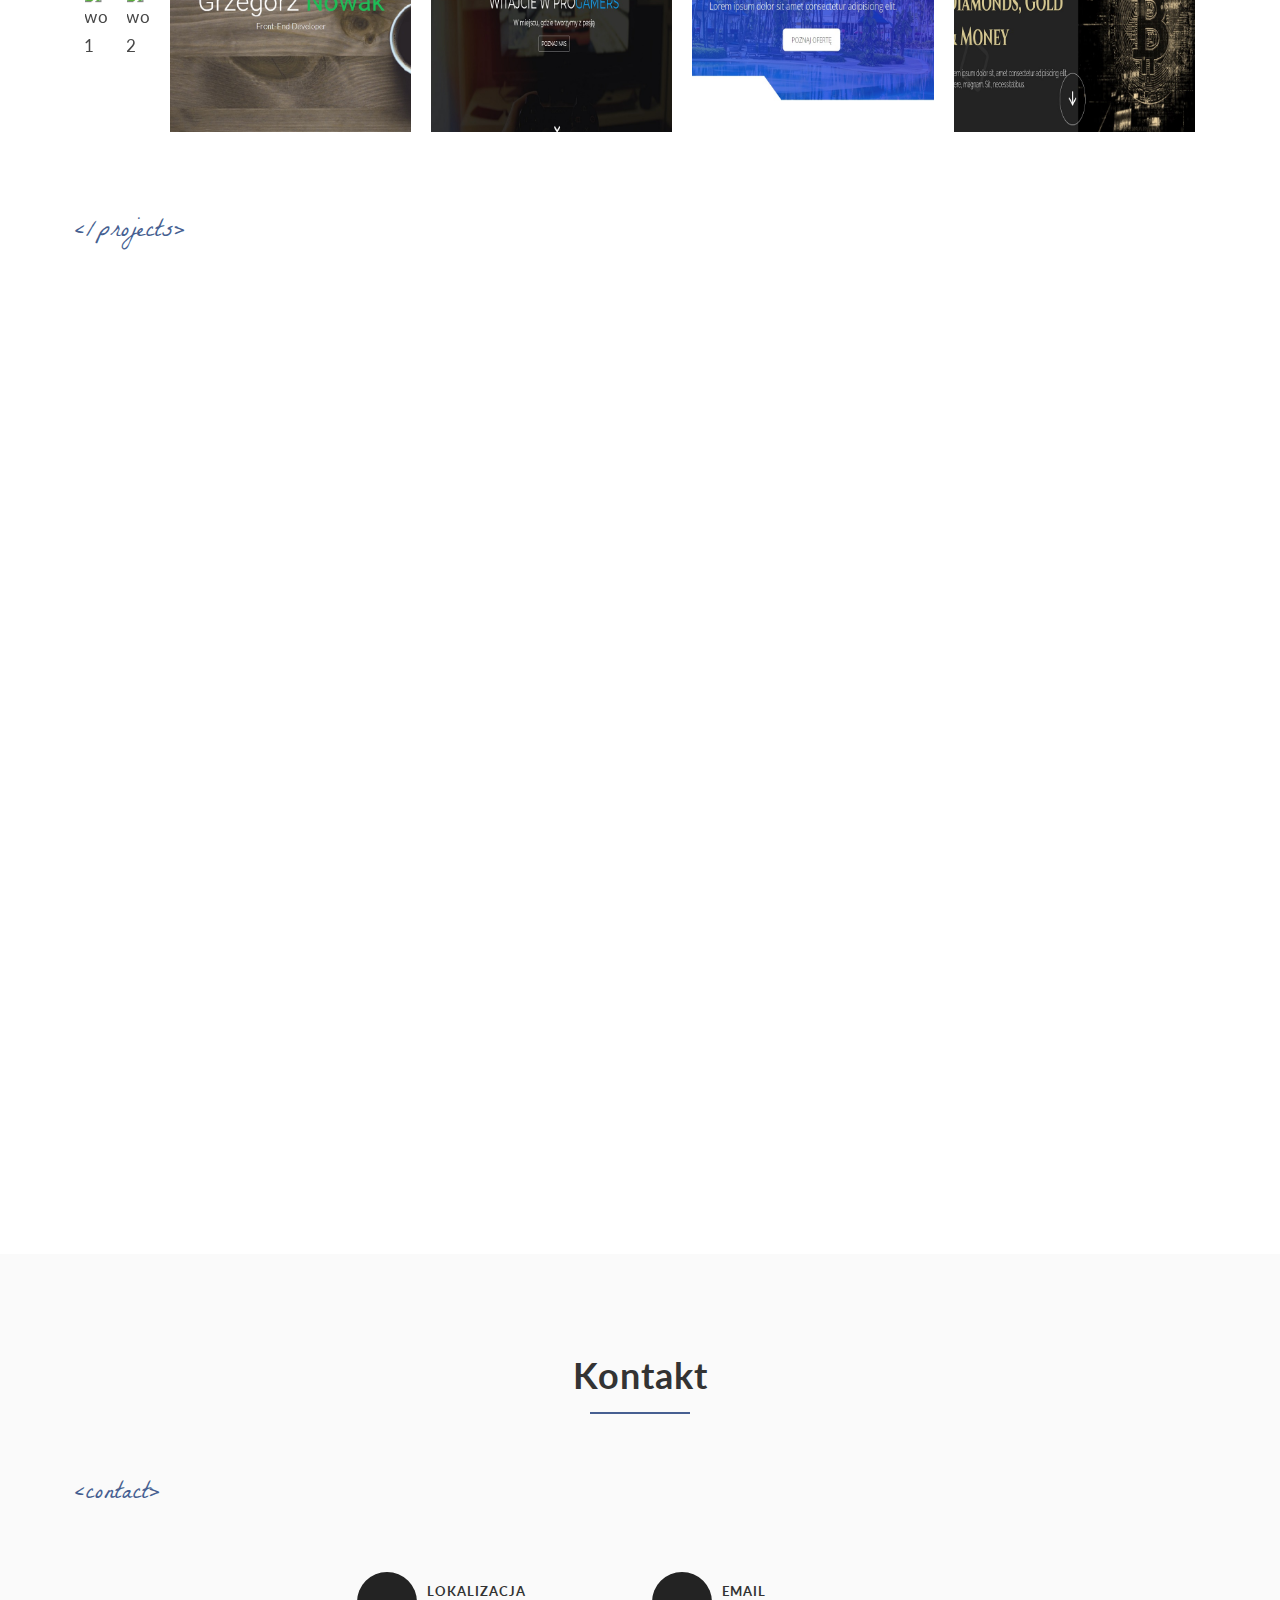
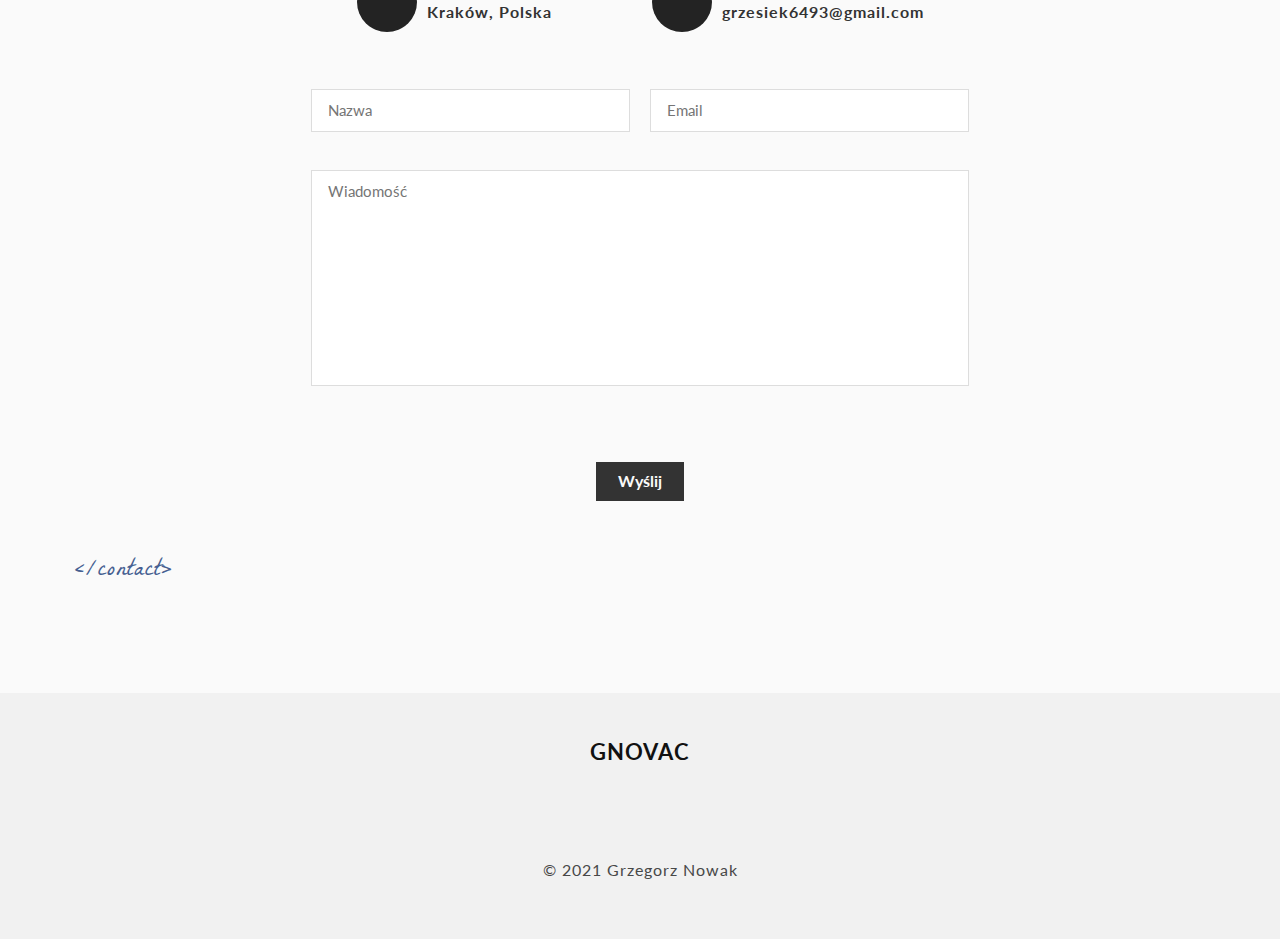
==== commit ea964f9a: "update1611" ====
--- a/index.html
+++ b/index.html
@@ -7,8 +7,8 @@
     <title>Grzegorz Nowak | Portfolio Front End Developer Kraków</title>
     <!--    Normalize CSS-->
     <link rel="stylesheet" href="css/normalize.css">
-    <!--    Lightbox styles-->
-    <link rel="stylesheet" href="css/lightbox.min.css">
+    <!--    slick styles-->
+    <link rel="stylesheet" type="text/css" href="//cdn.jsdelivr.net/npm/slick-carousel@1.8.1/slick/slick.css" />
     <!--    Custom styles-->
     <link rel="stylesheet" href="css/style.css">
     <!--    Responsive custom styles-->
@@ -104,7 +104,7 @@
                                         aria-hidden="true"></i> Email : </span>grzesiek6493@gmail.com</a></li>
                         <li><span><i class="fa fa-map-marker" aria-hidden="true"></i> Lokalizacja : </span>Kraków,
                             Polska</li>
-                        <li><span><i class="fa fa-calendar" aria-hidden="true"></i> Wiek : </span>27 lat</li>
+                        <li><span><i class="fa fa-calendar" aria-hidden="true"></i> Wiek : </span>28 lat</li>
                     </ul>
 
                     <ul class="social-list">
@@ -255,86 +255,79 @@
                 <div class="underline"></div>
             </div>
             <span class="tag1">&lt;projects&gt;</span>
-            <div class="portfolio-inner">
-                <div class="filtr-item">
-                    <div class="single-work">
-                        <a href="img/pax-template-image.jpg" data-lightbox="image-1"
-                            title="Zakodowany PSD na czystym HTML/CSS/jQuery -<a href='https://gnovac.github.io/psd-pax-template/'> Pax Template</a>">
+                <div class="carousel">
+                    <div class="carousel-item">
+                        <div class="single-work">
+                            <a href="https://gnovac.github.io/psd-pax-template/"></a>
                             <img class="effect" src="img/pax-template-image-min.jpg" alt="work-1">
                             <div class="work-overlay effect">
                                 <h3>Pax Template</h3>
                                 <p>Projekt HTML/CSS/JS/RWD</p>
                             </div>
-                        </a>
-                    </div>
-                </div>
-
-                <div class="filtr-item">
-                    <div class="single-work">
-                        <a href="img/bootstrap-project.jpg" data-lightbox="image-2"
-                            title="Projekt wykonany z wykorzystaniem bootstrapa -<a href='https://gnovac.github.io/akademia-108-bootstrap-project/'> Bootstrap Project</a>">
+                            </a>
+                        </div>
+                    </div>
+
+                    <div class="carousel-item">
+                        <div class="single-work">
+                            <a href='https://gnovac.github.io/akademia-108-bootstrap-project/'></a>
                             <img class="effect" src="img/bootstrap-project-min.jpg" alt="work-2">
                             <div class="work-overlay effect">
                                 <h3>Bootstrap Project</h3>
                                 <p>Projekt oparty o frameworka Bootstrap</p>
                             </div>
-                        </a>
-                    </div>
-                </div>
-
-                <div class="filtr-item">
-                    <div class="single-work">
-                        <a href="img/portfolio-project.jpg" data-lightbox="image-3"
-                            title="Projekt powstały na potrzeby bootcampa -<a href='https://gnovac.github.io/akademia-108-portfolio/'> Portfolio Project</a>">
+                            </a>
+                        </div>
+                    </div>
+
+                    <div class="carousel-item">
+                        <div class="single-work">
+                            <a href='https://gnovac.github.io/akademia-108-portfolio/'></a>
                             <img class="effect" src="img/portfolio-project-min.jpg" alt="work-3">
                             <div class="work-overlay effect">
                                 <h3>Portfolio Project</h3>
                                 <p>Projekt HTML/CSS/JS/RWD</p>
                             </div>
-                        </a>
-                    </div>
-                </div>
-
-                <div class="filtr-item">
-                    <div class="single-work">
-                        <a href="img/ProGamers.jpg" data-lightbox="image-4" title="Strona Bootstrapowa z kursu na Udemy -<a
-                                href='https://gnovac.github.io/ProGamers---Bootstrap---Udemy/'> ProGamers</a>">
+                            </a>
+                        </div>
+                    </div>
+
+                    <div class="carousel-item">
+                        <div class="single-work">
+                            <a href='https://gnovac.github.io/ProGamers---Bootstrap---Udemy/'></a>
                             <img class="effect" src="img/ProGamers-min.jpg" alt="work-4">
                             <div class="work-overlay effect">
                                 <h3>ProGamers</h3>
                                 <p>Strona Bootstrapowa z kursu na Udemy</p>
                             </div>
-                        </a>
-                    </div>
-                </div>
-
-                <div class="filtr-item">
-                    <div class="single-work">
-                        <a href="img/Tropical-Paradise.jpg" data-lightbox="image-5" title="Strona oparta na flexboxie z kursu na Udemy -<a
-                                href='https://gnovac.github.io/Tropical-Paradise---Flexbox---Udemy/'> Tropical
-                                Paradise</a>">
+                            </a>
+                        </div>
+                    </div>
+
+                    <div class="carousel-item">
+                        <div class="single-work">
+                            <a href='https://gnovac.github.io/Tropical-Paradise---Flexbox---Udemy/'></a>
                             <img class="effect" src="img/Tropical-Paradise-min.jpg" alt="work-2">
                             <div class="work-overlay effect">
                                 <h3>Tropical Paradise</h3>
                                 <p>Strona oparta na flexboxie z kursu na Udemy</p>
                             </div>
-                        </a>
-                    </div>
-                </div>
-
-                <div class="filtr-item">
-                    <div class="single-work">
-                        <a href="img/GRID BEM Page.jpg" data-lightbox="image-6" title="Strona oparta na GRID i BEM z kursu na Udemy -<a
-                                href='https://gnovac.github.io/BEM-GRID-Page-Udemy/'> Diamonds & Gold</a>">
+                            </a>
+                        </div>
+                    </div>
+
+                    <div class="carousel-item">
+                        <div class="single-work">
+                            <a href='https://gnovac.github.io/BEM-GRID-Page-Udemy/'></a>
                             <img class="effect" src="img/GRID BEM Page-min.jpg" alt="work-6">
                             <div class="work-overlay effect">
                                 <h3>Diamonds & Gold</h3>
                                 <p>Strona oparta na GRID i BEM z kursu na Udemy</p>
                             </div>
-                        </a>
-                    </div>
-                </div>
-            </div>
+                            </a>
+                        </div>
+                    </div>
+                </div>
             <span class="tag2">&lt;/projects&gt;</span>
         </div>
     </section>
@@ -428,14 +421,16 @@
     <!-- End Scroll To Top Button -->
 
     <!--    jQuery plugin-->
-    <script src="js/jquery-3.6.0.min.js"></script>
-    <!-- Lightbox JS file -->
-    <script src="js/lightbox.min.js"></script>
+    <script src="https://code.jquery.com/jquery-3.6.0.js"></script>
     <!--    Google Maps API key-->
     <script async defer
-        src="https://maps.googleapis.com/maps/api/js?key=AIzaSyAmDKKlSl6Ez7U0bsxIsTNcF_gkhjTlCxI&callback=initMap">
+        src="https://maps.googleapis.com/maps/api/js?key=AIzaSyBi0Eqkgr2CohjzfwN2uM0RhK30hluhdIY&callback=initMap">
     </script>
-    <!--    Custom js-->
+    <script type="text/javascript" src="//cdn.jsdelivr.net/npm/slick-carousel@1.8.1/slick/slick.min.js"></script>
+    <script src="js/slicksettings.js"></script>
+    <script src="js/typewriter.js"></script>
+    <script src="js/progressbars.js"></script>
+    <script src="js/googlemapsapi.js"></script>
     <script src="js/main.js"></script>
 </body>
 
--- a/css/style.css
+++ b/css/style.css
@@ -139,17 +139,16 @@
     text-transform: capitalize;
 }
 
-.section-title h2:after {
-    content: '';
-    position: absolute;
-    bottom: 0;
-    width: 60px;
+.underline {
+    margin: 0 auto;
+    margin-bottom: 40px;
+    width: 100px;
     height: 2px;
     background-color: #465f91;
 }
 
 .container {
-    padding: 100px 200px;
+    padding: 100px 75px;
 }
 
 
@@ -158,14 +157,30 @@
 ----------------------------------------*/
 
 .loader-con {
+    display: -webkit-box;
+    display: -ms-flexbox;
+    display: flex;
+    -webkit-box-pack: center;
+    -ms-flex-pack: center;
+    justify-content: center;
+    -webkit-box-align: center;
+    -ms-flex-align: center;
+    align-items: center;
     position: fixed;
+    z-index: 100;
+    width: 100vw;
+    height: 100vh;
+    visibility: hidden;
+    opacity: 0;
     top: 0;
-    left: 0;
-    width: 100%;
-    height: 100%;
     background-color: #fafafa;
     z-index: 99;
-
+    transition: opacity 0.4s ease-out, visibility 0.4s ease-out;
+}
+
+.show-preloader {
+    visibility: visible;
+    opacity: 1;
 }
 
 .double-bounce1,
@@ -175,13 +190,9 @@
     height: 50px;
     background-color: #444;
     opacity: 0.8;
-    top: 50%;
-    left: 50%;
     border-radius: 50%;
     -webkit-animation: sk-bounce 2.0s infinite ease-in-out;
     animation: sk-bounce 2.0s infinite ease-in-out;
-    -webkit-transform: translateY(-50%);
-    transform: translateY(-50%);
 }
 
 .double-bounce2 {
@@ -255,17 +266,17 @@
     transition: all .28s ease-in-out;
 }
 
-.main-nav .navbar > li > a:hover,
-.main-nav .navbar > li > a.active {
+.main-nav .navbar>li>a:hover,
+.main-nav .navbar>li>a.active {
     background-color: transparent;
 }
 
-.main-nav .navbar > li > a:hover:after,
-.main-nav .navbar > li > a.active:after {
+.main-nav .navbar>li>a:hover:after,
+.main-nav .navbar>li>a.active:after {
     width: 80%;
 }
 
-.main-nav .navbar > li > a:focus {
+.main-nav .navbar>li>a:focus {
     background-color: transparent;
 }
 
@@ -304,6 +315,83 @@
     color: #000;
 }
 
+/*****button in right corner to scroll up page*****/
+
+.scroll-up {
+    position: fixed;
+    font-size: 28px;
+    width: 46px;
+    height: 46px;
+    text-align: center;
+    line-height: 38px;
+    color: #fafafa;
+    border: 2px solid #333;
+    background-color: #333;
+    bottom: 25px;
+    right: 30px;
+    opacity: 0;
+    z-index: 60;
+}
+
+.scroll-up:focus {
+    color: #fff;
+}
+
+.scroll-up:hover {
+    background-color: transparent;
+    color: #333;
+}
+
+.show-up-btn {
+    opacity: 1;
+}
+
+/********MOBILE MENU********/
+
+.nav-container {
+    display: inline-block;
+    cursor: pointer;
+}
+
+.nav-container .bar1,
+.nav-container .bar2,
+.nav-container .bar3 {
+    width: 30px;
+    height: 3px;
+    border-radius: 1px;
+    background-color: #fff;
+    margin: 6px 0;
+    -webkit-transition: 0.4s;
+    transition: 0.4s;
+}
+
+.scroll .bar1,
+.scroll .bar2,
+.scroll .bar3 {
+    background-color: #000;
+}
+
+
+.change .bar1 {
+    -webkit-transform: rotate(-45deg) translate(-9px, 5px);
+    transform: rotate(-45deg) translate(-9px, 5px);
+}
+
+.change .bar2 {
+    opacity: 0;
+}
+
+.change .bar3 {
+    -webkit-transform: rotate(45deg) translate(-8px, -3px);
+    transform: rotate(45deg) translate(-8px, -3px);
+}
+
+/*checkbox for responsive navbar*/
+
+.main-nav .toggle {
+    display: none;
+}
+
 /*========================
            HOME
 =========================*/
@@ -314,8 +402,8 @@
     display: flex;
     -webkit-box-orient: vertical;
     -webkit-box-direction: normal;
-    -ms-flex-flow: column wrap;
-    flex-flow: column wrap;
+    -ms-flex-flow: column;
+    flex-flow: column;
     -webkit-box-pack: space-evenly;
     -ms-flex-pack: space-evenly;
     justify-content: space-evenly;
@@ -325,6 +413,7 @@
     background-image: url(../img/header-bg.jpg);
     background-position: center;
     background-size: cover;
+    background-attachment: fixed;
     width: 100%;
     height: 100%;
     color: #fff;
@@ -358,7 +447,7 @@
     -ms-flex-align: center;
     align-items: center;
     z-index: 10;
-    padding-top: 20vh;
+    padding: 15vh 0;
 }
 
 .main-header .header-content h1,
@@ -371,6 +460,7 @@
     color: #fff;
     font-size: 50px;
     margin: 36px 0 22px;
+    text-align: center;
 }
 
 .main-header .header-content h1 span {
@@ -382,6 +472,7 @@
     color: #e2e2e2;
     text-transform: uppercase;
     margin: 10px 0;
+    text-align: center;
 }
 
 .avatar-hero img {
@@ -400,14 +491,15 @@
 }
 
 .scroll-downs {
-    z-index: 100;
+    z-index: 50;
+    margin: 5px;
 }
 
 .scroll-downs .mousey {
     cursor: pointer;
     width: 3px;
-    padding: 10px 15px;
-    height: 35px;
+    padding: 5px 10px;
+    height: 28px;
     border: 2px solid #fff;
     border-radius: 25px;
     opacity: 0.75;
@@ -417,8 +509,8 @@
 
 .scroll-downs .mousey .scroller {
     width: 3px;
-    height: 10px;
-    border-radius: 25%;
+    height: 5px;
+    border-radius: 50%;
     background-color: #fff;
     -webkit-animation-name: scroll;
     animation-name: scroll;
@@ -542,7 +634,6 @@
 
 .progress-cont {
     display: inline-block;
-    float: right;
     margin-right: 10px;
 }
 
@@ -572,11 +663,11 @@
 }
 
 #skills .section-title h2:after {
-    left: 43.5%;
+    left: 44%;
 }
 
 .skills-inner {
-    width: 75%;
+    width: 85%;
     margin-left: auto;
     margin-right: auto;
     display: -webkit-box;
@@ -602,12 +693,14 @@
     flex: 1 1 20%;
 }
 
-.single-service.bordered {
+.single-service.css3-box,
+.single-service.bootstrap-box {
     border-right: 1px solid #dfdfdf;
     border-left: 1px solid #dfdfdf;
 }
 
-.single-service.bordered-right {
+.single-service.javascript-box,
+.single-service.sass-box {
     border-right: 1px solid #dfdfdf;
 }
 
@@ -618,26 +711,25 @@
     background: #dfdfdf;
 }
 
-.single-service figure .fa {
-    font-size: 50px;
+.single-service figure .fab {
+    font-size: 70px;
     line-height: 70px;
-    width: 41px;
-}
-
-.single-service:hover figure .fa {
-    -webkit-transform: rotateY(360deg);
+    transition: transform 1s, color .5s;
+}
+
+.single-service:hover figure .fab {
     transform: rotateY(360deg);
 }
 
-.single-service:hover figure .icon-html5-alt {
+.single-service:hover figure .fa-html5 {
     color: #e52626;
 }
 
-.single-service:hover figure .icon-css3-alt {
+.single-service:hover figure .fa-css3-alt {
     color: #3a99db;
 }
 
-.single-service:hover figure .icon-javascript-alt {
+.single-service:hover figure .fa-js-square {
     color: #d6ba32;
 }
 
@@ -645,31 +737,20 @@
     color: #58297b;
 }
 
-.single-service figure .icon-jquery {
-    width: auto;
-}
-
-.single-service:hover figure .icon-jquery {
+
+.single-service:hover figure .fa-node-js {
     color: #1169ae;
 }
 
-.single-service figure .icon-bootstrap {
-    width: auto;
-}
-
-.single-service:hover figure .icon-bootstrap {
+.single-service:hover figure .fa-bootstrap {
     color: #542748;
 }
 
-.single-service:hover figure .icon-sass {
+.single-service:hover figure .fa-sass {
     color: #cc6599;
 }
 
-.single-service figure .icon-wordpress {
-    width: auto;
-}
-
-.single-service:hover figure .icon-wordpress {
+.single-service:hover figure .fa-gulp {
     color: #00759d;
 }
 
@@ -701,74 +782,58 @@
     background-color: #fff;
 }
 
-.portfolio-inner {
-    display: -webkit-box;
-    display: -ms-flexbox;
+#portfolio .section-title h2:after {
+    left: 43%;
+}
+
+.carousel {
     display: flex;
-    -webkit-box-orient: horizontal;
-    -webkit-box-direction: normal;
-    -ms-flex-flow: row wrap;
-    flex-flow: row wrap;
-    -webkit-box-pack: center;
-    -ms-flex-pack: center;
-    justify-content: center;
-    -webkit-box-align: center;
-    -ms-flex-align: center;
+    flex-direction: row;
     align-items: center;
 }
 
-#portfolio .section-title h2:after {
-    left: 42.5%;
-}
-
-.filtr-item {
-    padding-right: 15px;
-    padding-left: 15px;
-    width: 30%;
-}
-
-#work-list {
-    margin-bottom: 40px;
-}
-
-#work-list li {
-    display: inline-block;
-    text-transform: uppercase;
-    font-size: 14px;
-    font-weight: 700;
-}
-
-#work-list li .filter {
+.slick-arrow {
+    margin: 10px;
+    cursor: pointer;
+    background: none;
+    border: none;
+}
+
+.slick-arrow i {
+    font-size: 2.5em;
+    transition: color .2s;
+}
+
+.slick-arrow:hover i {
+    color: #333;
+}
+
+
+.carousel-item {
+    margin: 0 10px;
     position: relative;
-    margin: 4px 8px;
-}
-
-#work-list li .filter:after {
-    content: '';
-    position: absolute;
-    bottom: calc(50% - 1px);
-    left: 0;
-    width: 0;
-    height: 1px;
-    background-color: #484848;
-    -webkit-transition: width .24s ease-out;
-    transition: width .24s ease-out;
-}
-
-#work-list li .filter:hover:after,
-#work-list li .filter-active:after {
-    width: 100%;
+    overflow: hidden;
+    cursor: pointer;
 }
 
 .single-work {
     position: relative;
     overflow: hidden;
     margin-bottom: 30px;
+    cursor: pointer;
+}
+
+.single-work a {
+    position: absolute;
+    width: 100%;
+    height: 100%;
+    z-index: 1000;
 }
 
 .single-work img {
     -webkit-transform: scale(1.1);
     transform: scale(1.1);
+    width: 100%;
 }
 
 .single-work:hover img {
@@ -785,6 +850,7 @@
     left: 8px;
     opacity: 0;
     background-color: rgba(0, 0, 0, 0.8);
+    z-index: 10;
 }
 
 .work-overlay:after {
@@ -820,7 +886,6 @@
 
 
 
-
 /*========================
            CONTACT
 =========================*/
@@ -836,7 +901,7 @@
 }
 
 #contact .section-title h2:after {
-    left: 44%;
+    left: 46%;
 }
 
 .contact-item {
@@ -914,16 +979,34 @@
     margin-right: auto;
 }
 
-input[type="text"],
-input[type="email"] {
+.c-name,
+.c-email,
+.c-msg {
+    display: -webkit-box;
+    display: -ms-flexbox;
+    display: flex;
+    -webkit-box-orient: vertical;
+    -webkit-box-direction: normal;
+    -ms-flex-flow: column;
+    flex-flow: column;
+}
+
+.c-name,
+.c-email {
     -webkit-box-flex: 1;
     -ms-flex: 1 1 40%;
     flex: 1 1 40%;
 }
 
+.c-msg {
+    -webkit-box-flex: 1;
+    -ms-flex: 1 1 100%;
+    flex: 1 1 100%;
+}
+
 input,
 textarea {
-    margin: 10px;
+    margin: 0 10px;
 }
 
 .input-field {
@@ -936,7 +1019,6 @@
 textarea.input-field {
     height: 190px;
     resize: none;
-    width: 100%;
 }
 
 .name-error,
@@ -959,7 +1041,6 @@
 }
 
 #form-message {
-    float: left;
     width: 100%;
 }
 
@@ -1000,8 +1081,8 @@
     -webkit-box-align: center;
     -ms-flex-align: center;
     align-items: center;
-    padding-top: 60px;
-    padding-bottom: 60px;
+    padding-top: 40px;
+    padding-bottom: 40px;
     text-align: center;
     background-color: #f1f1f1;
 }
@@ -1024,7 +1105,7 @@
 }
 
 .footer-social-list li a {
-    font-size: 17px;
+    font-size: 25px;
     color: #434343;
     margin: 0 9px;
 }
@@ -1040,37 +1121,6 @@
     text-align: center;
 }
 
-.scroll-up {
-    position: fixed;
-    font-size: 28px;
-    width: 46px;
-    height: 46px;
-    text-align: center;
-    line-height: 38px;
-    color: #fafafa;
-    border: 2px solid #333;
-    background-color: #333;
-    bottom: 25px;
-    right: 30px;
-    opacity: 0;
-    z-index: 60;
-}
-
-.scroll-up:focus {
-    color: #fff;
-}
-
-.scroll-up:hover {
-    background-color: transparent;
-    color: #333;
-}
-
-.show-up-btn {
-    opacity: 1;
-}
-
-
-
 
 /*----------------------------------------
 keyframes animation
@@ -1079,11 +1129,13 @@
 /* PreLoader Animations*/
 
 @-webkit-keyframes sk-bounce {
+
     0%,
     100% {
         -webkit-transform: scale(0.0);
         transform: scale(0.0);
     }
+
     50% {
         -webkit-transform: scale(1.0);
         transform: scale(1.0);
@@ -1091,11 +1143,13 @@
 }
 
 @keyframes sk-bounce {
+
     0%,
     100% {
         -webkit-transform: scale(0.0);
         transform: scale(0.0);
     }
+
     50% {
         -webkit-transform: scale(1.0);
         transform: scale(1.0);
@@ -1106,20 +1160,24 @@
 /*typewriter blinking cursor animation*/
 
 @-webkit-keyframes dash {
+
     0%,
     100% {
         color: transparent;
     }
+
     50% {
         color: #bfbfbf;
     }
 }
 
 @keyframes dash {
+
     0%,
     100% {
         color: transparent;
     }
+
     50% {
         color: #bfbfbf;
     }
@@ -1133,11 +1191,13 @@
     0% {
         opacity: 0;
     }
+
     10% {
         -webkit-transform: translateY(0);
         transform: translateY(0);
         opacity: 1;
     }
+
     100% {
         -webkit-transform: translateY(15px);
         transform: translateY(15px);
@@ -1149,14 +1209,16 @@
     0% {
         opacity: 0;
     }
+
     10% {
         -webkit-transform: translateY(0);
         transform: translateY(0);
         opacity: 1;
     }
+
     100% {
         -webkit-transform: translateY(15px);
         transform: translateY(15px);
         opacity: 0;
     }
-}
+}--- a/css/responsive.css
+++ b/css/responsive.css
@@ -0,0 +1,243 @@
+/*RWD 1200px - 922px - 768px - 520px - 360px*/
+
+/*BIG SCREENS*/
+
+@media all and (max-width:1200px) {
+    .about-inner {
+        -webkit-box-orient: vertical;
+        -webkit-box-direction: normal;
+        -ms-flex-flow: column;
+        flex-flow: column;
+        width: 100%
+    }
+
+    #skills .section-title h2:after {
+        left: 40%
+    }
+
+    #portfolio .section-title h2:after {
+        left: 39%
+    }
+
+    #contact .section-title h2:after {
+        left: 43%;
+    }
+
+    .features-section {
+        width: 90%;
+        margin-bottom: 0;
+    }
+
+    .skills-inner {
+        width: 70%;
+    }
+
+    .single-service {
+        -webkit-box-flex: 1;
+        -ms-flex: 1 1 40%;
+        flex: 1 1 40%;
+    }
+
+
+    .single-service.css3-box {
+        border-right: none;
+        border-bottom: 1px solid #dfdfdf;
+    }
+
+    .single-service.html5-box {
+        border-bottom: 1px solid #dfdfdf;
+    }
+
+    .services-separator {
+        display: none;
+    }
+
+    .single-service.jquery-box {
+        border-top: 1px solid #dfdfdf;
+        border-bottom: 1px solid #dfdfdf;
+    }
+
+    .single-service.bootstrap-box {
+        border-top: 1px solid #dfdfdf;
+        border-bottom: 1px solid #dfdfdf;
+        border-right: none;
+    }
+
+    
+    #contact-form {
+        width: 80%;
+    }
+}
+
+/*MEDIUM SCREENS*/
+
+@media all and (max-width:922px) {
+
+    .main-nav .toggle {
+        display: block;
+        margin-top: 8px;
+        margin-right: 15px;
+        background-color: transparent;
+        border: 1px solid transparent;
+        border-radius: 4px;
+    }
+
+    .main-nav ul {
+        width: 100%;
+        margin: 0;
+        padding: 0;
+        display: none;
+        text-align: left;
+    }
+
+    .main-nav .navbar li {
+        display: block;
+        text-align: center;
+    }
+
+    .main-nav .navbar li a:after {
+        left: 45%;
+    }
+
+    .main-nav .navbar > li > a:hover:after,
+    .main-nav .navbar > li > a.active:after {
+        width: 10%;
+    }
+
+    .avatar-hero img {
+        width: 130px;
+        height: 130px;
+    }
+
+    .main-header .header-content h1 {
+        font-size: 36px;
+    }
+
+    .main-header .header-content h2 {
+        font-size: 20px;
+    }
+
+    #skills .section-title h2:after {
+        left: 37%
+    }
+
+    #portfolio .section-title h2:after {
+        left: 34%
+    }
+
+    #contact .section-title h2:after {
+        left: 40%;
+    }
+
+    .filtr-item {
+        width: 70%;
+    }
+
+    .contact-item {
+        -webkit-box-orient: vertical;
+        -webkit-box-direction: normal;
+        -ms-flex-flow: column;
+        flex-flow: column;
+    }
+
+    .contact-item .c-data {
+        margin: 0;
+        width: 280px;
+    }
+
+}
+
+/*SMALL SCREENS*/
+
+@media all and (max-width:768px) {
+    .single-service {
+        -webkit-box-flex: 1;
+        -ms-flex: 1 1 100%;
+        flex: 1 1 100%;
+    }
+
+    .single-service.html5-box,
+    .single-service.css3-box,
+    .single-service.javascript-box,
+    .single-service.jquery-box,
+    .single-service.github-box,
+    .single-service.bootstrap-box,
+    .single-service.sass-box,
+    .single-service.wordpress-box {
+        border-right: none;
+        border-left: none;
+        border-top: none;
+        border-bottom: none;
+    }
+
+    #skills .section-title h2:after {
+        left: 34%
+    }
+
+    #portfolio .section-title h2:after {
+        left: 30%
+    }
+
+    #contact .section-title h2:after {
+        left: 38%;
+    }
+
+    .filtr-item {
+        width: 90%;
+    }
+
+    #contact-form {
+        width: 100%;
+    }
+
+}
+
+/*EXTRA SMALL SCREENS*/
+
+@media all and (max-width:520px) {
+
+    .container {
+        padding: 100px 20px;
+    }
+
+    .main-nav .navbar li a:after {
+        left: 40%;
+    }
+
+    .main-nav .navbar > li > a:hover:after,
+    .main-nav .navbar > li > a.active:after {
+        width: 20%;
+    }
+
+
+    #skills .section-title h2:after {
+        left: 28%
+    }
+
+    #portfolio .section-title h2:after {
+        left: 23%
+    }
+
+    #contact .section-title h2:after {
+        left: 33%;
+    }
+
+    .filtr-item {
+        width: 100%;
+    }
+
+}
+
+@media all and (max-width:360px) {
+    #skills .section-title h2:after {
+        left: 20%
+    }
+
+    #portfolio .section-title h2:after {
+        left: 16%
+    }
+
+    #contact .section-title h2:after {
+        left: 29%;
+    }
+}
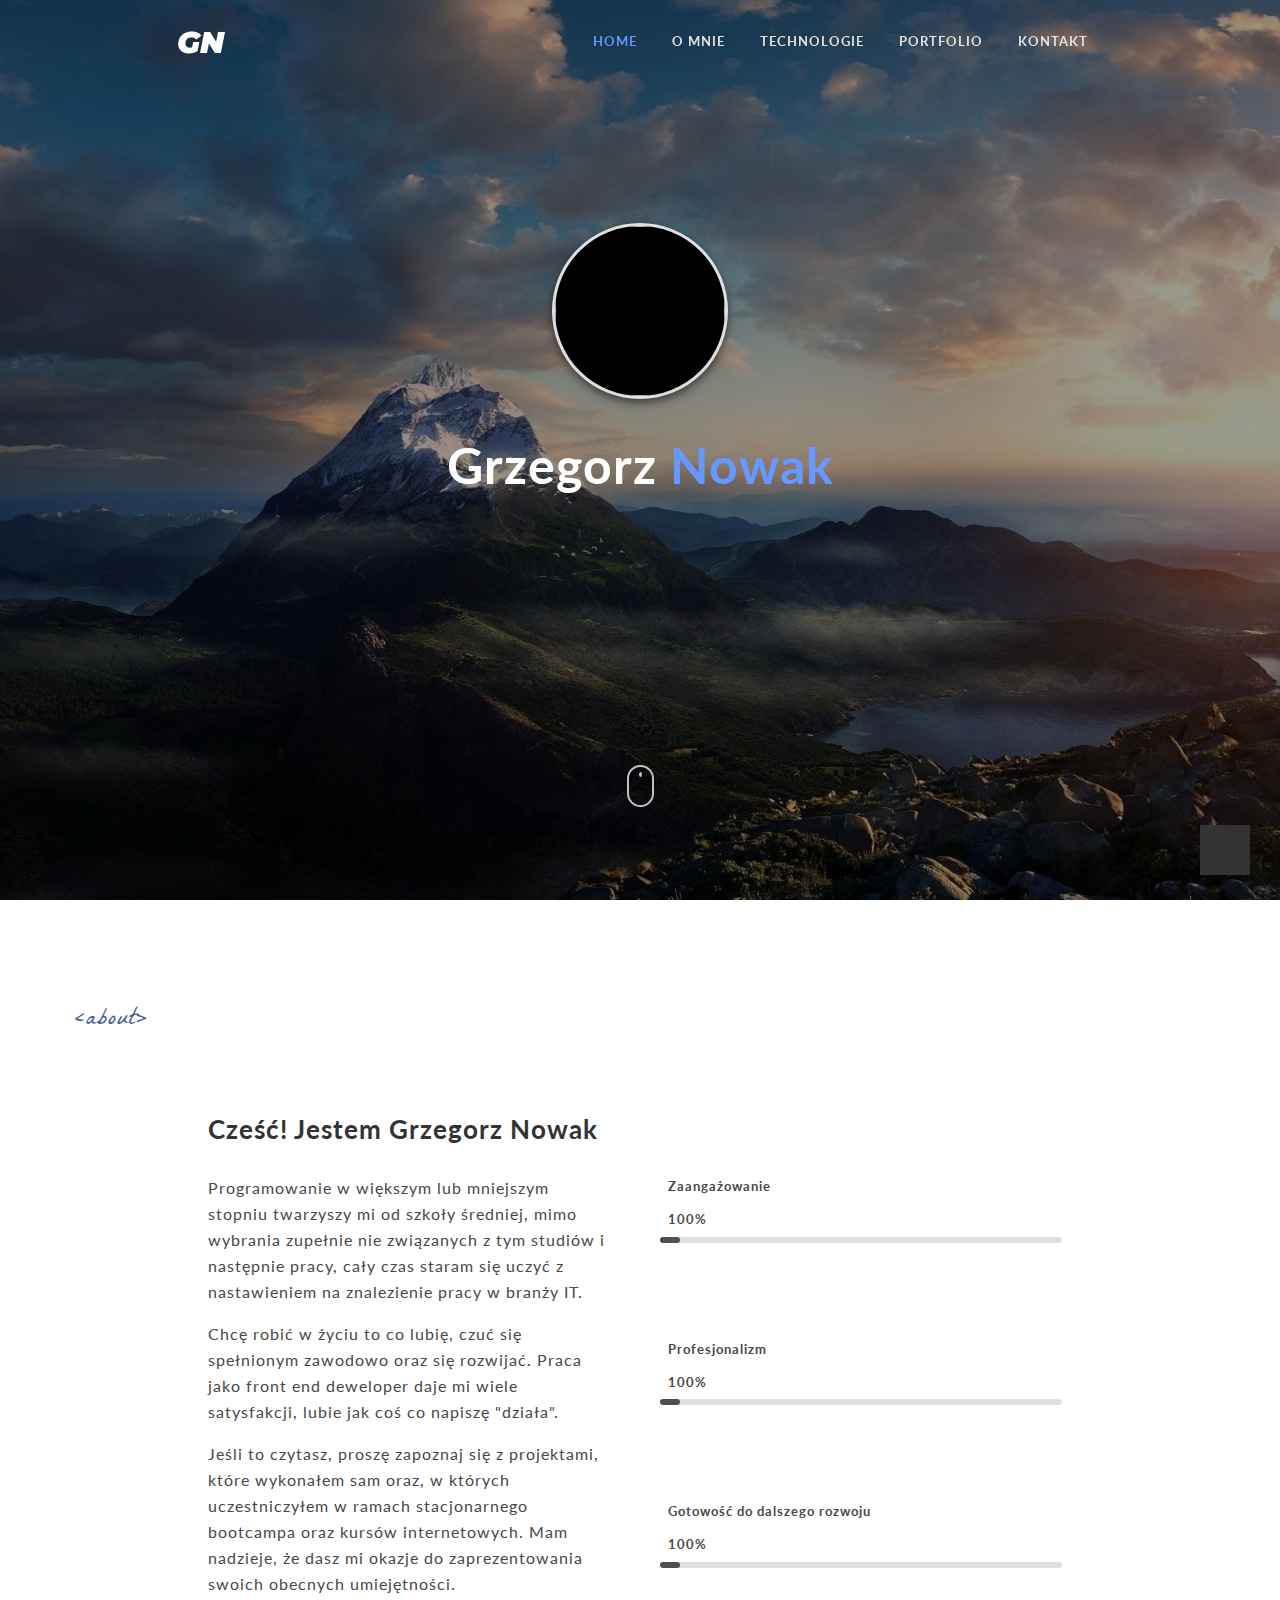
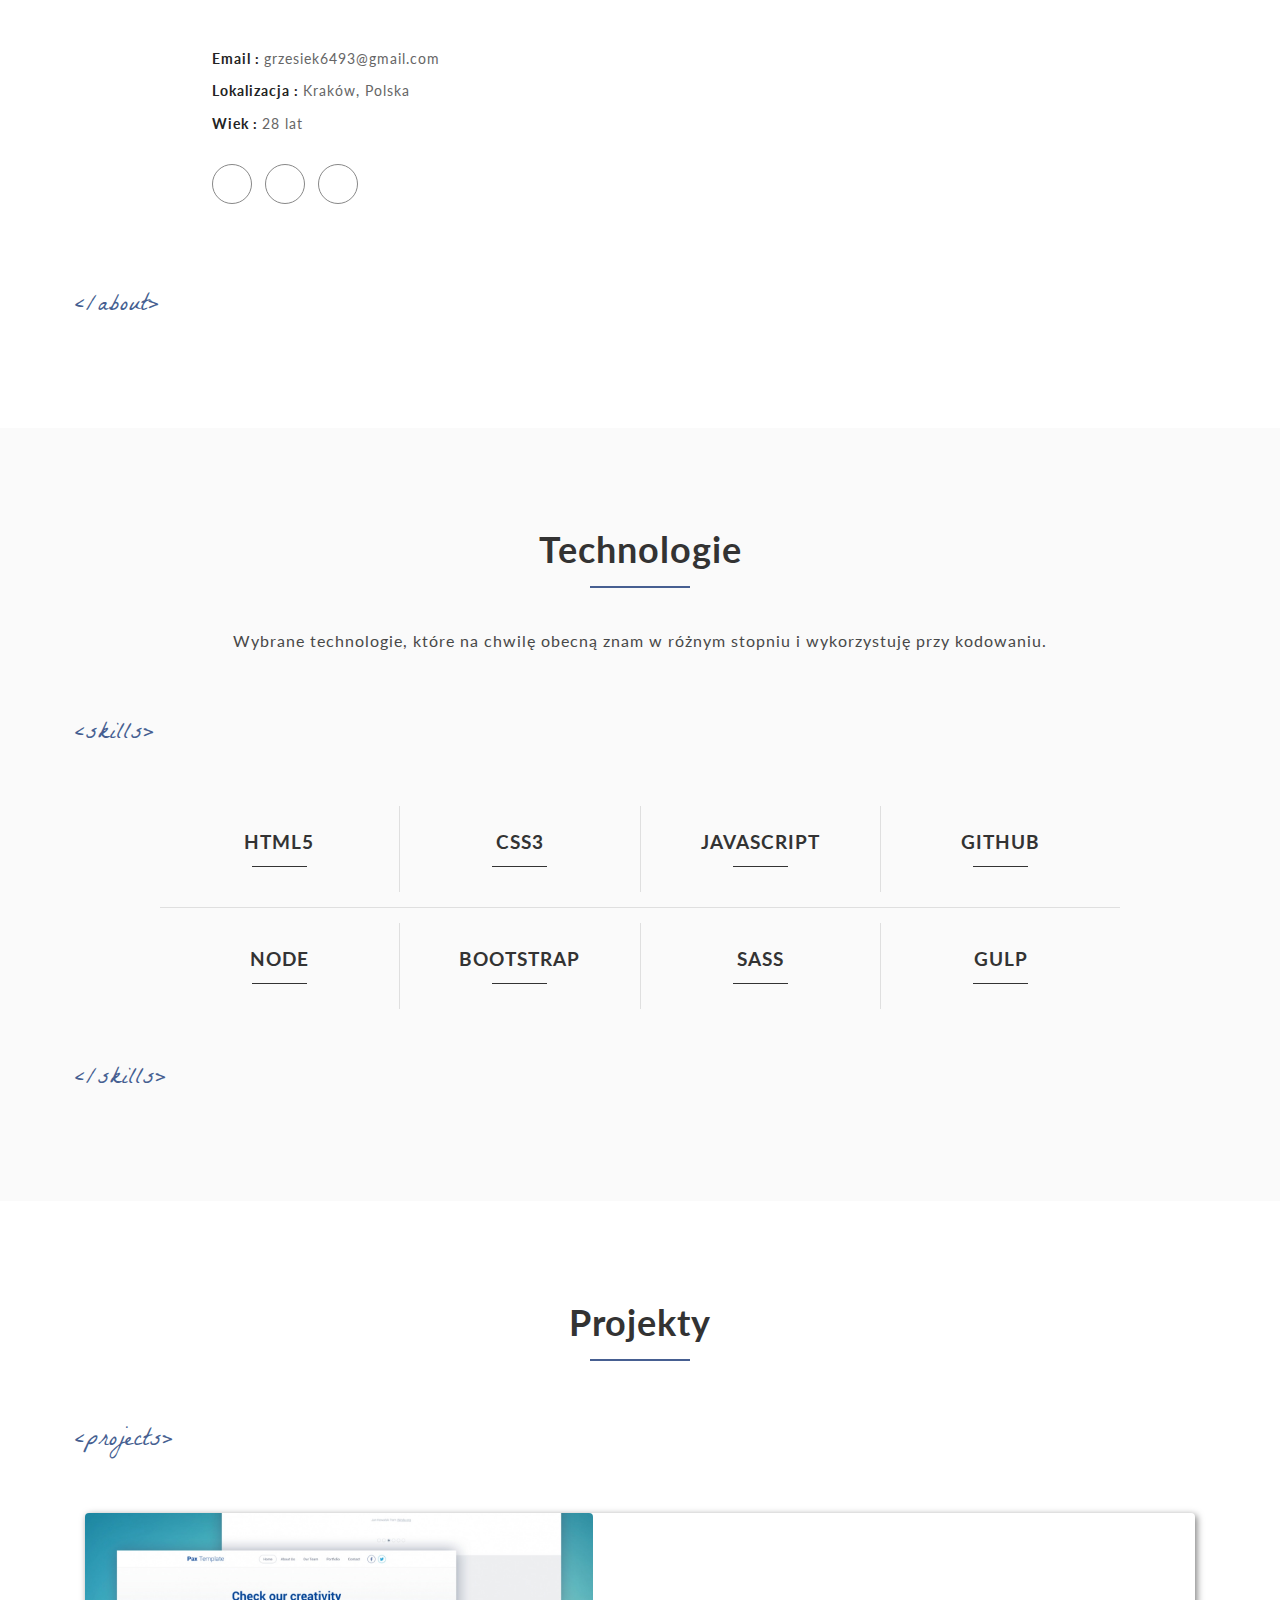
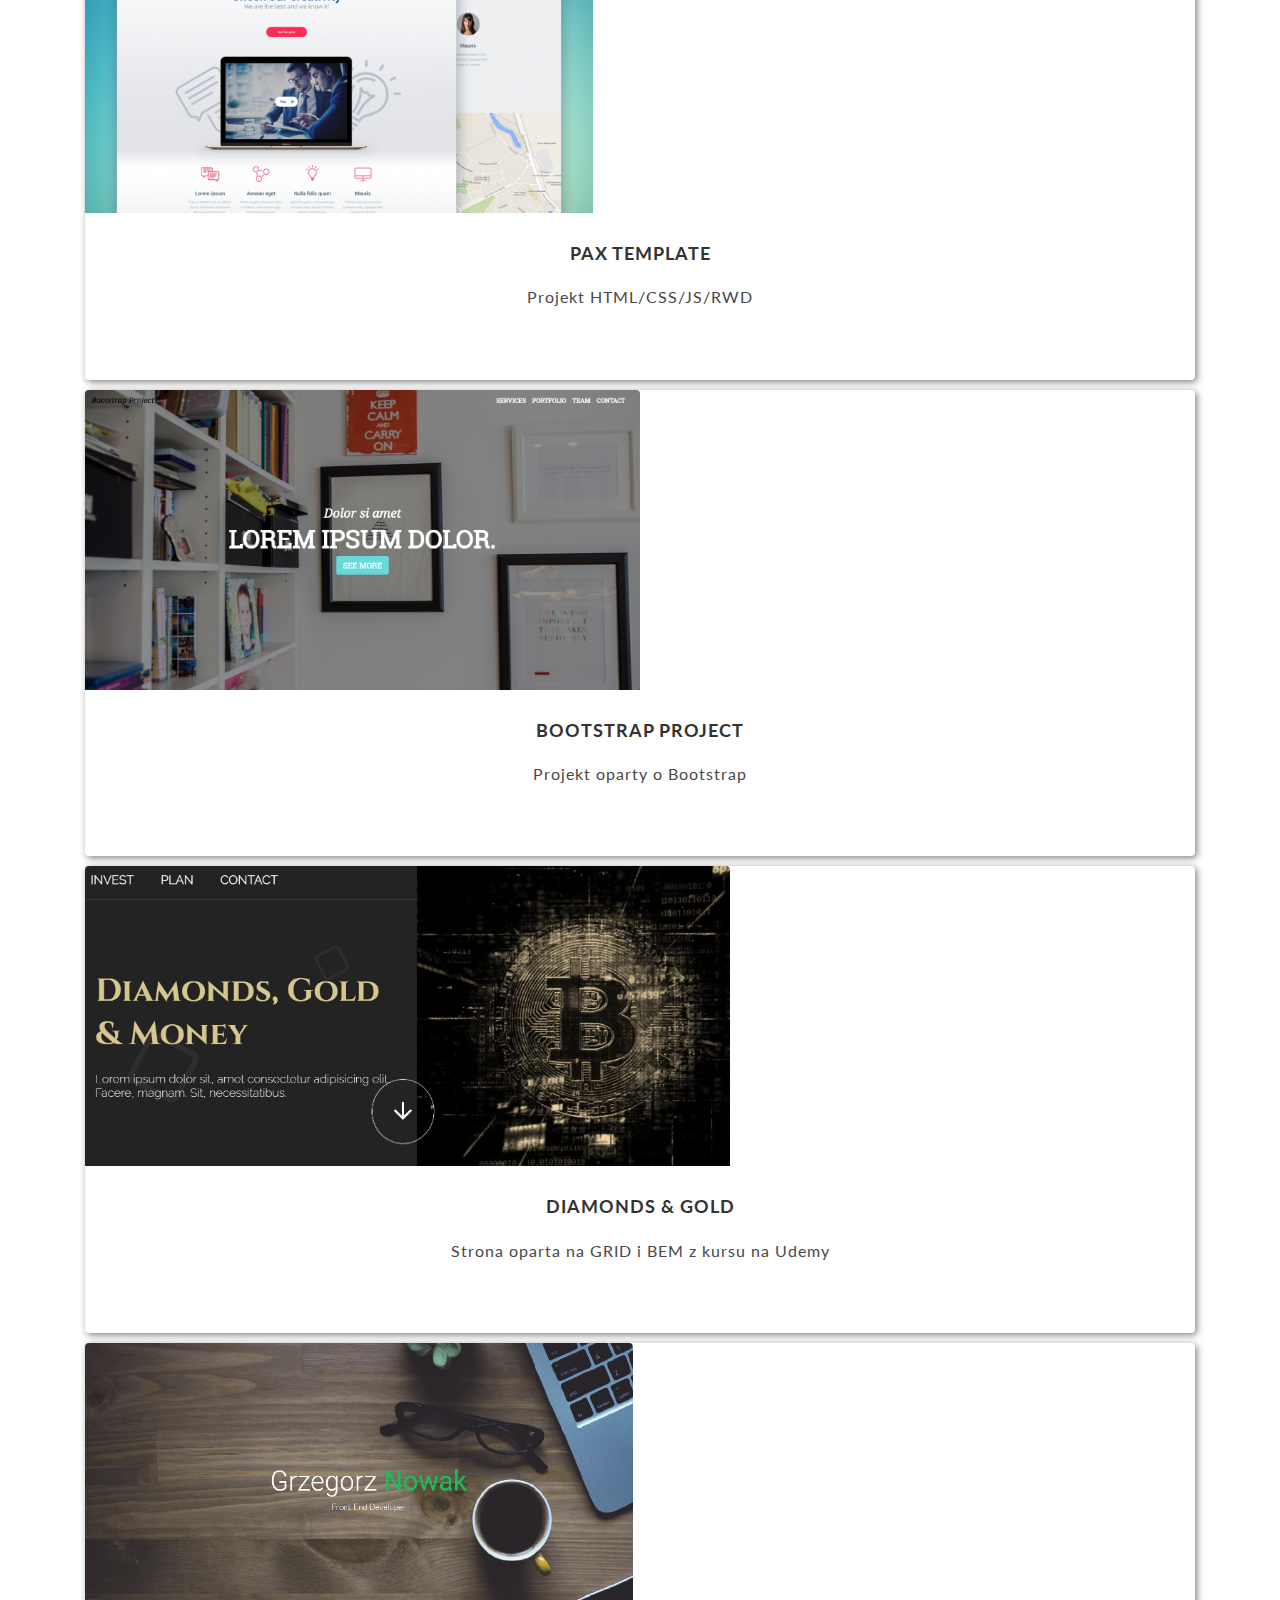
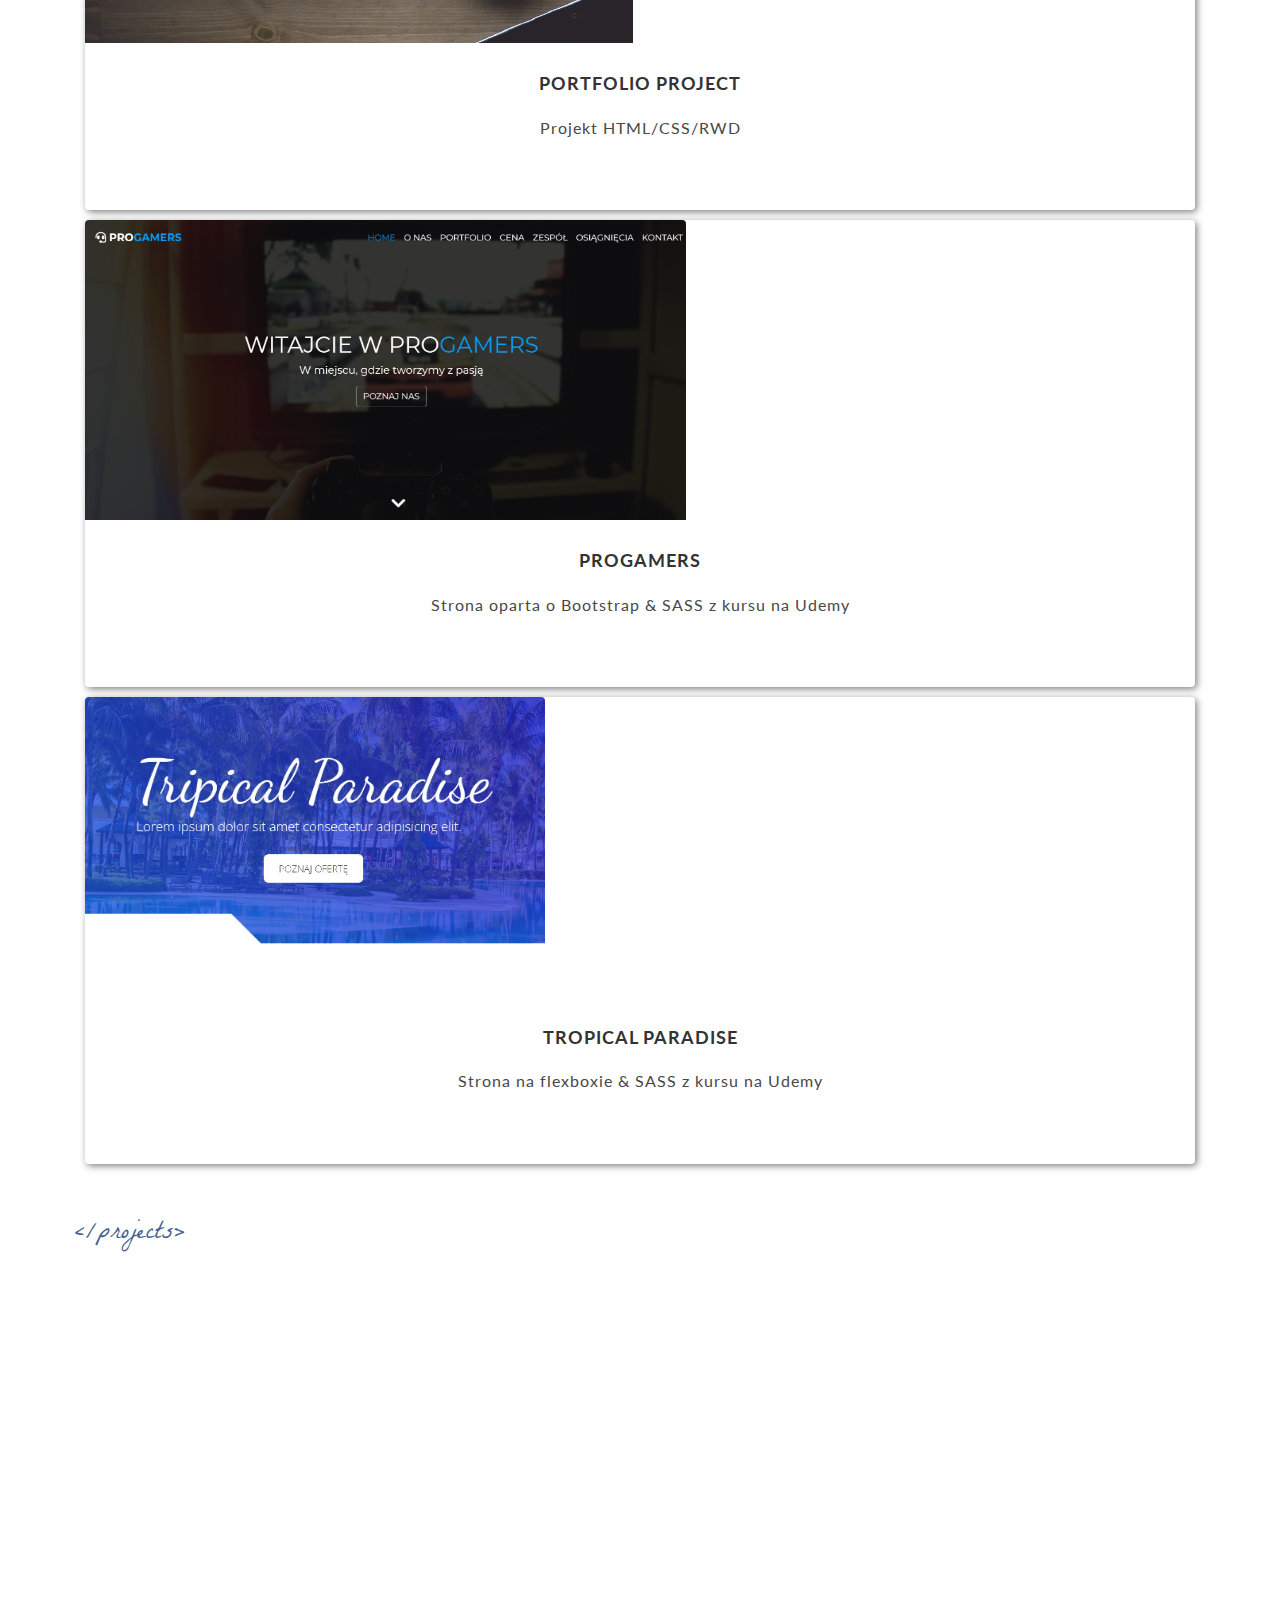
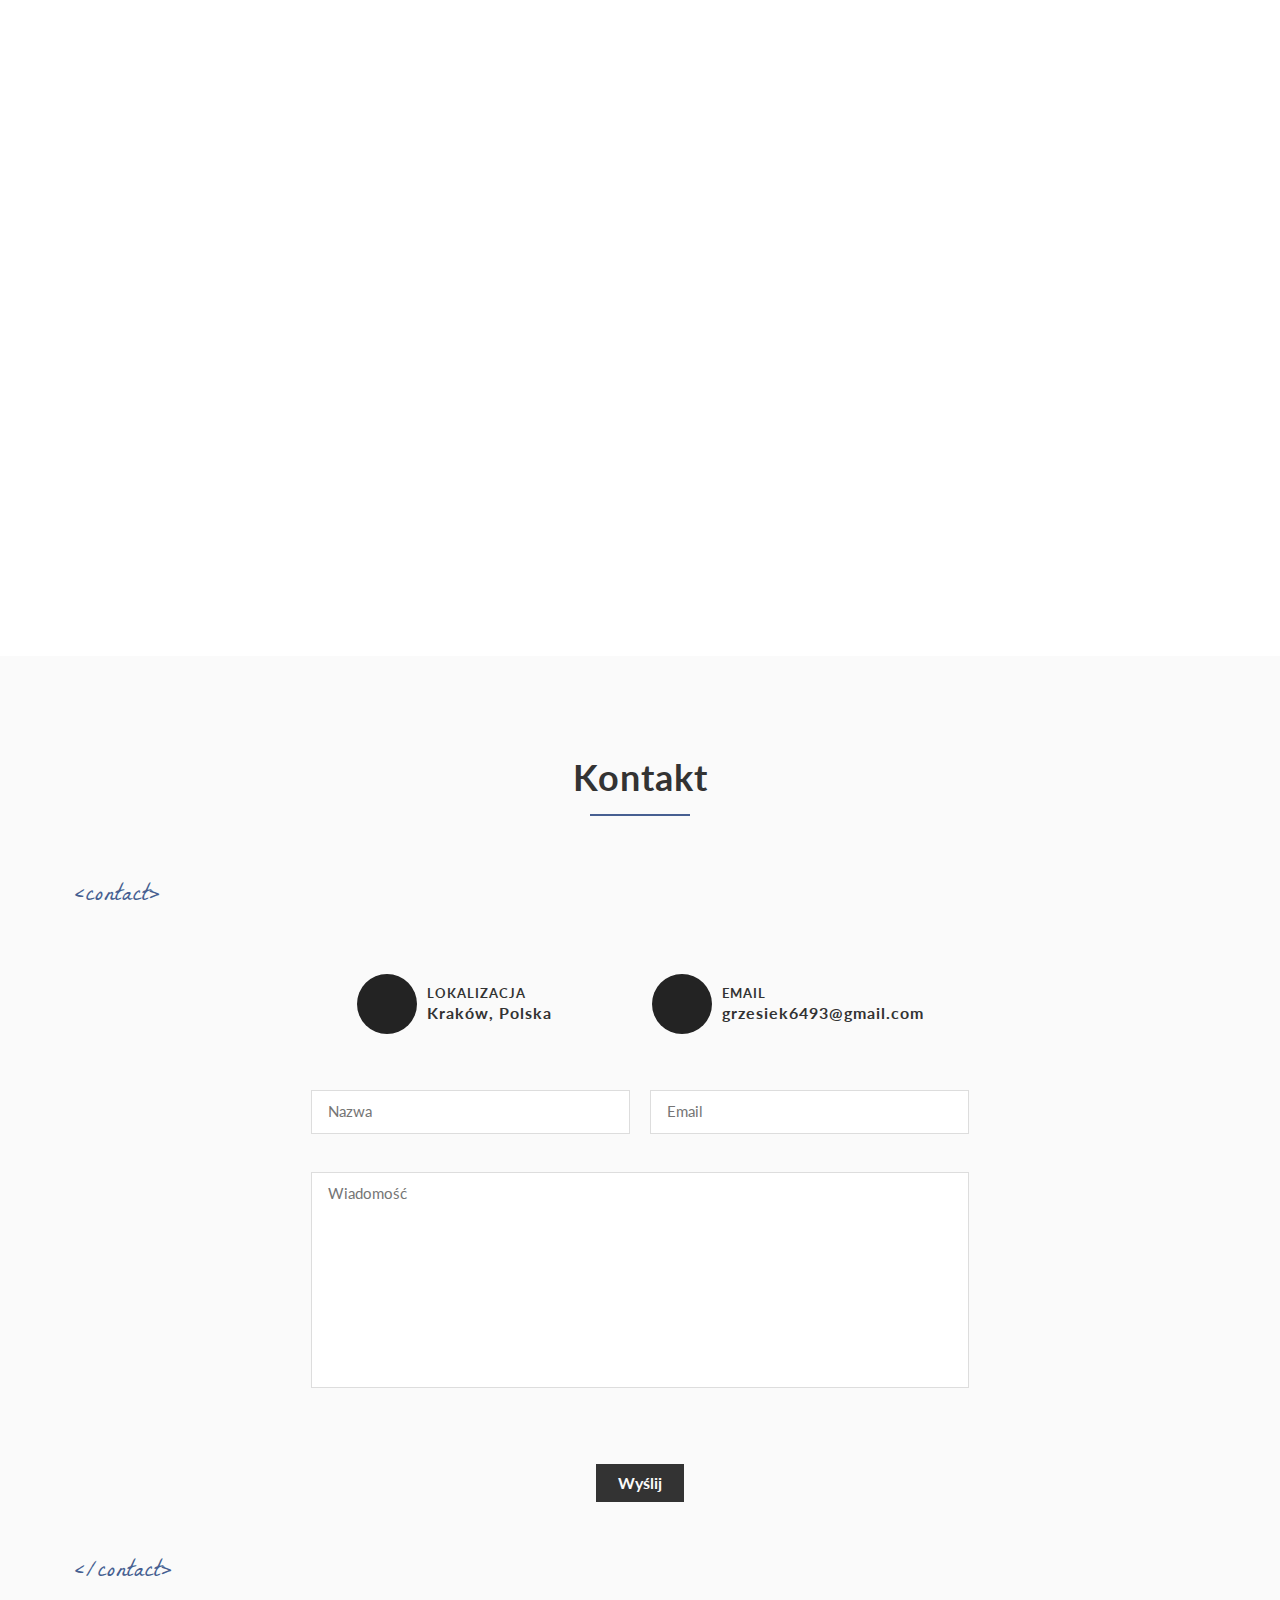
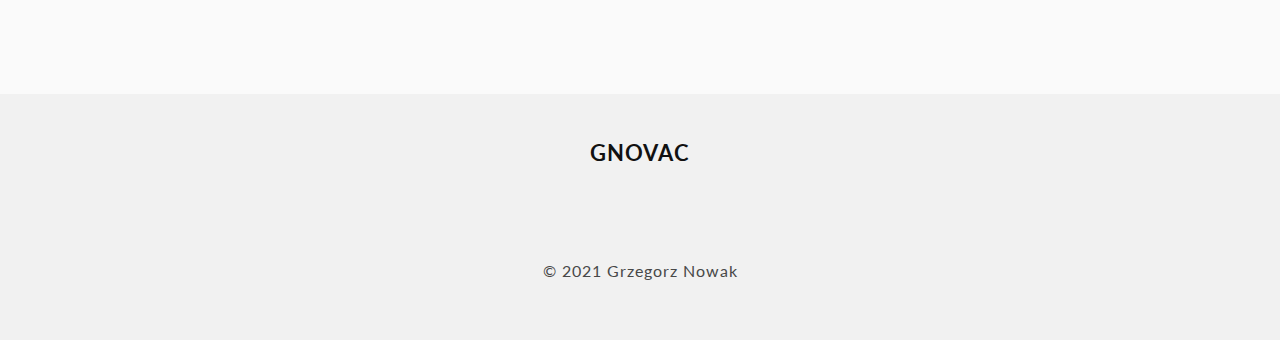
==== commit b1a0b9bd: "update 19/11" ====
--- a/index.html
+++ b/index.html
@@ -21,39 +21,37 @@
 </head>
 
 <body>
-    <!--LOADER -->
-    <div class="loader-con">
-        <div class="double-bounce1"></div>
-        <div class="double-bounce2"></div>
-    </div>
-    <!--END LOADER-->
-
     <!--NAVIGATION BAR-->
     <nav class="main-nav">
         <div class="logo"><a href="index.html"><i class="fa fa-hashtag logo" aria-hidden="true"><span>GN</span></i></a>
         </div>
+
         <!--       Toogle class for mobile version-->
-        <label class="toggle">
+        <div class="toggle">
             <div class="nav-container">
-                <div class="bar1"></div>
-                <div class="bar2"></div>
-                <div class="bar3"></div>
-            </div>
-        </label>
+                <div class="bars bar1"></div>
+                <div class="bars bar2"></div>
+                <div class="bars bar3"></div>
+            </div>
+        </div>
 
         <!--        navigation links-->
-        <ul class="navbar">
-            <li><a href="#home" class="active">HOME</a></li>
-            <li><a href="#about" class="">O MNIE</a></li>
-            <li><a href="#skills" class="">TECHNOLOGIE</a></li>
-            <li><a href="#portfolio" class="">PORTFOLIO</a></li>
-            <li><a href="#contact" class="">KONTAKT</a></li>
-        </ul>
+        <div class="navbar">
+            <ul class="nav-links">
+                <li class='active'><a href="#home">HOME</a></li>
+                <li><a href="#about">O MNIE</a></li>
+                <li><a href="#skills">TECHNOLOGIE</a></li>
+                <li><a href="#portfolio">PORTFOLIO</a></li>
+                <li><a href="#contact">KONTAKT</a></li>
+            </ul>
+        </div>
+
     </nav>
+
     <!--END NAVIGATION-->
 
     <!--HOME-->
-    <header id="home" class="main-header parallax one-page-section">
+    <header id="home" class="home main-header parallax one-page-section forJS">
         <div class="header-content">
             <div class="avatar-hero">
                 <img src="img/hero-image.jpg" alt="">
@@ -81,7 +79,7 @@
     <!--END HOME-->
 
     <!--ABOUT-->
-    <section id="about">
+    <section id="about" class='about forJS'>
         <div class="container">
             <span class="tag1">&lt;about&gt;</span>
             <div class="about-inner">
@@ -93,7 +91,7 @@
                     <p>Chcę robić w życiu to co lubię, czuć się spełnionym zawodowo oraz się rozwijać. Praca jako front
                         end deweloper daje mi wiele satysfakcji, lubie jak coś co napiszę "działa". </p>
                     <p>Jeśli to
-                        czytasz, proszę zapoznaj się z projektami, które wykonałem sam oraz, w których uczstniczyłem
+                        czytasz, proszę zapoznaj się z projektami, które wykonałem sam oraz, w których uczestniczyłem
                         w
                         ramach stacjonarnego bootcampa oraz kursów internetowych. Mam nadzieje, że dasz mi okazje do
                         zaprezentowania swoich obecnych umiejętności.</p>
@@ -153,7 +151,7 @@
     <!--END ABOUT-->
 
     <!--SKILLS-->
-    <section id="skills">
+    <section id="skills" class="skills forJS">
         <div class="container">
             <div class="section-title">
                 <h2>Technologie</h2>
@@ -248,86 +246,87 @@
     <!--END SKILLS-->
 
     <!--PORTFOLIO-->
-    <section id="portfolio">
+    <section id="portfolio" class='portfolio forJS'>
         <div class="container">
             <div class="section-title">
                 <h2>Projekty</h2>
                 <div class="underline"></div>
             </div>
             <span class="tag1">&lt;projects&gt;</span>
-                <div class="carousel">
-                    <div class="carousel-item">
-                        <div class="single-work">
-                            <a href="https://gnovac.github.io/psd-pax-template/"></a>
-                            <img class="effect" src="img/pax-template-image-min.jpg" alt="work-1">
-                            <div class="work-overlay effect">
-                                <h3>Pax Template</h3>
-                                <p>Projekt HTML/CSS/JS/RWD</p>
-                            </div>
-                            </a>
-                        </div>
-                    </div>
-
-                    <div class="carousel-item">
-                        <div class="single-work">
-                            <a href='https://gnovac.github.io/akademia-108-bootstrap-project/'></a>
-                            <img class="effect" src="img/bootstrap-project-min.jpg" alt="work-2">
-                            <div class="work-overlay effect">
-                                <h3>Bootstrap Project</h3>
-                                <p>Projekt oparty o frameworka Bootstrap</p>
-                            </div>
-                            </a>
-                        </div>
-                    </div>
-
-                    <div class="carousel-item">
-                        <div class="single-work">
-                            <a href='https://gnovac.github.io/akademia-108-portfolio/'></a>
-                            <img class="effect" src="img/portfolio-project-min.jpg" alt="work-3">
-                            <div class="work-overlay effect">
-                                <h3>Portfolio Project</h3>
-                                <p>Projekt HTML/CSS/JS/RWD</p>
-                            </div>
-                            </a>
-                        </div>
-                    </div>
-
-                    <div class="carousel-item">
-                        <div class="single-work">
-                            <a href='https://gnovac.github.io/ProGamers---Bootstrap---Udemy/'></a>
-                            <img class="effect" src="img/ProGamers-min.jpg" alt="work-4">
-                            <div class="work-overlay effect">
-                                <h3>ProGamers</h3>
-                                <p>Strona Bootstrapowa z kursu na Udemy</p>
-                            </div>
-                            </a>
-                        </div>
-                    </div>
-
-                    <div class="carousel-item">
-                        <div class="single-work">
-                            <a href='https://gnovac.github.io/Tropical-Paradise---Flexbox---Udemy/'></a>
-                            <img class="effect" src="img/Tropical-Paradise-min.jpg" alt="work-2">
-                            <div class="work-overlay effect">
-                                <h3>Tropical Paradise</h3>
-                                <p>Strona oparta na flexboxie z kursu na Udemy</p>
-                            </div>
-                            </a>
-                        </div>
-                    </div>
-
-                    <div class="carousel-item">
-                        <div class="single-work">
-                            <a href='https://gnovac.github.io/BEM-GRID-Page-Udemy/'></a>
-                            <img class="effect" src="img/GRID BEM Page-min.jpg" alt="work-6">
-                            <div class="work-overlay effect">
-                                <h3>Diamonds & Gold</h3>
-                                <p>Strona oparta na GRID i BEM z kursu na Udemy</p>
-                            </div>
-                            </a>
-                        </div>
-                    </div>
-                </div>
+            <div class="carousel">
+                <div class="work">
+                    <img src="./img/work/pax-template-image.jpg" class="work-img-top" alt="Zdjęcie szefa naszej firmy">
+                    <div class="work-body">
+                        <h5 class="work-title">Pax Template</h5>
+                        <p class="work-text">Projekt HTML/CSS/JS/RWD</p>
+                    </div>
+                    <div class="work-footer">
+                        <a href="https://gnovac.github.io/psd-pax-template/"><i
+                                class="fas fa-external-link-alt"></i></a>
+                        <a href="#"><i class="fab fa-github"></i></i></a>
+                    </div>
+                </div>
+                <div class="work">
+                    <img src="./img/work/bootstrap-project.jpg" class="work-img-top" alt="Zdjęcie szefa naszej firmy">
+                    <div class="work-body">
+                        <h5 class="work-title">Bootstrap Project</h5>
+                        <p class="work-text">Projekt oparty o Bootstrap</p>
+                    </div>
+                    <div class="work-footer">
+                        <a href="https://gnovac.github.io/akademia-108-bootstrap-project/"><i
+                                class="fas fa-external-link-alt"></i></a>
+                        <a href="#"><i class="fab fa-github"></i></i></a>
+                    </div>
+                </div>
+                <div class="work">
+                    <img src="./img/work/GRID BEM Page.jpg" class="work-img-top" alt="Zdjęcie szefa naszej firmy">
+                    <div class="work-body">
+                        <h5 class="work-title">Diamonds & Gold</h5>
+                        <p class="work-text">Strona oparta na GRID i BEM z kursu na Udemy</p>
+                    </div>
+                    <div class="work-footer">
+                        <a href="https://gnovac.github.io/BEM-GRID-Page-Udemy/"><i
+                                class="fas fa-external-link-alt"></i></a>
+                        <a href="#"><i class="fab fa-github"></i></i></a>
+                    </div>
+                </div>
+                <div class="work">
+                    <img src="./img/work/portfolio-project.jpg" class="work-img-top" alt="Zdjęcie szefa naszej firmy">
+                    <div class="work-body">
+                        <h5 class="work-title">Portfolio Project</h5>
+                        <p class="work-text">Projekt HTML/CSS/RWD</p>
+                    </div>
+                    <div class="work-footer">
+                        <a href="https://gnovac.github.io/akademia-108-portfolio/"><i
+                                class="fas fa-external-link-alt"></i></a>
+                        <a href="#"><i class="fab fa-github"></i></i></a>
+                    </div>
+                </div>
+                <div class="work">
+                    <img src="./img/work/ProGamers.jpg" class="work-img-top" alt="Zdjęcie szefa naszej firmy">
+                    <div class="work-body">
+                        <h5 class="work-title">ProGamers</h5>
+                        <p class="work-text">Strona oparta o Bootstrap & SASS z kursu na Udemy</p>
+                    </div>
+                    <div class="work-footer">
+                        <a href="https://gnovac.github.io/ProGamers---Bootstrap---Udemy/"><i
+                                class="fas fa-external-link-alt"></i></a>
+                        <a href="#"><i class="fab fa-github"></i></i></a>
+                    </div>
+                </div>
+                <div class="work">
+                    <img src="./img/work/Tropical-Paradise.jpg" class="work-img-top" alt="Zdjęcie szefa naszej firmy">
+                    <div class="work-body">
+                        <h5 class="work-title">Tropical Paradise</h5>
+                        <p class="work-text">Strona na flexboxie & SASS z kursu na Udemy</p>
+                    </div>
+                    <div class="work-footer">
+                        <a href="https://gnovac.github.io/Tropical-Paradise---Flexbox---Udemy/"><i
+                                class="fas fa-external-link-alt"></i></a>
+                        <a href="#"><i class="fab fa-github"></i></i></a>
+                    </div>
+                </div>
+            </div>
             <span class="tag2">&lt;/projects&gt;</span>
         </div>
     </section>
@@ -338,7 +337,7 @@
     <!--    END GOOGLE MAP-->
 
     <!--CONTACT-->
-    <section id="contact">
+    <section id="contact" class="contact forJS">
         <div class="container">
             <div class="section-title">
                 <h2>Kontakt</h2>
--- a/css/style.css
+++ b/css/style.css
@@ -5,6 +5,7 @@
 html,
 body {
     height: 100%;
+    scroll-behavior: smooth;
 }
 
 body {
@@ -152,59 +153,6 @@
 }
 
 
-/*----------------------------------------
-                PRELOADER
-----------------------------------------*/
-
-.loader-con {
-    display: -webkit-box;
-    display: -ms-flexbox;
-    display: flex;
-    -webkit-box-pack: center;
-    -ms-flex-pack: center;
-    justify-content: center;
-    -webkit-box-align: center;
-    -ms-flex-align: center;
-    align-items: center;
-    position: fixed;
-    z-index: 100;
-    width: 100vw;
-    height: 100vh;
-    visibility: hidden;
-    opacity: 0;
-    top: 0;
-    background-color: #fafafa;
-    z-index: 99;
-    transition: opacity 0.4s ease-out, visibility 0.4s ease-out;
-}
-
-.show-preloader {
-    visibility: visible;
-    opacity: 1;
-}
-
-.double-bounce1,
-.double-bounce2 {
-    position: absolute;
-    width: 50px;
-    height: 50px;
-    background-color: #444;
-    opacity: 0.8;
-    border-radius: 50%;
-    -webkit-animation: sk-bounce 2.0s infinite ease-in-out;
-    animation: sk-bounce 2.0s infinite ease-in-out;
-}
-
-.double-bounce2 {
-    background-color: #000;
-}
-
-.double-bounce2 {
-    -webkit-animation-delay: -1.0s;
-    animation-delay: -1.0s;
-}
-
-
 /*========================
        NAVIGATION
 =========================*/
@@ -218,31 +166,22 @@
 }
 
 .main-nav {
-    display: -webkit-box;
-    display: -ms-flexbox;
     display: flex;
-    -webkit-box-orient: horizontal;
-    -webkit-box-direction: normal;
-    -ms-flex-flow: row wrap;
     flex-flow: row wrap;
-    -ms-flex-pack: distribute;
     justify-content: space-around;
-    width: 100%;
-    padding: 6px 0;
+    padding: 15px 0;
     position: fixed;
     background-color: transparent;
     z-index: 20;
-    padding-bottom: 15px;
-    padding-top: 15px;
-    -webkit-transition: all .4s ease-in-out;
     transition: all .4s ease-in-out;
-}
-
-.main-nav .navbar li {
+    color: #e2e2e2;
+}
+
+.navbar li {
     display: inline-block;
 }
 
-.main-nav .navbar li a {
+.navbar li a {
     display: block;
     position: relative;
     padding: 10px 15px;
@@ -250,70 +189,42 @@
     font-weight: 700;
     padding-top: 15px;
     padding-bottom: 15px;
-    color: #e2e2e2;
-}
-
-.main-nav .navbar li a:after {
-    content: "";
-    display: block;
-    position: absolute;
-    width: 0;
-    left: 10%;
-    height: 2px;
-    bottom: 6px;
-    background-color: #ddd;
-    -webkit-transition: all .28s ease-in-out;
-    transition: all .28s ease-in-out;
-}
-
-.main-nav .navbar>li>a:hover,
-.main-nav .navbar>li>a.active {
-    background-color: transparent;
-}
-
-.main-nav .navbar>li>a:hover:after,
-.main-nav .navbar>li>a.active:after {
-    width: 80%;
-}
-
-.main-nav .navbar>li>a:focus {
-    background-color: transparent;
-}
-
-.main-nav.scrolled {
-    -webkit-transition: all .4s ease-in-out;
+    transition: color 0.2s;
+}
+
+.navbar li a:hover {
+    color: #6699ff;
+}
+
+.logo {
+    font-size: 30px;
+    color: #6699ff;
+    letter-spacing: 0;
+}
+
+.logo span {
+    color: #fff;
+    font-weight: 900;
+    font-family: 'Montserrat', sans-serif;
+}
+
+.nav-links .active {
+    color: #6699ff;
+}
+
+.scrolled {
     transition: all .4s ease-in-out;
-    background-color: #fff;
+    background-color: #fafafa;
     border-bottom: 1px solid #f0f0f0;
     padding-top: 5px;
     padding-bottom: 5px;
-    -webkit-box-shadow: inset 0 1px 0 rgba(0, 0, 0, .1);
     box-shadow: inset 0 1px 0 rgba(0, 0, 0, .1);
 }
 
-.main-nav .navbar .scroll {
+.scroll {
     color: #000;
 }
 
-.main-nav .navbar .scroll:after {
-    background-color: #000;
-}
-
-.main-nav .logo {
-    font-size: 30px;
-    color: #6699ff;
-    letter-spacing: 0;
-}
-
-.main-nav .logo span {
-    color: #fff;
-    font-weight: 900;
-    font-family: 'Montserrat', sans-serif;
-}
-
-.main-nav .logo .scroll span {
-    color: #000;
-}
 
 /*****button in right corner to scroll up page*****/
 
@@ -330,7 +241,7 @@
     bottom: 25px;
     right: 30px;
     opacity: 0;
-    z-index: 60;
+    z-index: 1;
 }
 
 .scroll-up:focus {
@@ -346,34 +257,27 @@
     opacity: 1;
 }
 
-/********MOBILE MENU********/
-
+/********HAMBURGER MENU********/
 .nav-container {
     display: inline-block;
     cursor: pointer;
 }
 
-.nav-container .bar1,
-.nav-container .bar2,
-.nav-container .bar3 {
+.bars {
     width: 30px;
     height: 3px;
     border-radius: 1px;
     background-color: #fff;
     margin: 6px 0;
-    -webkit-transition: 0.4s;
     transition: 0.4s;
 }
 
-.scroll .bar1,
-.scroll .bar2,
-.scroll .bar3 {
+.bars.scroll-bar {
     background-color: #000;
 }
 
 
 .change .bar1 {
-    -webkit-transform: rotate(-45deg) translate(-9px, 5px);
     transform: rotate(-45deg) translate(-9px, 5px);
 }
 
@@ -382,7 +286,6 @@
 }
 
 .change .bar3 {
-    -webkit-transform: rotate(45deg) translate(-8px, -3px);
     transform: rotate(45deg) translate(-8px, -3px);
 }
 
@@ -491,7 +394,7 @@
 }
 
 .scroll-downs {
-    z-index: 50;
+    z-index: 1;
     margin: 5px;
 }
 
@@ -525,6 +428,11 @@
 /*========================
            ABOUT
 =========================*/
+
+#about {
+    background-color: #fff
+}
+
 
 .about-inner {
     display: -webkit-box;
@@ -543,7 +451,6 @@
     margin-left: auto;
     margin-right: auto;
     width: 80%;
-    background-color: #fff;
 }
 
 .about-content {
@@ -786,105 +693,77 @@
     left: 43%;
 }
 
-.carousel {
+.slick-dots {
     display: flex;
-    flex-direction: row;
-    align-items: center;
-}
-
-.slick-arrow {
+    justify-content: center;
+    margin: 20px;
+}
+
+.slick-dots li button {
+    font-size: 0;
+    margin: 8px;
+    width: 17px;
+    height: 17px;
+    border-radius: 50%;
+    border: none;
+    cursor: pointer;
+    background: #465f91;
+    opacity: .5;
+    transition: opacity .2s;
+}
+
+.slick-dots li button:hover {
+    opacity: 1;
+}
+
+.slick-dots li.slick-active button {
+    opacity: 1;
+}
+
+
+.portfolio .work {
+    transition: -webkit-transform 0.5s;
+    transition: transform 0.5s;
     margin: 10px;
-    cursor: pointer;
-    background: none;
-    border: none;
-}
-
-.slick-arrow i {
-    font-size: 2.5em;
-    transition: color .2s;
-}
-
-.slick-arrow:hover i {
-    color: #333;
-}
-
-
-.carousel-item {
-    margin: 0 10px;
-    position: relative;
-    overflow: hidden;
-    cursor: pointer;
-}
-
-.single-work {
-    position: relative;
-    overflow: hidden;
-    margin-bottom: 30px;
-    cursor: pointer;
-}
-
-.single-work a {
-    position: absolute;
-    width: 100%;
-    height: 100%;
-    z-index: 1000;
-}
-
-.single-work img {
-    -webkit-transform: scale(1.1);
-    transform: scale(1.1);
-    width: 100%;
-}
-
-.single-work:hover img {
-    -webkit-transform: scale(1);
-    transform: scale(1);
-}
-
-.work-overlay {
-    position: absolute;
-    pointer-events: none;
-    width: calc(100% - 16px);
-    height: calc(100% - 16px);
-    top: 8px;
-    left: 8px;
-    opacity: 0;
-    background-color: rgba(0, 0, 0, 0.8);
-    z-index: 10;
-}
-
-.work-overlay:after {
-    content: '';
-    position: absolute;
-    width: calc(100% - 24px);
-    height: calc(100% - 24px);
-    top: 12px;
-    left: 12px;
-    border: 1px solid #fdfdfd;
-
-}
-
-.single-work:hover .work-overlay {
-    opacity: 1;
-}
-
-.work-overlay h3 {
-    position: absolute;
-    bottom: 40px;
-    left: 26px;
-    color: #eee;
-    font-size: 18px;
-}
-
-.work-overlay p {
-    position: absolute;
-    font-size: 12px;
-    color: #ddd;
-    left: 26px;
-    bottom: 10px;
-}
-
-
+    background-color: #fff;
+    border-radius: 0.25rem;
+    box-shadow: 2px 2px 7px rgba(0, 0, 0, 0.5);
+}
+
+.portfolio .work img {
+    height: 300px;
+    object-fit: cover;
+    border-top-left-radius: 0.25rem;
+    border-top-right-radius: 0.25rem;
+}
+
+.portfolio .work .work-footer{
+    text-align: center;
+}
+.portfolio .work i {
+    padding: 20px;
+    font-size: 21px;
+}
+
+.portfolio .work i:hover{
+    color:#465f91;
+}
+
+.portfolio .work .work-body {
+    height: 100px;
+    text-align: center;
+    padding: 0 20px;
+}
+
+.portfolio .work .work-body .work-title {
+    margin-bottom: 20px;
+    text-transform: uppercase;
+}
+
+
+.portfolio .work:hover {
+    transform: scale(0.98);
+}
 
 /*========================
            CONTACT
@@ -1125,38 +1004,6 @@
 /*----------------------------------------
 keyframes animation
 ----------------------------------------*/
-
-/* PreLoader Animations*/
-
-@-webkit-keyframes sk-bounce {
-
-    0%,
-    100% {
-        -webkit-transform: scale(0.0);
-        transform: scale(0.0);
-    }
-
-    50% {
-        -webkit-transform: scale(1.0);
-        transform: scale(1.0);
-    }
-}
-
-@keyframes sk-bounce {
-
-    0%,
-    100% {
-        -webkit-transform: scale(0.0);
-        transform: scale(0.0);
-    }
-
-    50% {
-        -webkit-transform: scale(1.0);
-        transform: scale(1.0);
-    }
-}
-
-
 /*typewriter blinking cursor animation*/
 
 @-webkit-keyframes dash {
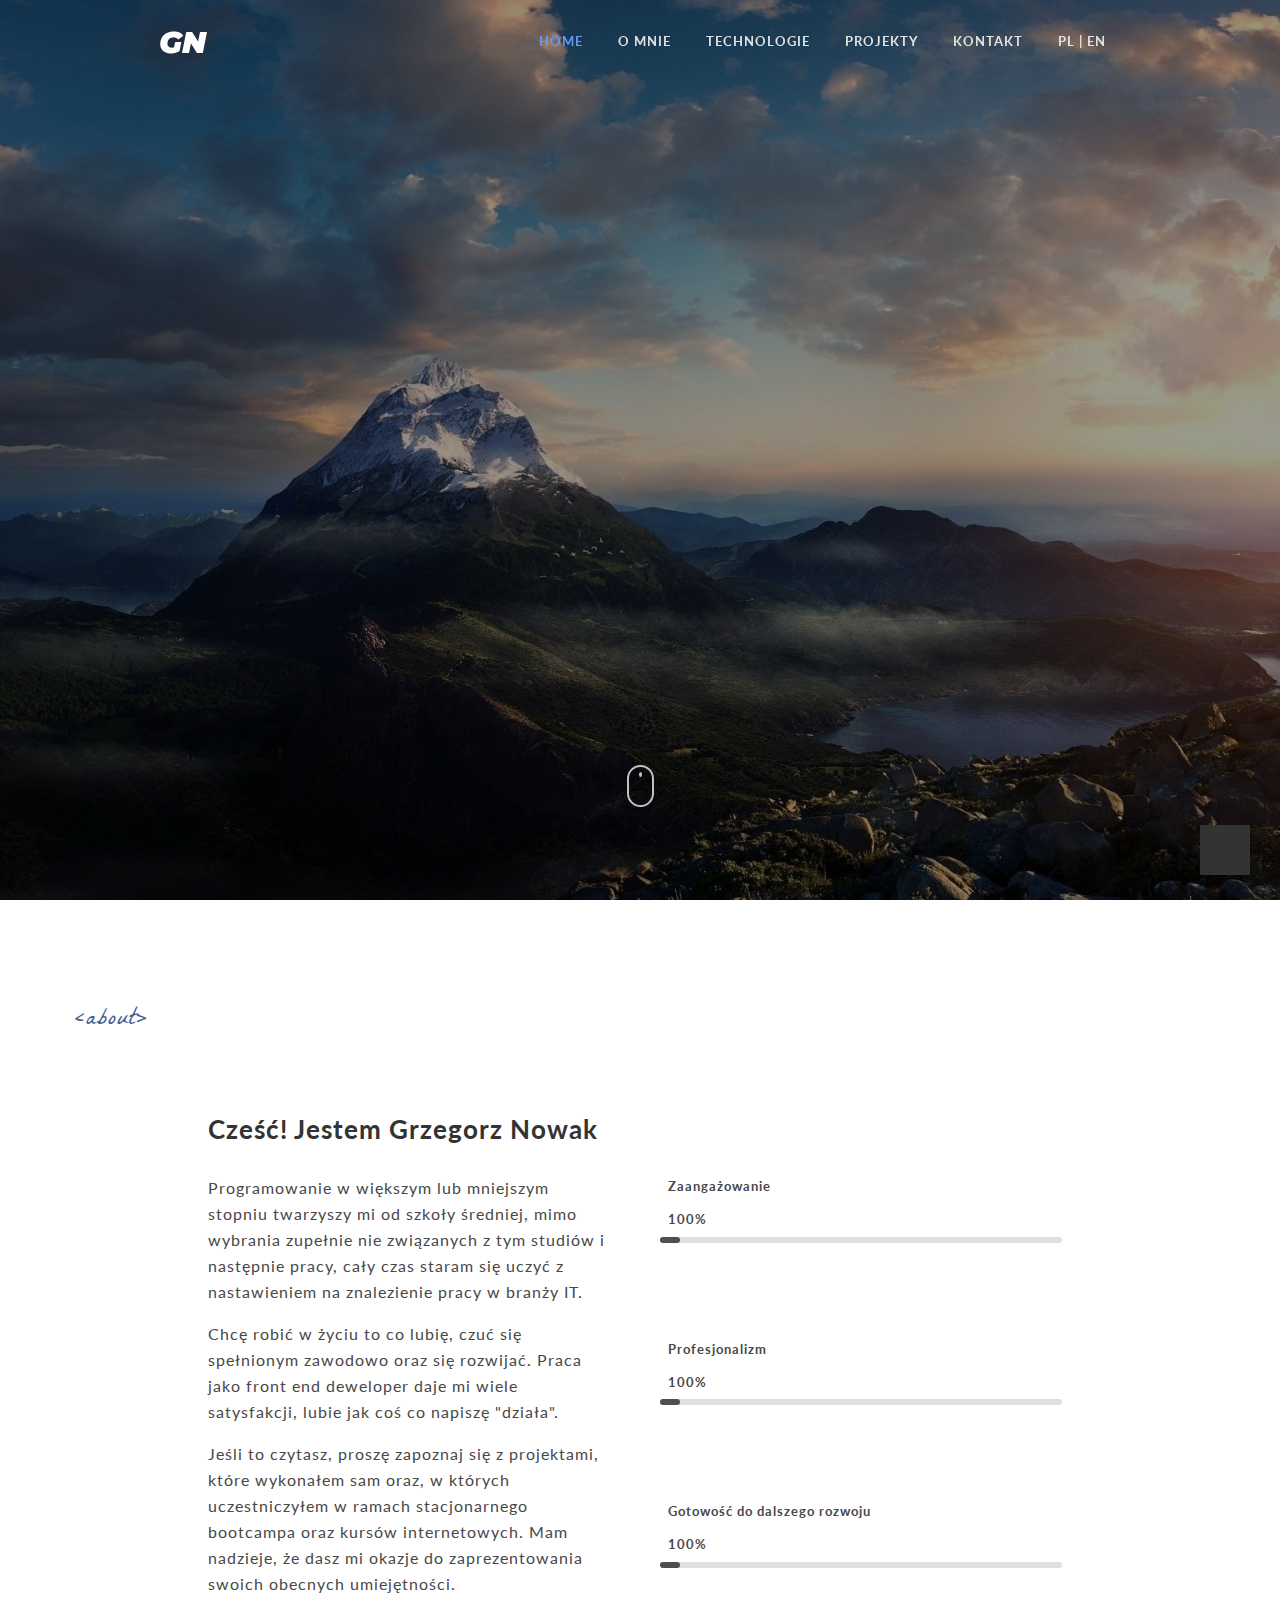
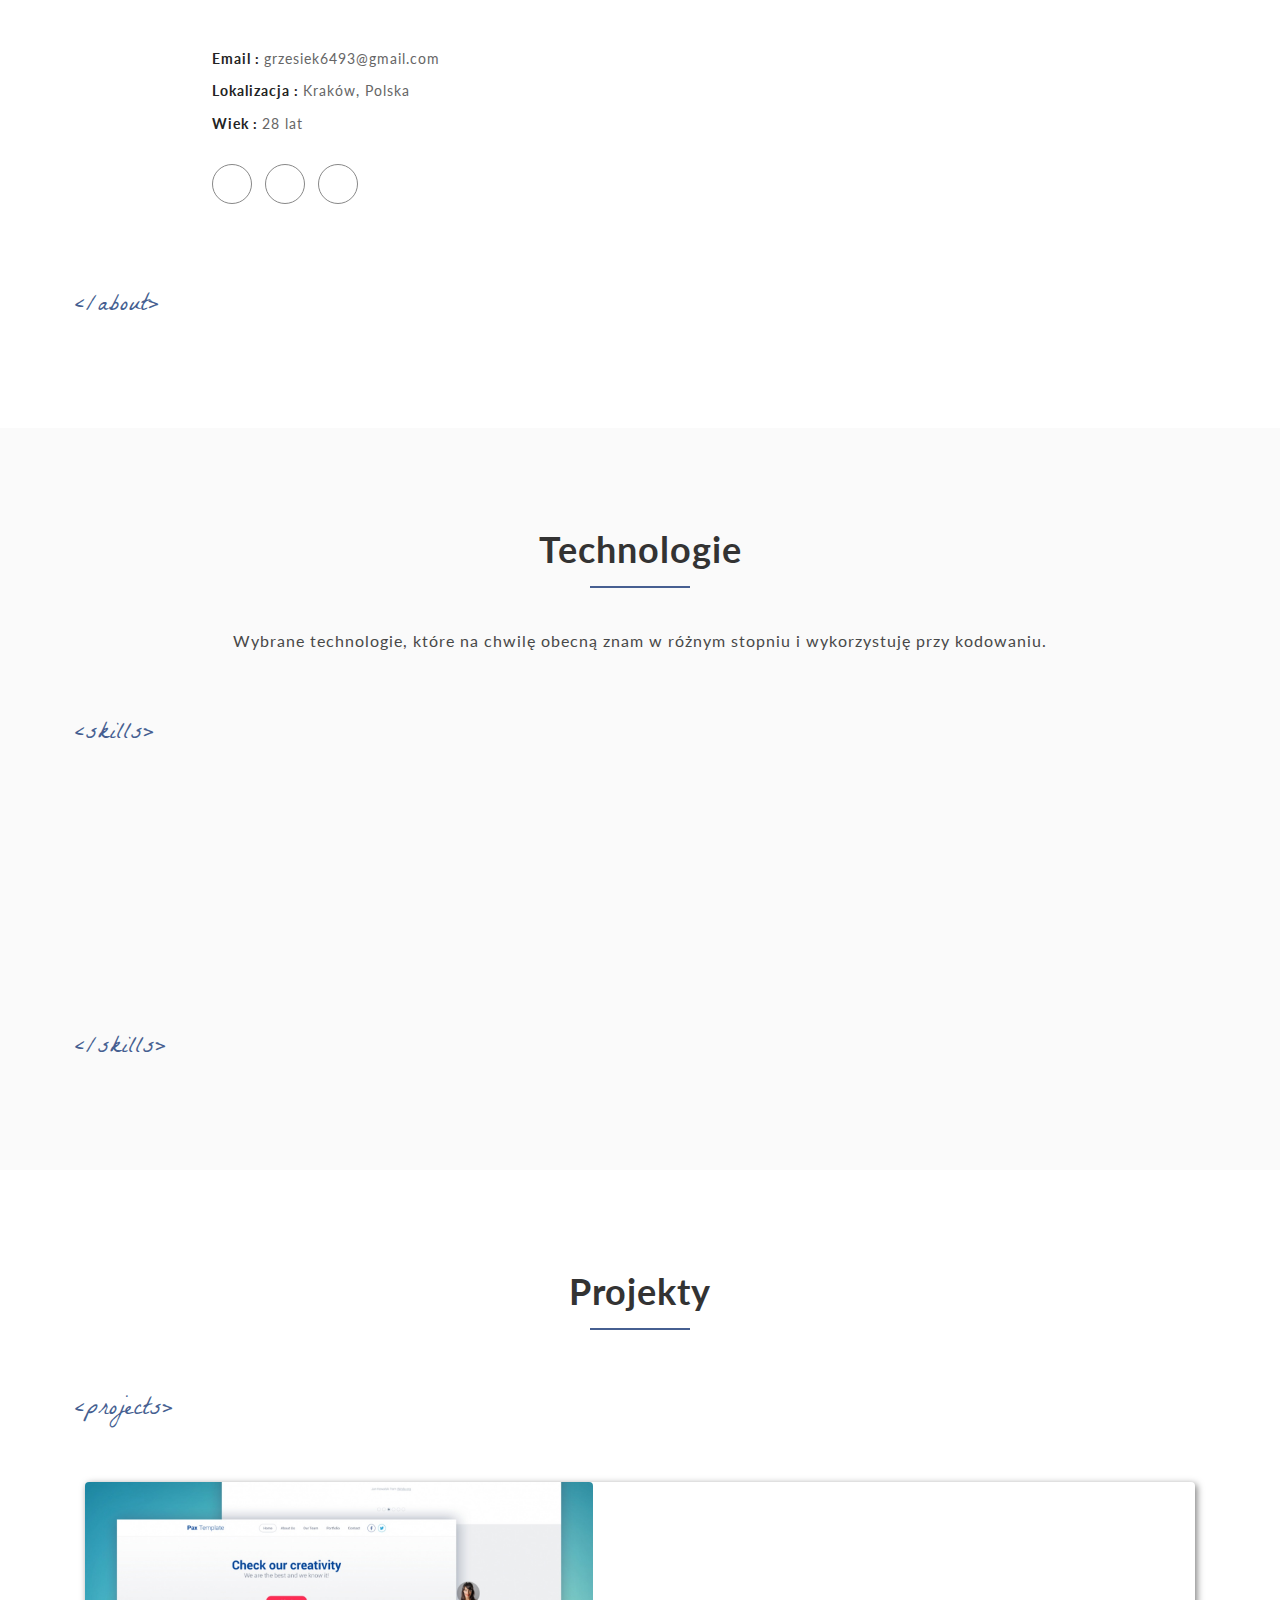
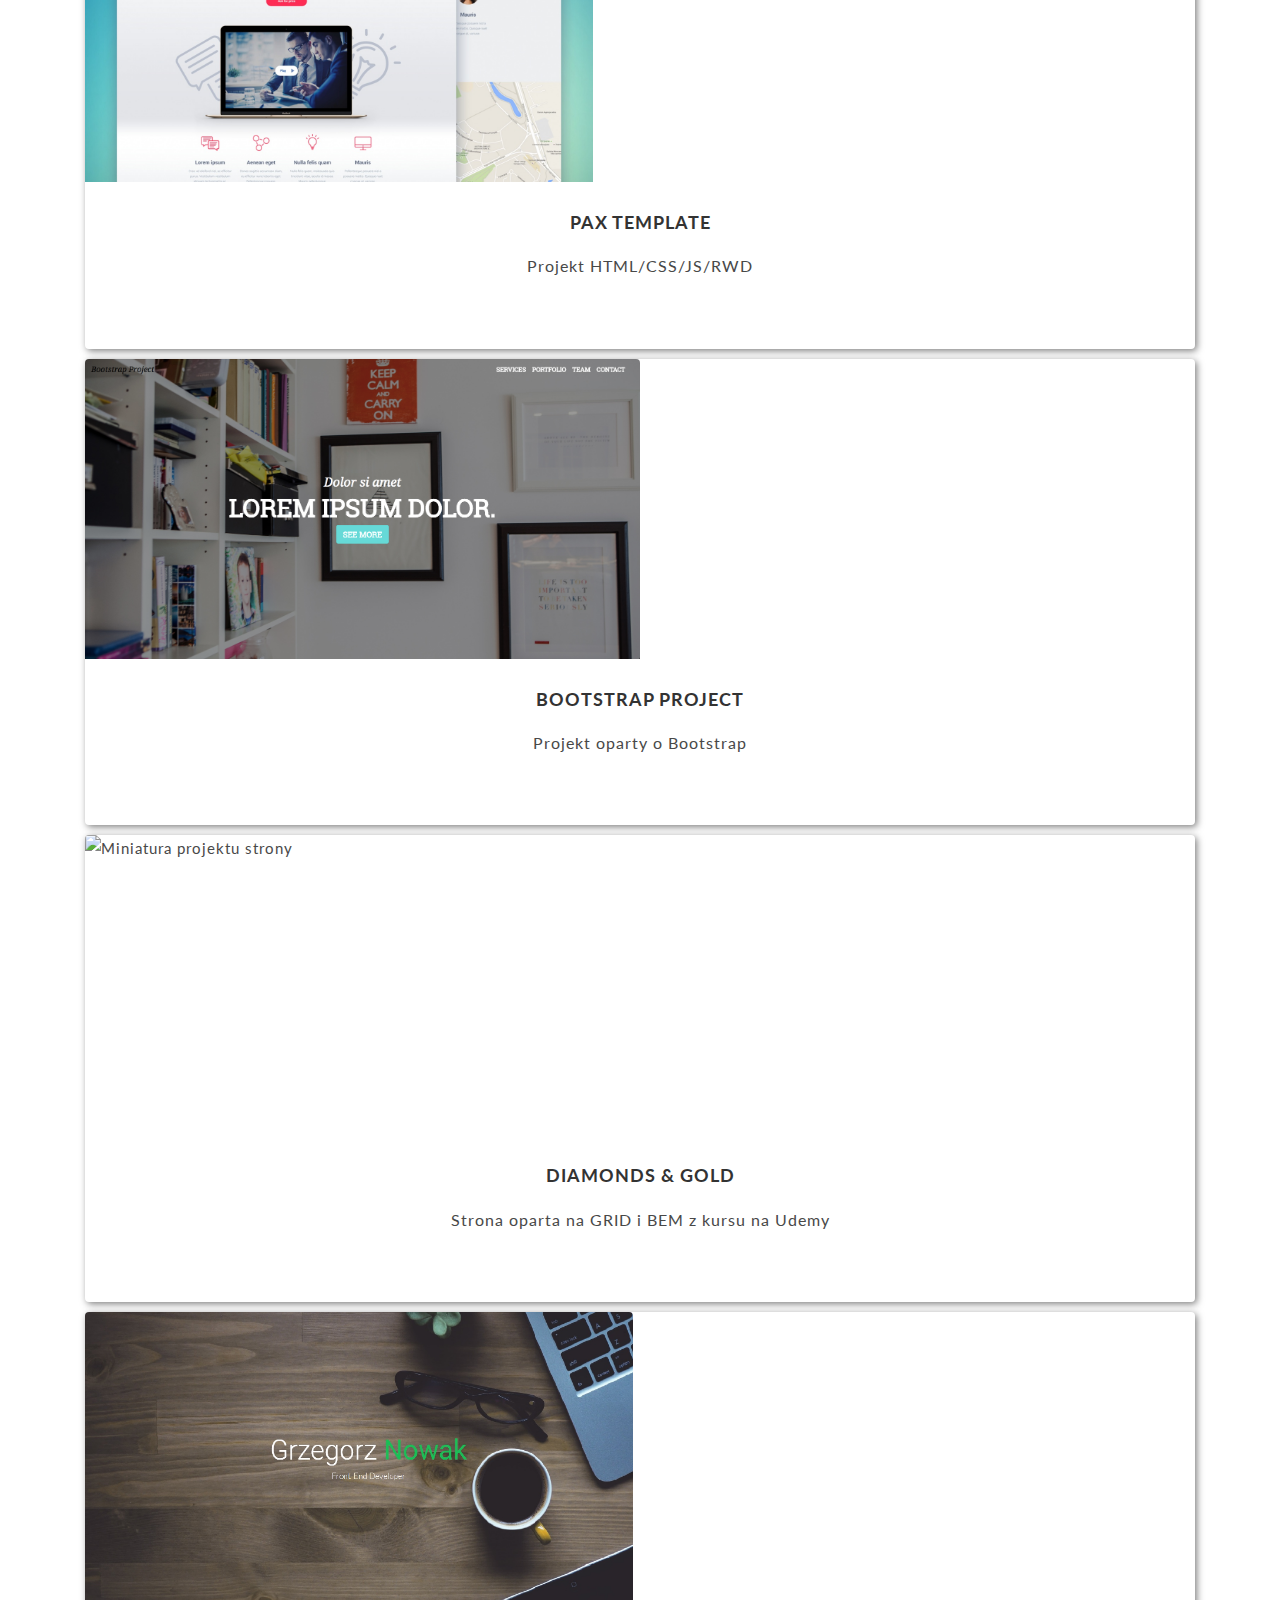
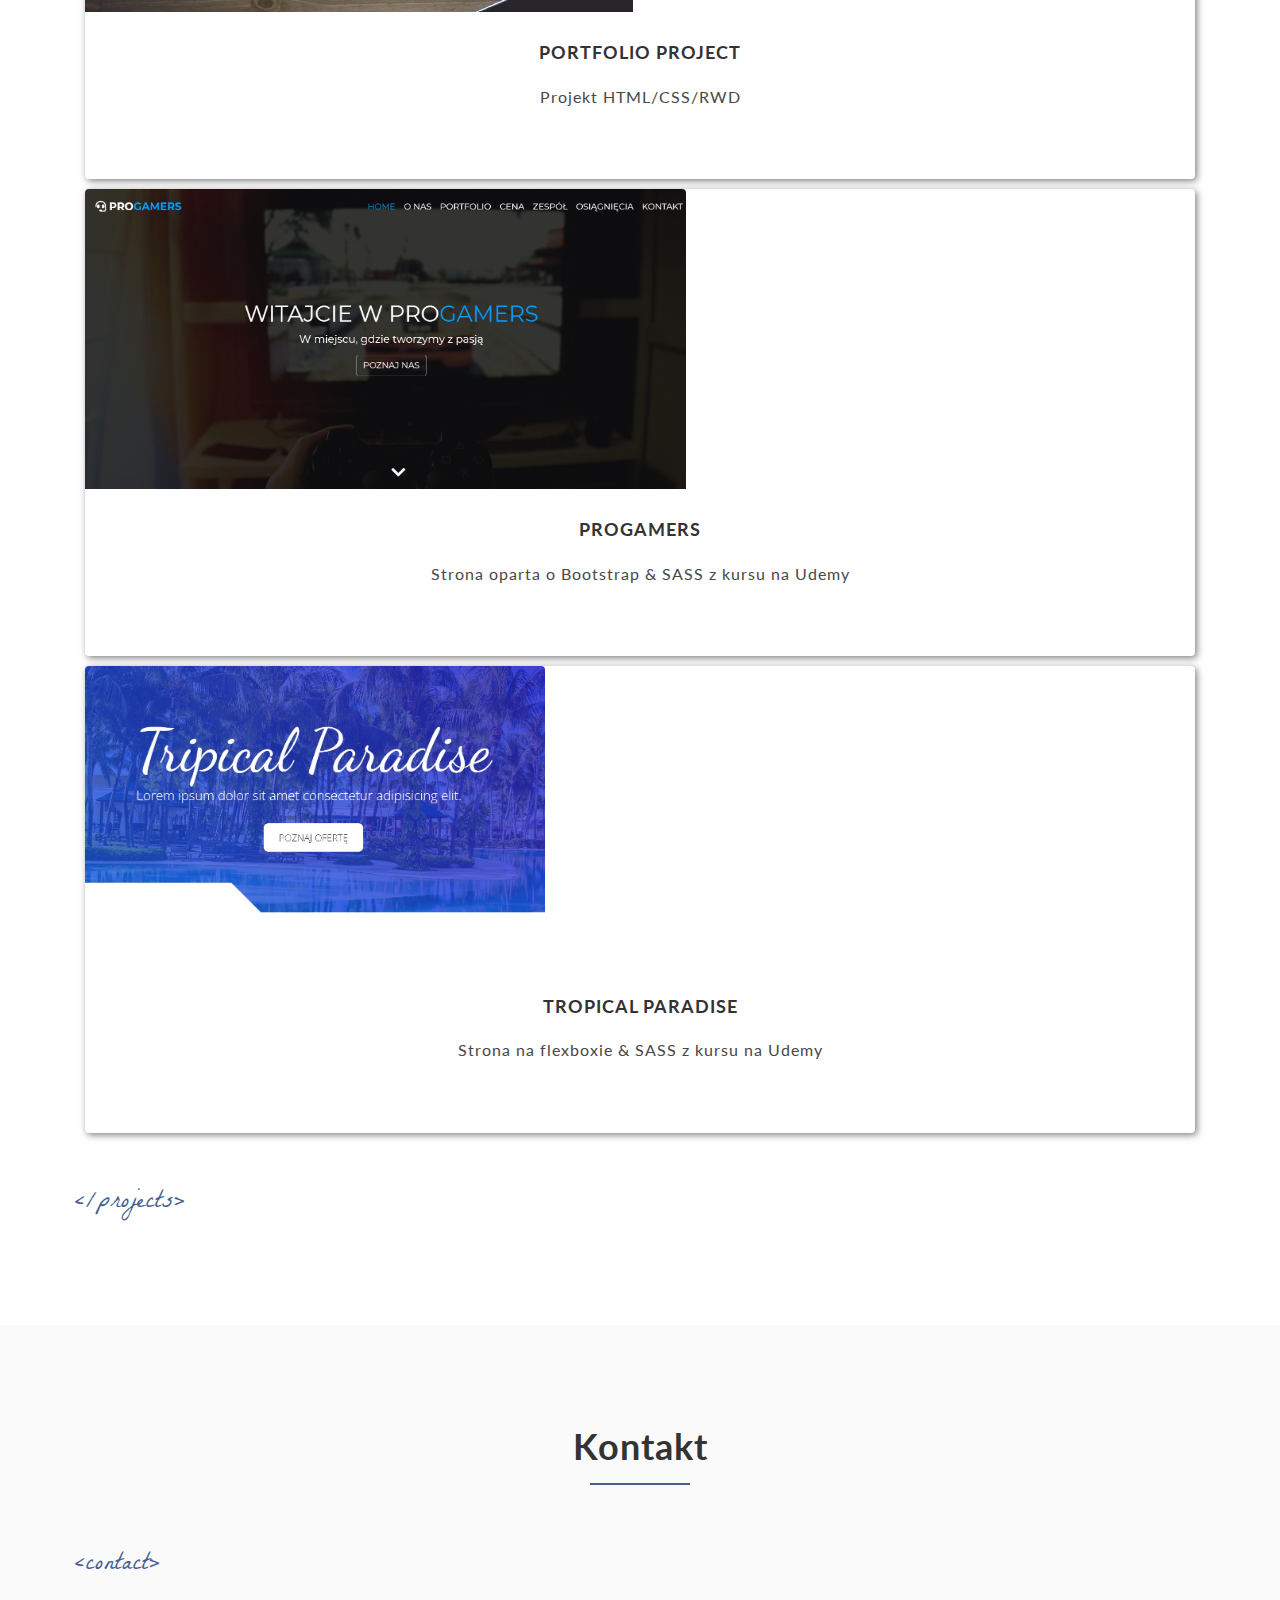
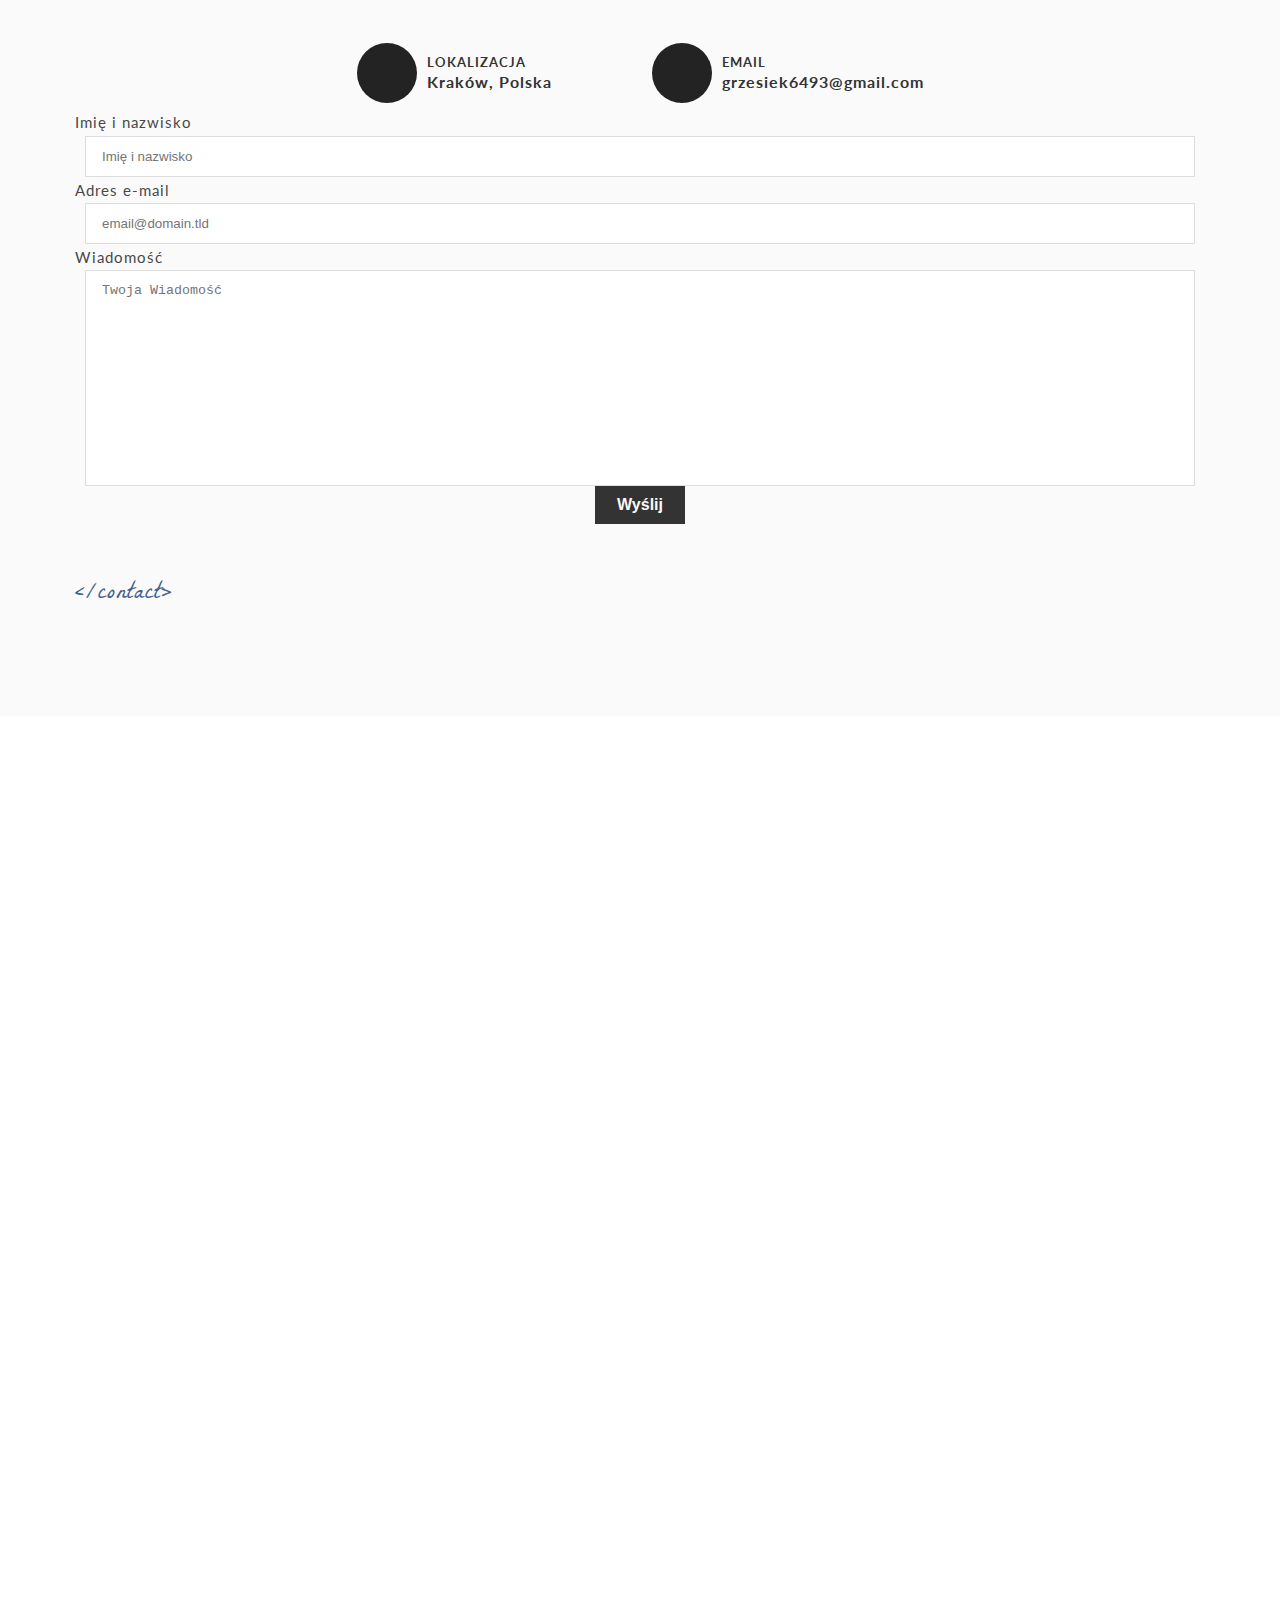
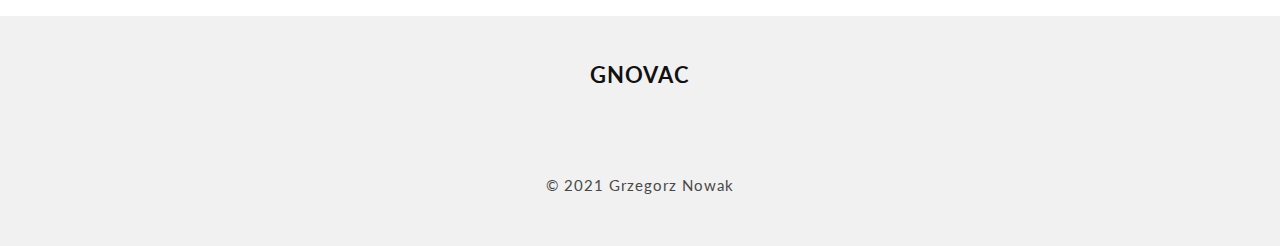
==== commit 65e659a6: "update 08/12(1)" ====
--- a/index.html
+++ b/index.html
@@ -1,23 +1,21 @@
 <!DOCTYPE html>
-<html lang="en">
+<html lang="pl">
 
 <head>
     <meta charset="UTF-8">
     <meta name="viewport" content="width=device-width, initial-scale=1.0">
     <title>Grzegorz Nowak | Portfolio Front End Developer Kraków</title>
-    <!--    Normalize CSS-->
-    <link rel="stylesheet" href="css/normalize.css">
-    <!--    slick styles-->
-    <link rel="stylesheet" type="text/css" href="//cdn.jsdelivr.net/npm/slick-carousel@1.8.1/slick/slick.css" />
-    <!--    Custom styles-->
-    <link rel="stylesheet" href="css/style.css">
-    <!--    Responsive custom styles-->
-    <link rel="stylesheet" href="css/responsive.css">
     <!--    Font Awesome -->
     <script src="https://kit.fontawesome.com/907ccae0c7.js" crossorigin="anonymous"></script>
     <!-- Google Fonts -->
     <link href="https://fonts.googleapis.com/css?family=Montserrat:900|La+Belle+Aurore|Lato:400,400i,700,700i"
         rel="stylesheet">
+    <!--    slick styles-->
+    <link rel="stylesheet" type="text/css" href="//cdn.jsdelivr.net/npm/slick-carousel@1.8.1/slick/slick.css" />
+    <!-- AOS style -->
+    <link href="https://unpkg.com/aos@2.3.1/dist/aos.css" rel="stylesheet">
+    <!--    Custom styles-->
+    <link rel="stylesheet" href="css/style.css">
 </head>
 
 <body>
@@ -41,20 +39,20 @@
                 <li class='active'><a href="#home">HOME</a></li>
                 <li><a href="#about">O MNIE</a></li>
                 <li><a href="#skills">TECHNOLOGIE</a></li>
-                <li><a href="#portfolio">PORTFOLIO</a></li>
+                <li><a href="#portfolio">PROJEKTY</a></li>
                 <li><a href="#contact">KONTAKT</a></li>
+                <li><a href="index-english.html">PL | EN</a></li>
             </ul>
         </div>
-
     </nav>
 
     <!--END NAVIGATION-->
 
     <!--HOME-->
     <header id="home" class="home main-header parallax one-page-section forJS">
-        <div class="header-content">
+        <div class="header-content" data-aos="fade-up">
             <div class="avatar-hero">
-                <img src="img/hero-image.jpg" alt="">
+                <img src="img/hero-image.jpg" alt="Zdjęcie profilowe autora strony">
             </div>
             <h1>Grzegorz <span>Nowak</span></h1>
             <h2 class="typer-title">
@@ -160,7 +158,7 @@
             </div>
             <span class="tag1">&lt;skills&gt;</span>
             <div class="skills-inner">
-                <div class="single-service html5-box">
+                <div class="single-service html5-box" data-aos="zoom-in" data-aos-delay="100">
                     <figure>
                         <i class="fab fa-html5"></i>
                         <figcaption class="service-content">
@@ -169,8 +167,7 @@
                         </figcaption>
                     </figure>
                 </div>
-
-                <div class="single-service css3-box">
+                <div class="single-service css3-box" data-aos="zoom-in" data-aos-delay="150">
                     <figure>
                         <i class="fab fa-css3-alt"></i>
                         <figcaption class="service-content">
@@ -179,8 +176,7 @@
                         </figcaption>
                     </figure>
                 </div>
-
-                <div class="single-service javascript-box">
+                <div class="single-service javascript-box" data-aos="zoom-in" data-aos-delay="200">
                     <figure>
                         <i class="fab fa-js-square"></i>
                         <figcaption class="service-content">
@@ -189,8 +185,7 @@
                         </figcaption>
                     </figure>
                 </div>
-
-                <div class="single-service github-box">
+                <div class="single-service github-box" data-aos="zoom-in" data-aos-delay="250">
                     <figure>
                         <i class="fab fa-github"></i>
                         <figcaption class="service-content">
@@ -199,8 +194,7 @@
                         </figcaption>
                     </figure>
                 </div>
-                <div class="services-separator"></div>
-                <div class="single-service node-box">
+                <div class="single-service node-box" data-aos="zoom-in" data-aos-delay="300">
                     <figure>
                         <i class="fab fa-node-js"></i>
                         <figcaption class="service-content">
@@ -209,8 +203,7 @@
                         </figcaption>
                     </figure>
                 </div>
-
-                <div class="single-service bootstrap-box">
+                <div class="single-service bootstrap-box" data-aos="zoom-in" data-aos-delay="350">
                     <figure>
                         <i class="fab fa-bootstrap"></i>
                         <figcaption class="service-content">
@@ -219,8 +212,7 @@
                         </figcaption>
                     </figure>
                 </div>
-
-                <div class="single-service sass-box">
+                <div class="single-service sass-box" data-aos="zoom-in" data-aos-delay="400">
                     <figure>
                         <i class="fab fa-sass"></i>
                         <figcaption class="service-content">
@@ -229,8 +221,7 @@
                         </figcaption>
                     </figure>
                 </div>
-
-                <div class="single-service gulp-box">
+                <div class="single-service gulp-box" data-aos="zoom-in" data-aos-delay="450">
                     <figure>
                         <i class="fab fa-gulp"></i>
                         <figcaption class="service-content">
@@ -255,75 +246,69 @@
             <span class="tag1">&lt;projects&gt;</span>
             <div class="carousel">
                 <div class="work">
-                    <img src="./img/work/pax-template-image.jpg" class="work-img-top" alt="Zdjęcie szefa naszej firmy">
+                    <img src="./img/work/pax-template-image.jpg" class="work-img-top" alt="Miniatura projektu strony">
                     <div class="work-body">
                         <h5 class="work-title">Pax Template</h5>
                         <p class="work-text">Projekt HTML/CSS/JS/RWD</p>
                     </div>
                     <div class="work-footer">
-                        <a href="https://gnovac.github.io/psd-pax-template/"><i
-                                class="fas fa-external-link-alt"></i></a>
-                        <a href="#"><i class="fab fa-github"></i></i></a>
-                    </div>
-                </div>
-                <div class="work">
-                    <img src="./img/work/bootstrap-project.jpg" class="work-img-top" alt="Zdjęcie szefa naszej firmy">
+                        <a href="https://gnovac.github.io/psd-pax-template/" target="_blank"><i
+                                class="fas fa-external-link-alt"></i></a>
+                    </div>
+                </div>
+                <div class="work">
+                    <img src="./img/work/bootstrap-project.jpg" class="work-img-top" alt="Miniatura projektu strony">
                     <div class="work-body">
                         <h5 class="work-title">Bootstrap Project</h5>
                         <p class="work-text">Projekt oparty o Bootstrap</p>
                     </div>
                     <div class="work-footer">
-                        <a href="https://gnovac.github.io/akademia-108-bootstrap-project/"><i
-                                class="fas fa-external-link-alt"></i></a>
-                        <a href="#"><i class="fab fa-github"></i></i></a>
-                    </div>
-                </div>
-                <div class="work">
-                    <img src="./img/work/GRID BEM Page.jpg" class="work-img-top" alt="Zdjęcie szefa naszej firmy">
+                        <a href="https://gnovac.github.io/akademia-108-bootstrap-project/" target="_blank"><i
+                                class="fas fa-external-link-alt"></i></a>
+                    </div>
+                </div>
+                <div class="work">
+                    <img src="./img/work/GRID-BEM-Page.jpg" class="work-img-top" alt="Miniatura projektu strony">
                     <div class="work-body">
                         <h5 class="work-title">Diamonds & Gold</h5>
                         <p class="work-text">Strona oparta na GRID i BEM z kursu na Udemy</p>
                     </div>
                     <div class="work-footer">
-                        <a href="https://gnovac.github.io/BEM-GRID-Page-Udemy/"><i
-                                class="fas fa-external-link-alt"></i></a>
-                        <a href="#"><i class="fab fa-github"></i></i></a>
-                    </div>
-                </div>
-                <div class="work">
-                    <img src="./img/work/portfolio-project.jpg" class="work-img-top" alt="Zdjęcie szefa naszej firmy">
+                        <a href="https://gnovac.github.io/BEM-GRID-Page-Udemy/" target="_blank"><i
+                                class="fas fa-external-link-alt"></i></a>
+                    </div>
+                </div>
+                <div class="work">
+                    <img src="./img/work/portfolio-project.jpg" class="work-img-top" alt="Miniatura projektu strony">
                     <div class="work-body">
                         <h5 class="work-title">Portfolio Project</h5>
                         <p class="work-text">Projekt HTML/CSS/RWD</p>
                     </div>
                     <div class="work-footer">
-                        <a href="https://gnovac.github.io/akademia-108-portfolio/"><i
-                                class="fas fa-external-link-alt"></i></a>
-                        <a href="#"><i class="fab fa-github"></i></i></a>
-                    </div>
-                </div>
-                <div class="work">
-                    <img src="./img/work/ProGamers.jpg" class="work-img-top" alt="Zdjęcie szefa naszej firmy">
+                        <a href="https://gnovac.github.io/akademia-108-portfolio/" target="_blank"><i
+                                class="fas fa-external-link-alt"></i></a>
+                    </div>
+                </div>
+                <div class="work">
+                    <img src="./img/work/ProGamers.jpg" class="work-img-top" alt="Miniatura projektu strony">
                     <div class="work-body">
                         <h5 class="work-title">ProGamers</h5>
                         <p class="work-text">Strona oparta o Bootstrap & SASS z kursu na Udemy</p>
                     </div>
                     <div class="work-footer">
-                        <a href="https://gnovac.github.io/ProGamers---Bootstrap---Udemy/"><i
-                                class="fas fa-external-link-alt"></i></a>
-                        <a href="#"><i class="fab fa-github"></i></i></a>
-                    </div>
-                </div>
-                <div class="work">
-                    <img src="./img/work/Tropical-Paradise.jpg" class="work-img-top" alt="Zdjęcie szefa naszej firmy">
+                        <a href="https://gnovac.github.io/ProGamers---Bootstrap---Udemy/" target="_blank"><i
+                                class="fas fa-external-link-alt"></i></a>
+                    </div>
+                </div>
+                <div class="work">
+                    <img src="./img/work/Tropical-Paradise.jpg" class="work-img-top" alt="Miniatura projektu strony">
                     <div class="work-body">
                         <h5 class="work-title">Tropical Paradise</h5>
                         <p class="work-text">Strona na flexboxie & SASS z kursu na Udemy</p>
                     </div>
                     <div class="work-footer">
-                        <a href="https://gnovac.github.io/Tropical-Paradise---Flexbox---Udemy/"><i
-                                class="fas fa-external-link-alt"></i></a>
-                        <a href="#"><i class="fab fa-github"></i></i></a>
+                        <a href="https://gnovac.github.io/Tropical-Paradise---Flexbox---Udemy/" target="_blank"><i
+                                class="fas fa-external-link-alt"></i></a>
                     </div>
                 </div>
             </div>
@@ -332,9 +317,7 @@
     </section>
     <!--END PORTFOLIO-->
 
-    <!--    GOOGLE MAP-->
-    <div id="map"></div>
-    <!--    END GOOGLE MAP-->
+
 
     <!--CONTACT-->
     <section id="contact" class="contact forJS">
@@ -368,24 +351,22 @@
 
                 </div>
 
-                <form id="contact-form" method="post" action="https://formspree.io/grzesiek6493@gmail.com">
+                <form class="contact-form" method="POST" action="https://formspree.io/grzesiek6493@gmail.com">
                     <div class="c-name">
-                        <input type="text" name="imie" id="name" class="input-field" required="required"
-                            placeholder="Nazwa">
-                        <span class="name-error"></span>
+                        <label for="name">Imię i nazwisko</label>
+                        <input type="text" name="name" id="name" class="input-field" required="required"
+                            placeholder="Imię i nazwisko">
                     </div>
                     <div class="c-email">
-                        <input type="email" name="Adres email" id="email" class="input-field" required="required"
-                            placeholder="Email">
-                        <span class="email-error"></span>
+                        <label for="email">Adres e-mail</label>
+                        <input type="email" name="email" id="email" class="input-field" required="required"
+                            placeholder="email@domain.tld">
                     </div>
                     <div class="c-msg">
-                        <textarea name="wiadomość" id="message" class="input-field" required="required"
-                            placeholder="Wiadomość"></textarea>
-                        <span class="message-error"></span>
-                    </div>
-
-                    <div id="form-message" class="error"></div>
+                        <label for="message">Wiadomość</label>
+                        <textarea name="message" id="message" class="input-field" required="required"
+                            placeholder="Twoja Wiadomość"></textarea>
+                    </div>
                     <button type="submit" class="effect submit-btn">Wyślij</button>
                 </form>
             </div>
@@ -394,8 +375,12 @@
     </section>
     <!--END CONTACT-->
 
+    <!--    GOOGLE MAP-->
+    <div id="map"></div>
+    <!--    END GOOGLE MAP-->
+
     <!--FOOTER-->
-    <footer id="footer">
+    <footer id="footer" class="footer">
         <a href="index.html" class="effect footer-title">GNOVAC</a>
 
         <div class="footer-social">
@@ -430,6 +415,8 @@
     <script src="js/typewriter.js"></script>
     <script src="js/progressbars.js"></script>
     <script src="js/googlemapsapi.js"></script>
+    <script src="https://unpkg.com/aos@2.3.1/dist/aos.js"></script>
+    <script src="js/aos.js"></script>
     <script src="js/main.js"></script>
 </body>
 
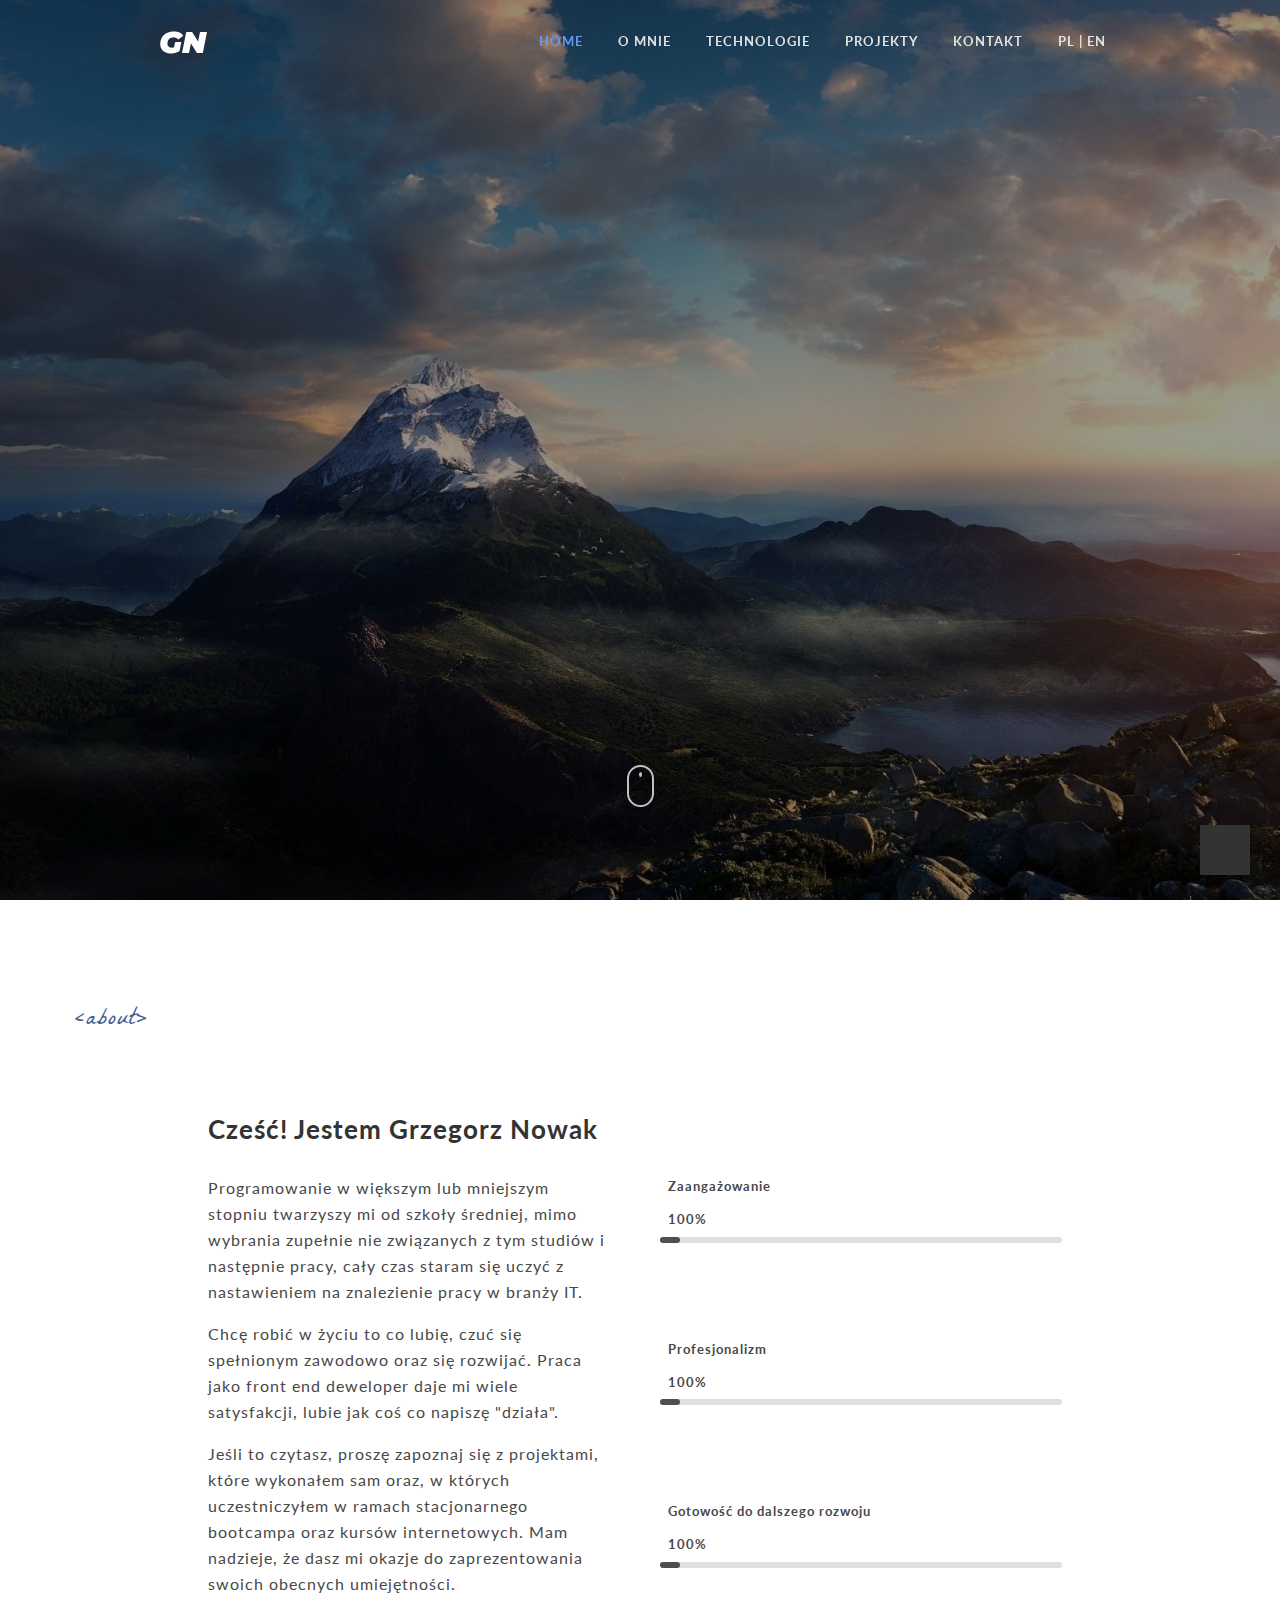
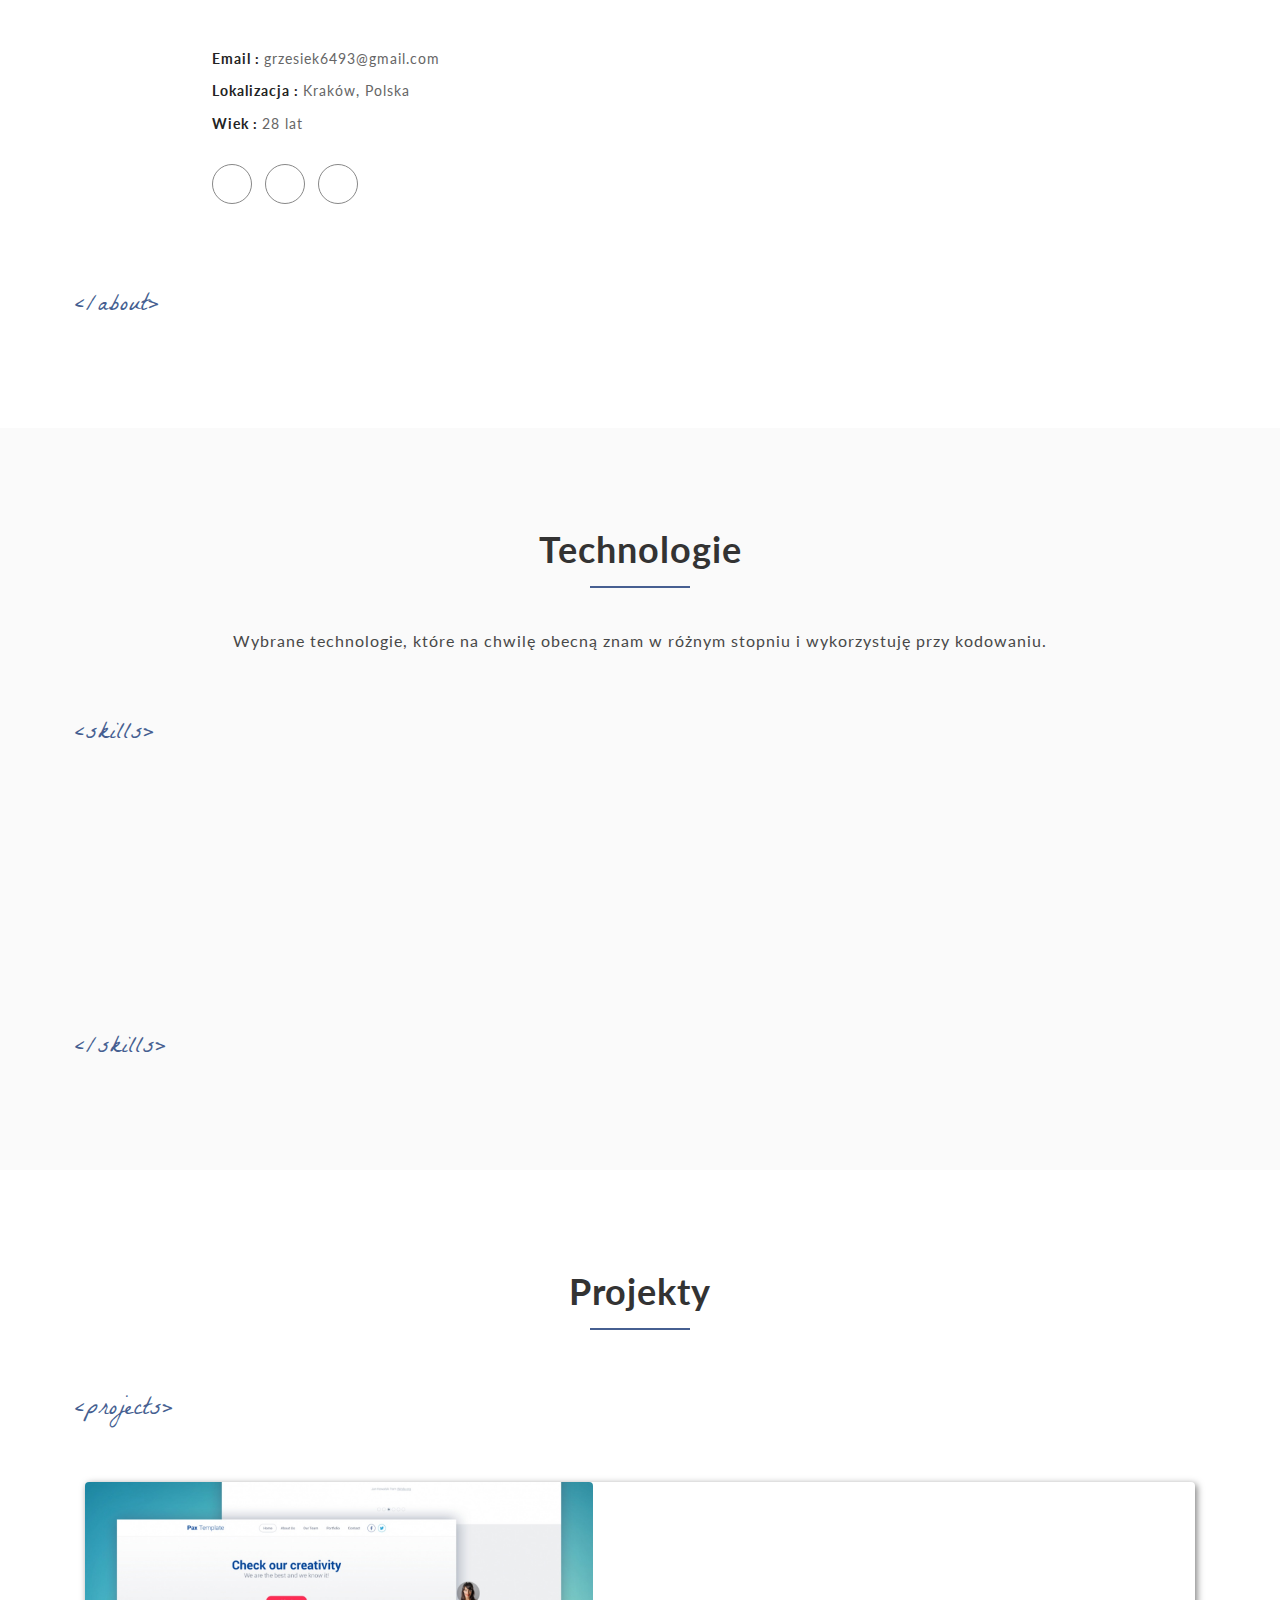
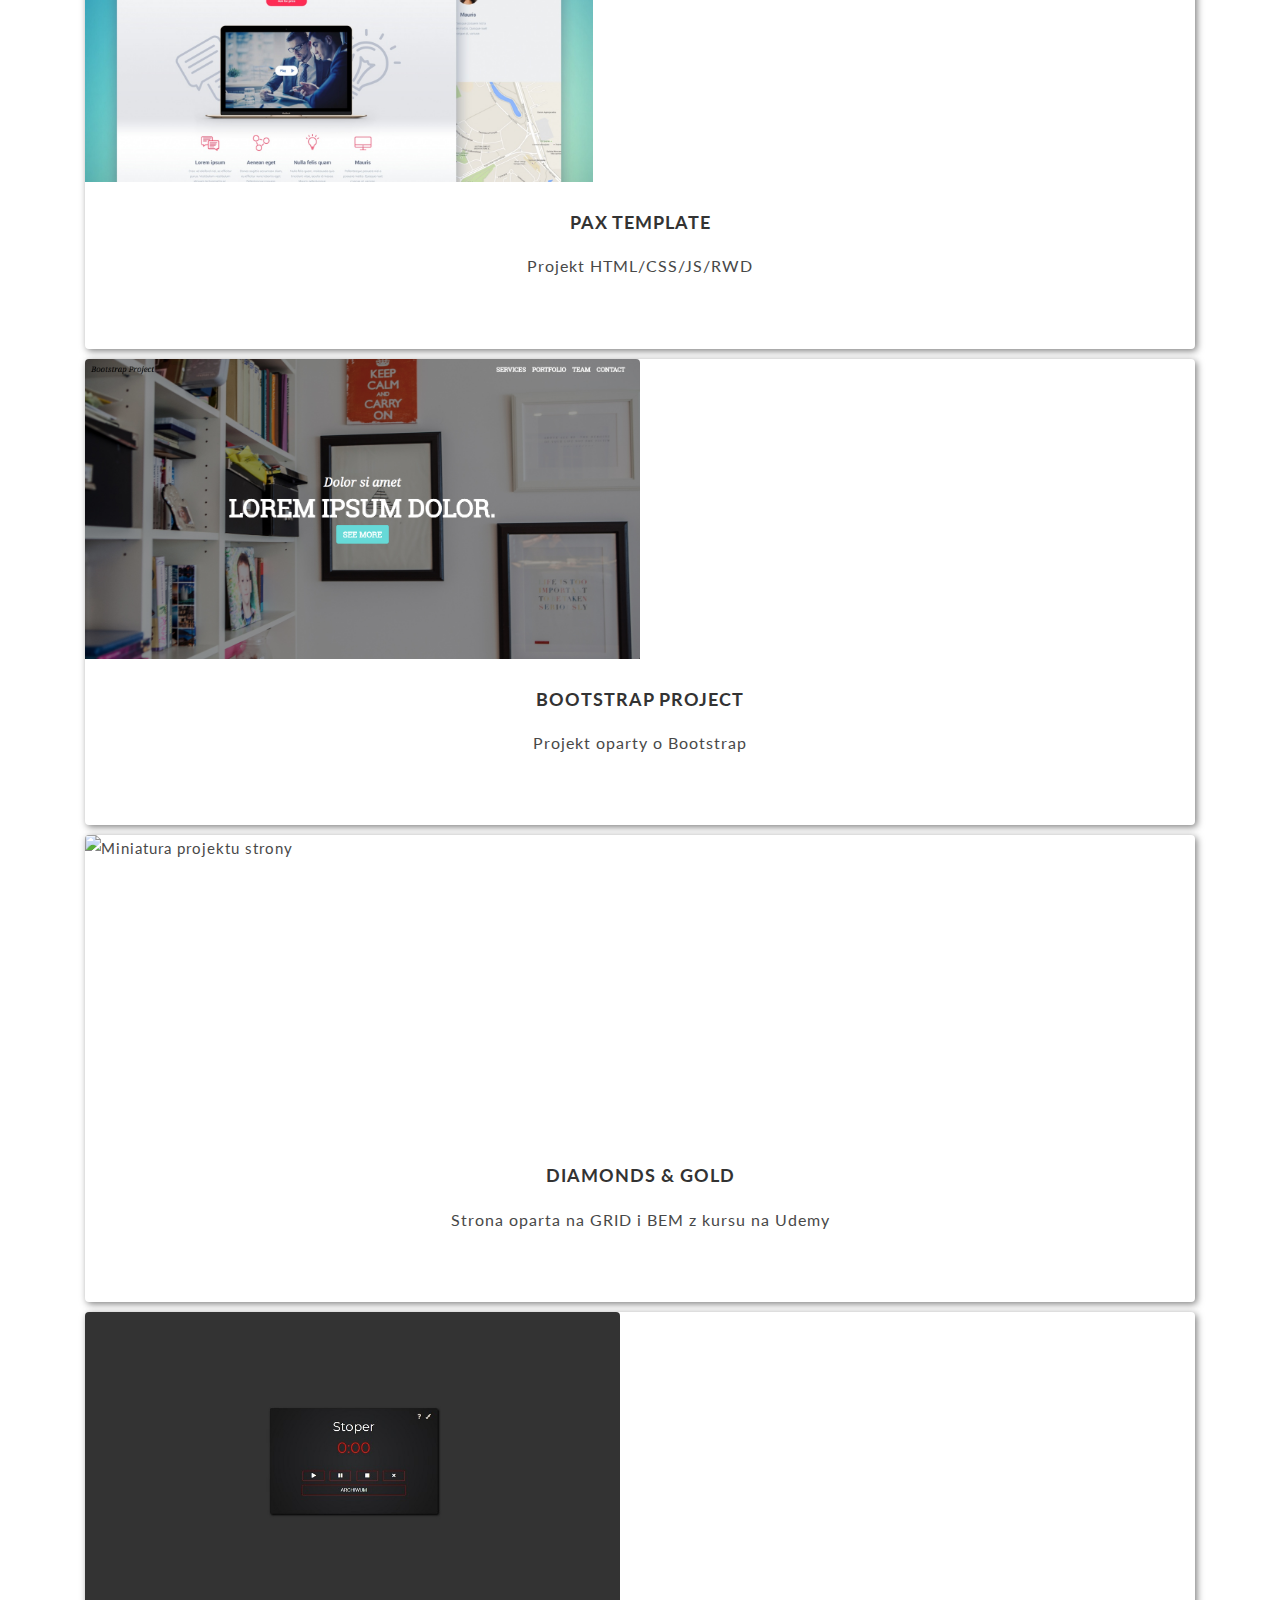
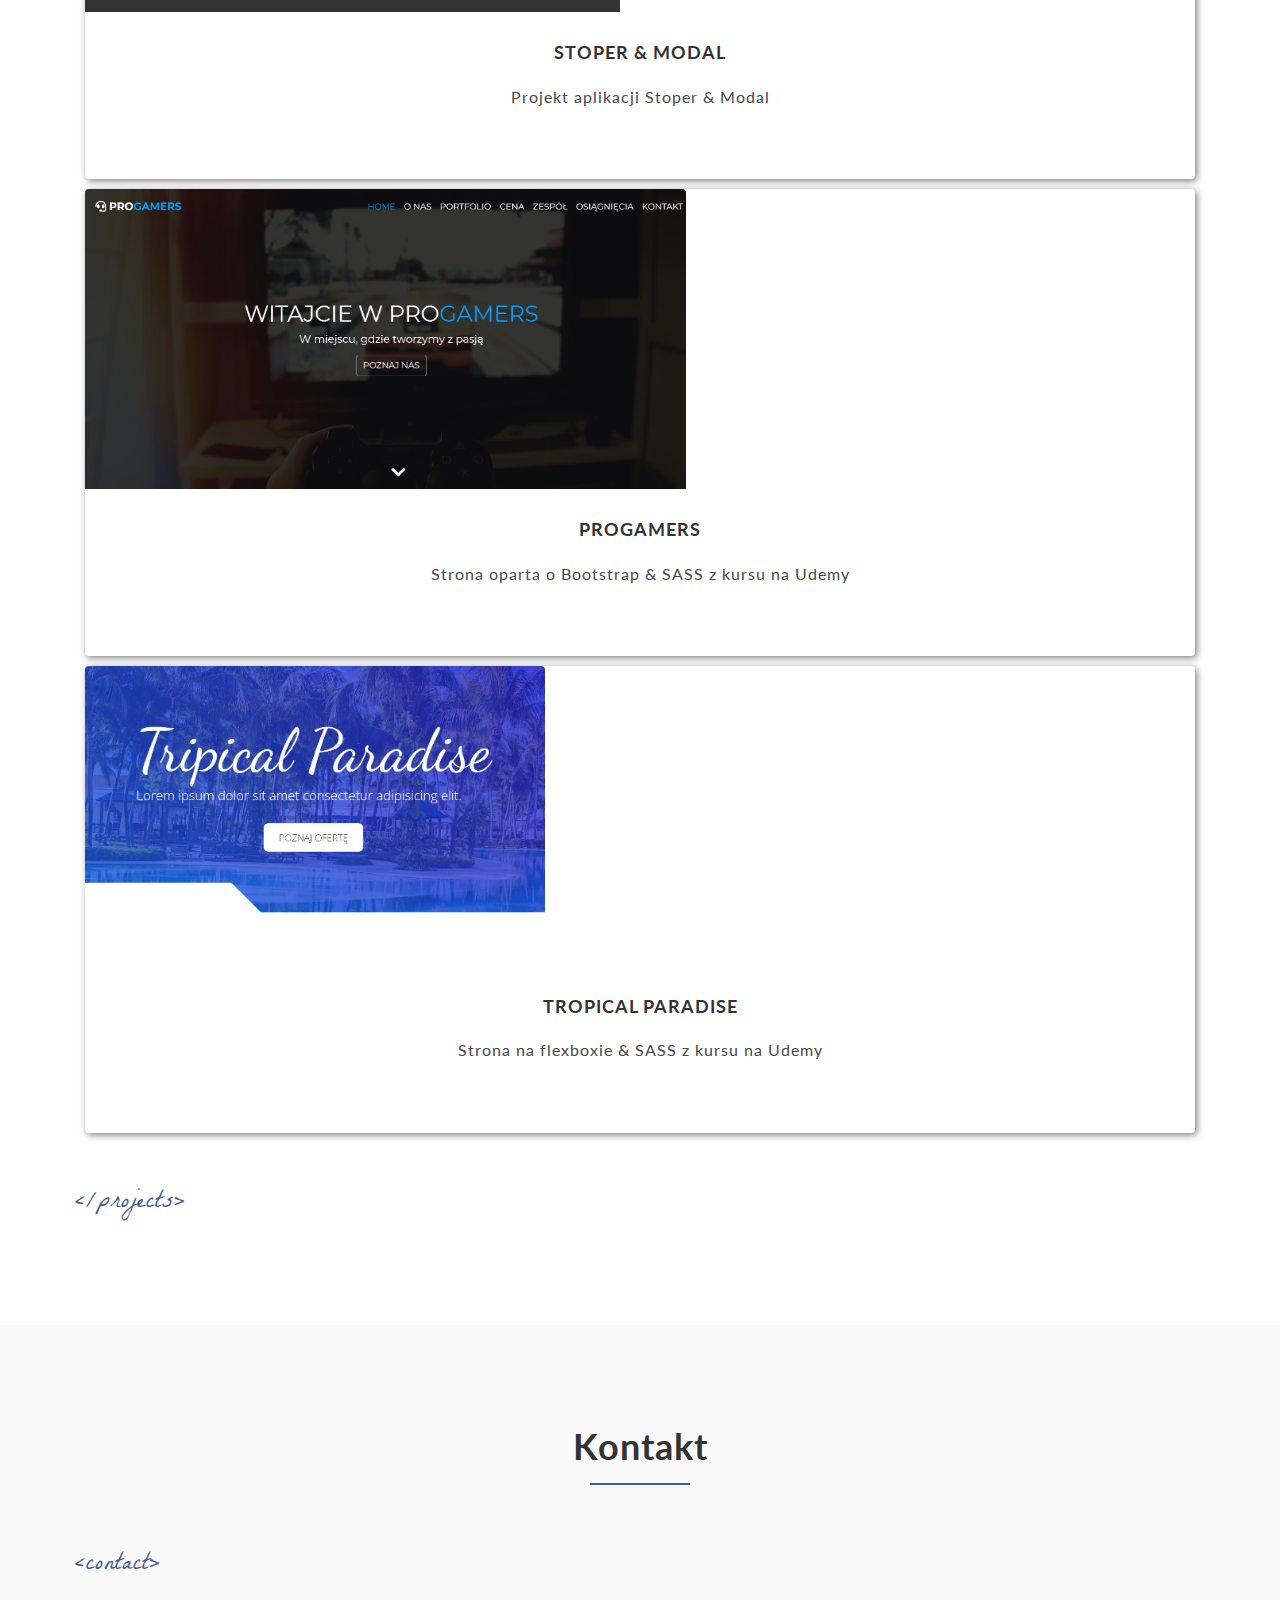
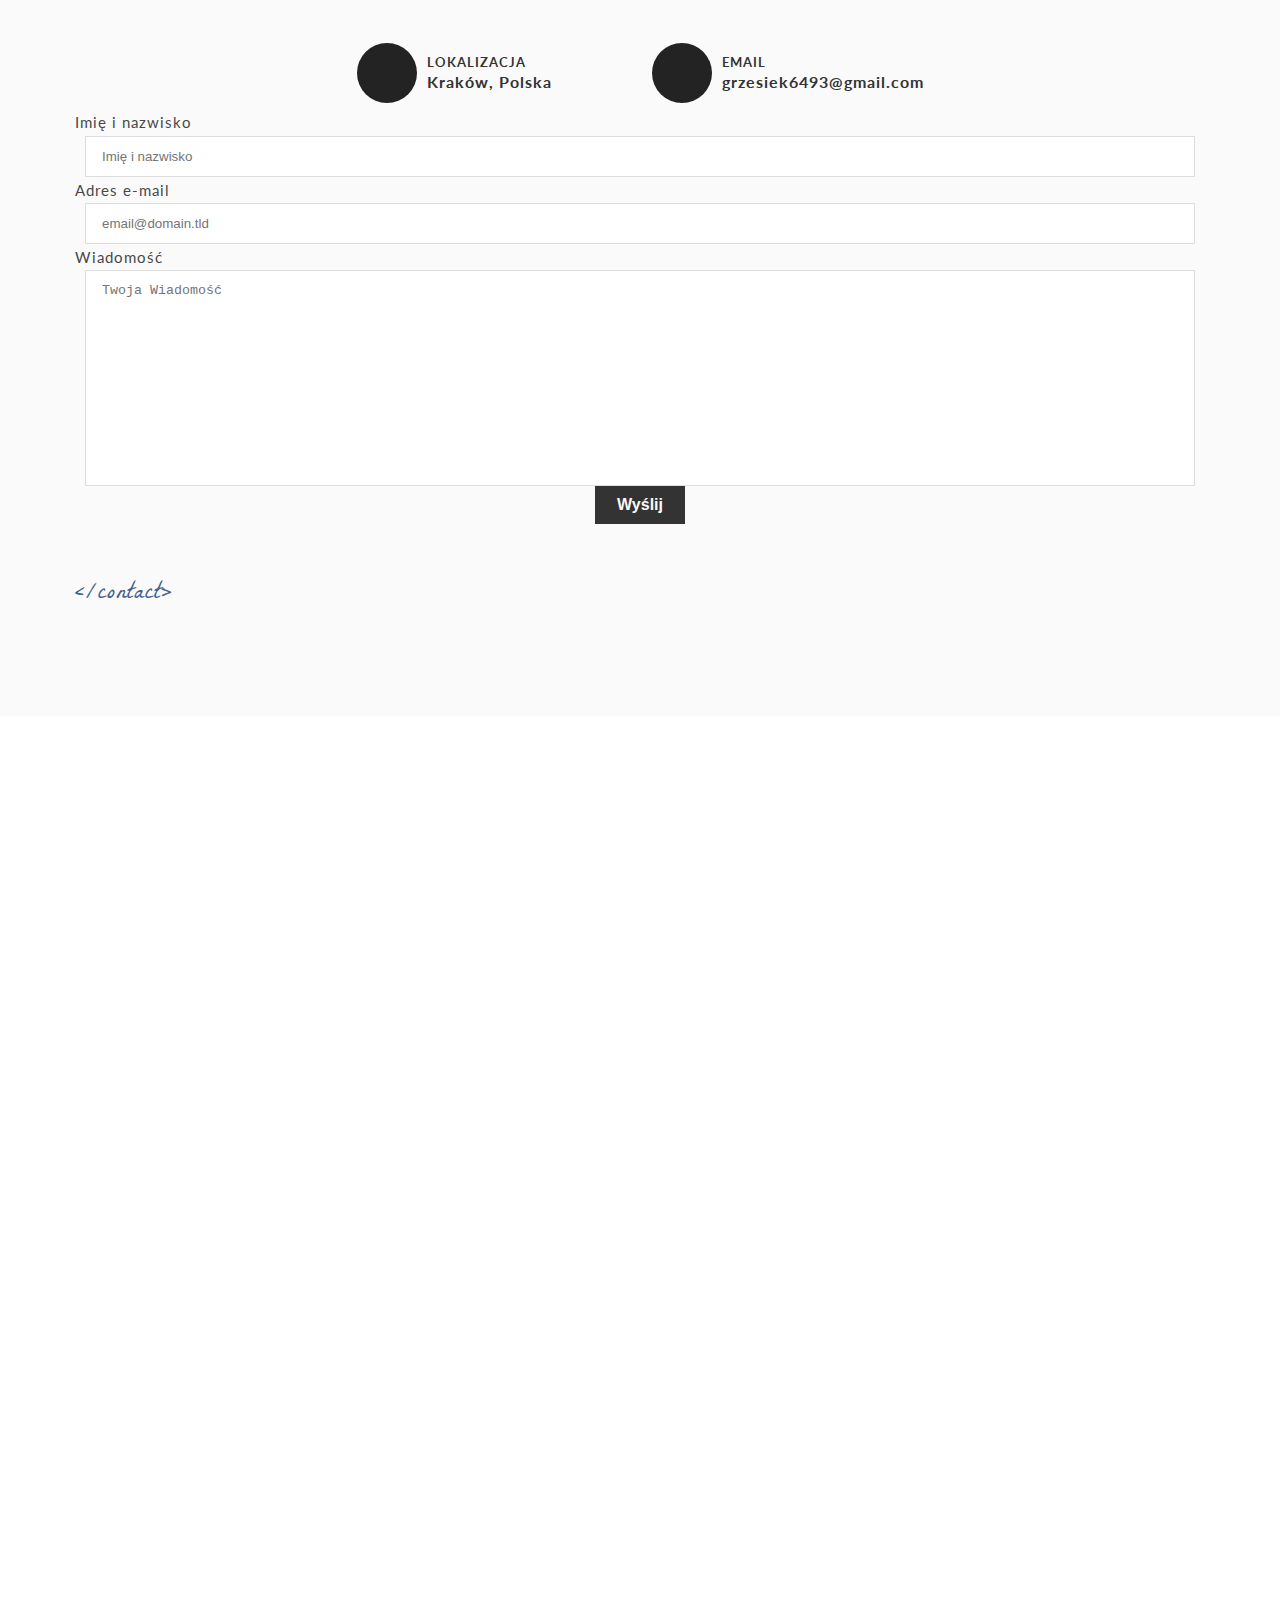
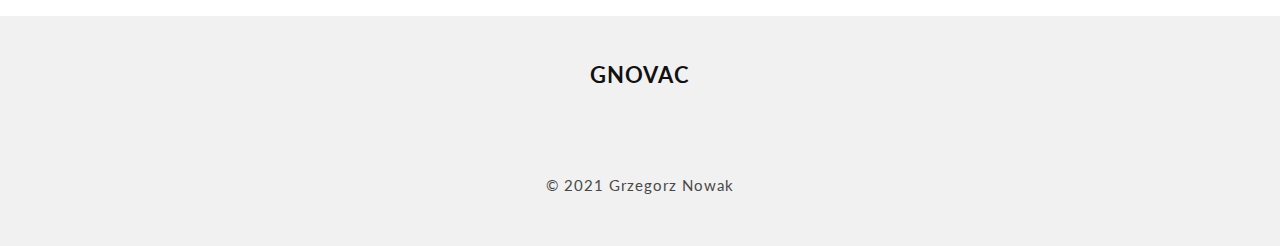
==== commit de41626b: "update new app -- projects" ====
--- a/index.html
+++ b/index.html
@@ -279,13 +279,13 @@
                     </div>
                 </div>
                 <div class="work">
-                    <img src="./img/work/portfolio-project.jpg" class="work-img-top" alt="Miniatura projektu strony">
-                    <div class="work-body">
-                        <h5 class="work-title">Portfolio Project</h5>
-                        <p class="work-text">Projekt HTML/CSS/RWD</p>
-                    </div>
-                    <div class="work-footer">
-                        <a href="https://gnovac.github.io/akademia-108-portfolio/" target="_blank"><i
+                    <img src="./img/work/stoper&modal.jpg" class="work-img-top" alt="Miniatura projektu aplikacji">
+                    <div class="work-body">
+                        <h5 class="work-title">Stoper & Modal</h5>
+                        <p class="work-text">Projekt aplikacji Stoper & Modal</p>
+                    </div>
+                    <div class="work-footer">
+                        <a href="https://gnovac.github.io/Stoper--Modal/" target="_blank"><i
                                 class="fas fa-external-link-alt"></i></a>
                     </div>
                 </div>
@@ -351,20 +351,20 @@
 
                 </div>
 
-                <form class="contact-form" method="POST" action="https://formspree.io/grzesiek6493@gmail.com">
+                <form class="contact-form" method="POST" action="https://formspree.io/f/mayvyygp">
                     <div class="c-name">
                         <label for="name">Imię i nazwisko</label>
-                        <input type="text" name="name" id="name" class="input-field" required="required"
+                        <input type="text" name="Name" id="name" class="input-field" required="required"
                             placeholder="Imię i nazwisko">
                     </div>
                     <div class="c-email">
                         <label for="email">Adres e-mail</label>
-                        <input type="email" name="email" id="email" class="input-field" required="required"
+                        <input type="email" name="E-mail" id="email" class="input-field" required="required"
                             placeholder="email@domain.tld">
                     </div>
                     <div class="c-msg">
                         <label for="message">Wiadomość</label>
-                        <textarea name="message" id="message" class="input-field" required="required"
+                        <textarea name="Message" id="message" class="input-field" required="required"
                             placeholder="Twoja Wiadomość"></textarea>
                     </div>
                     <button type="submit" class="effect submit-btn">Wyślij</button>
